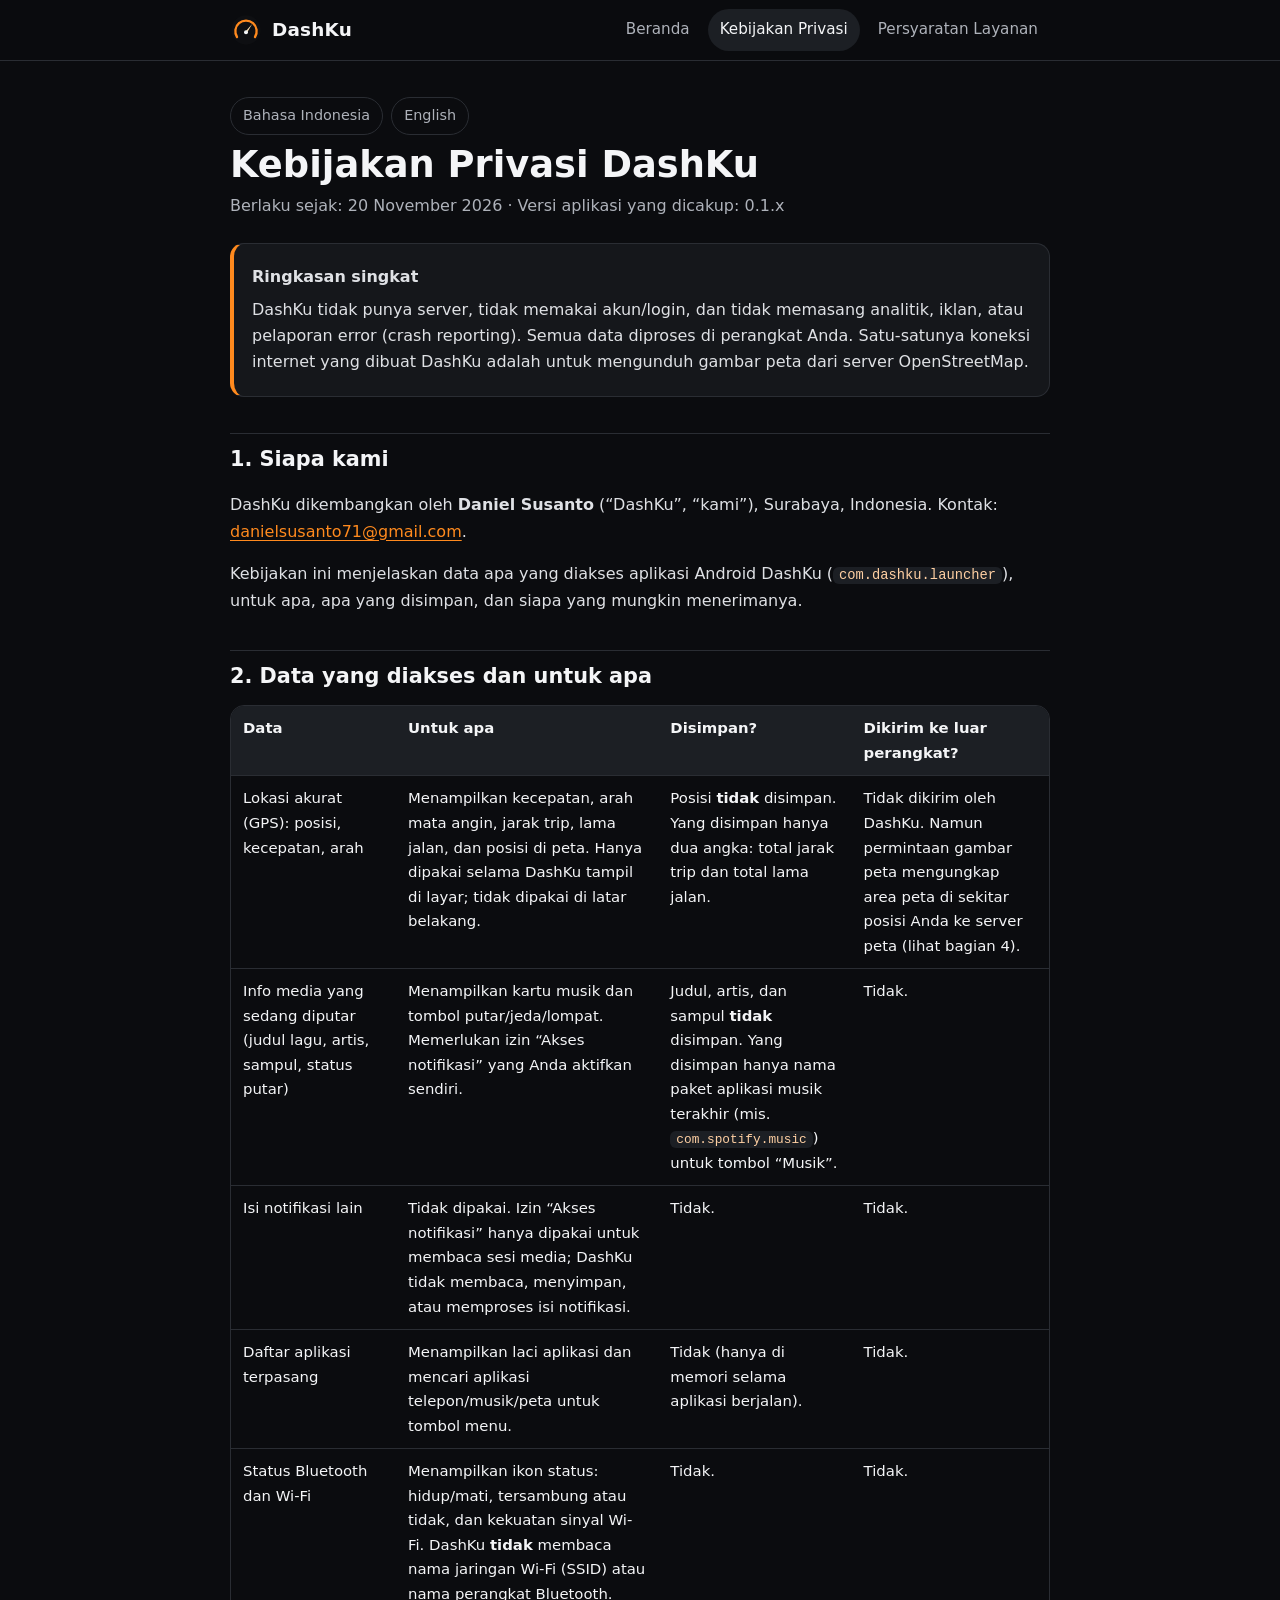
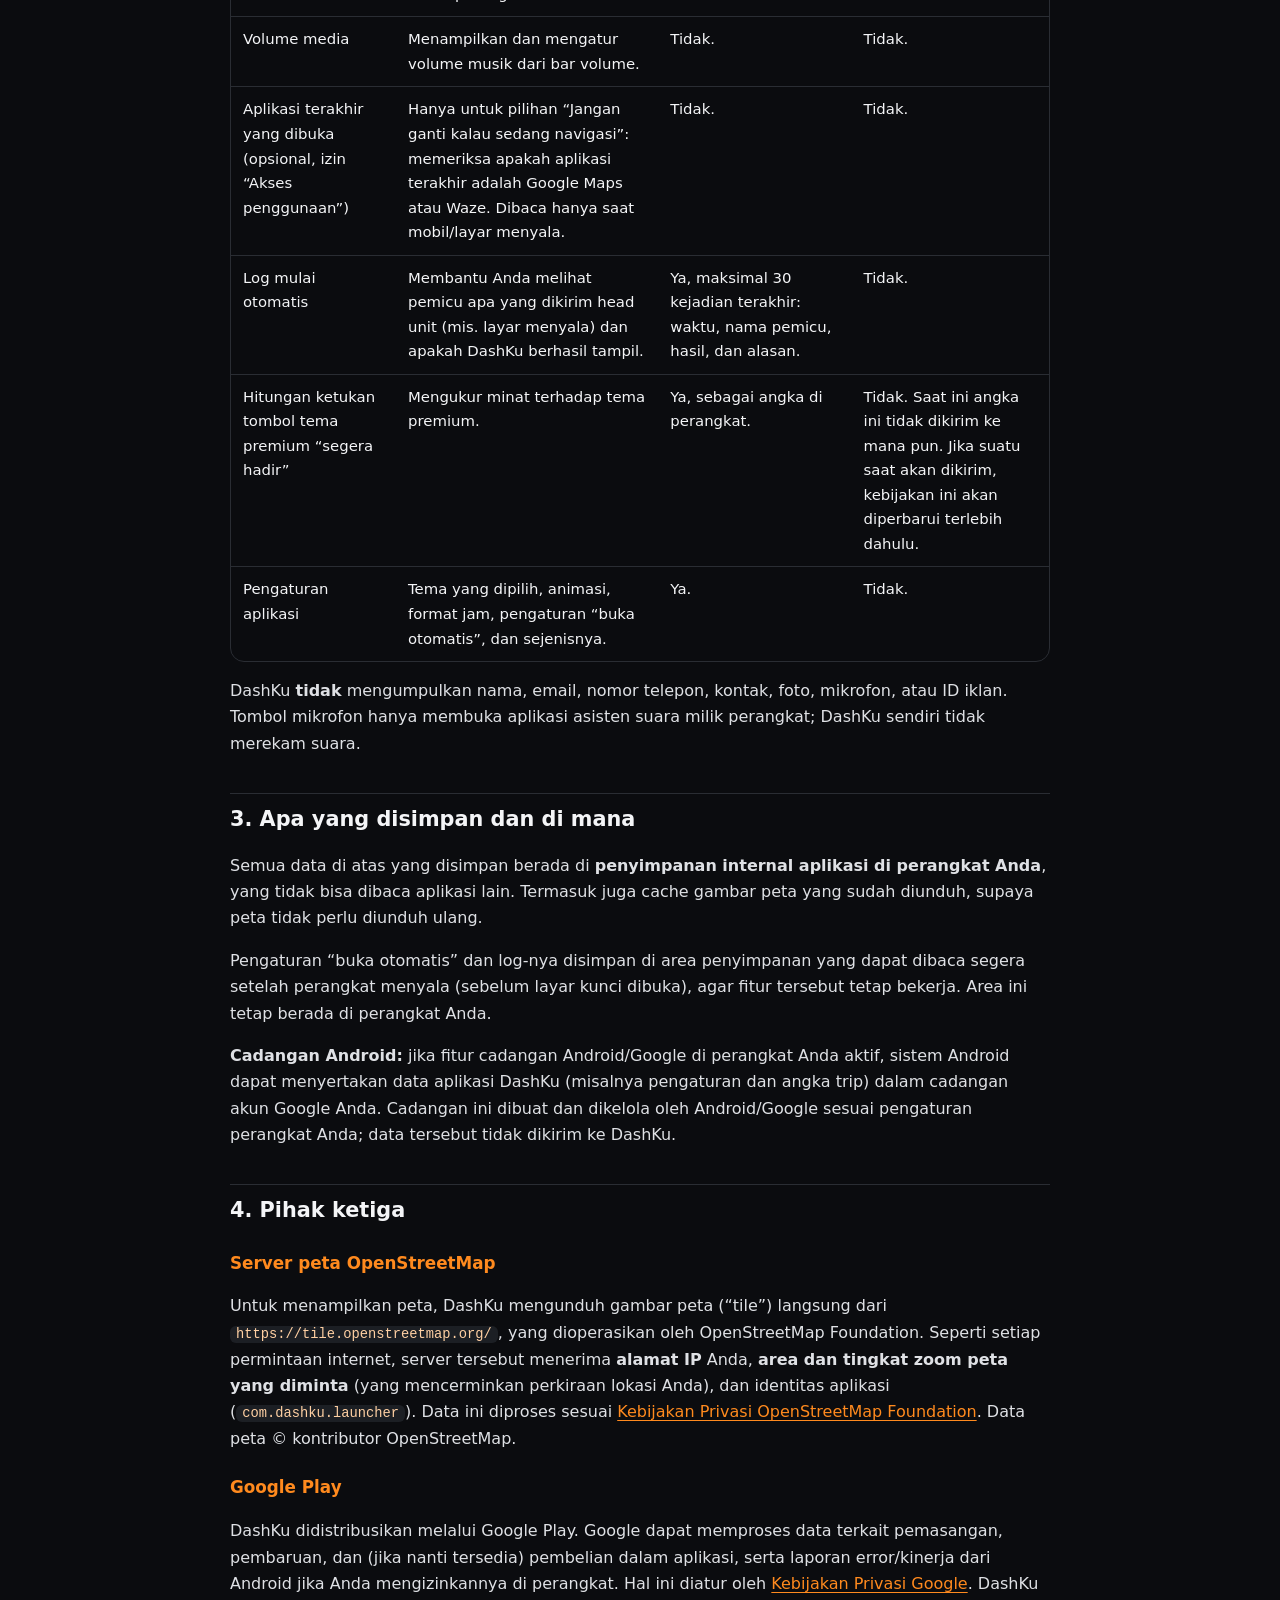
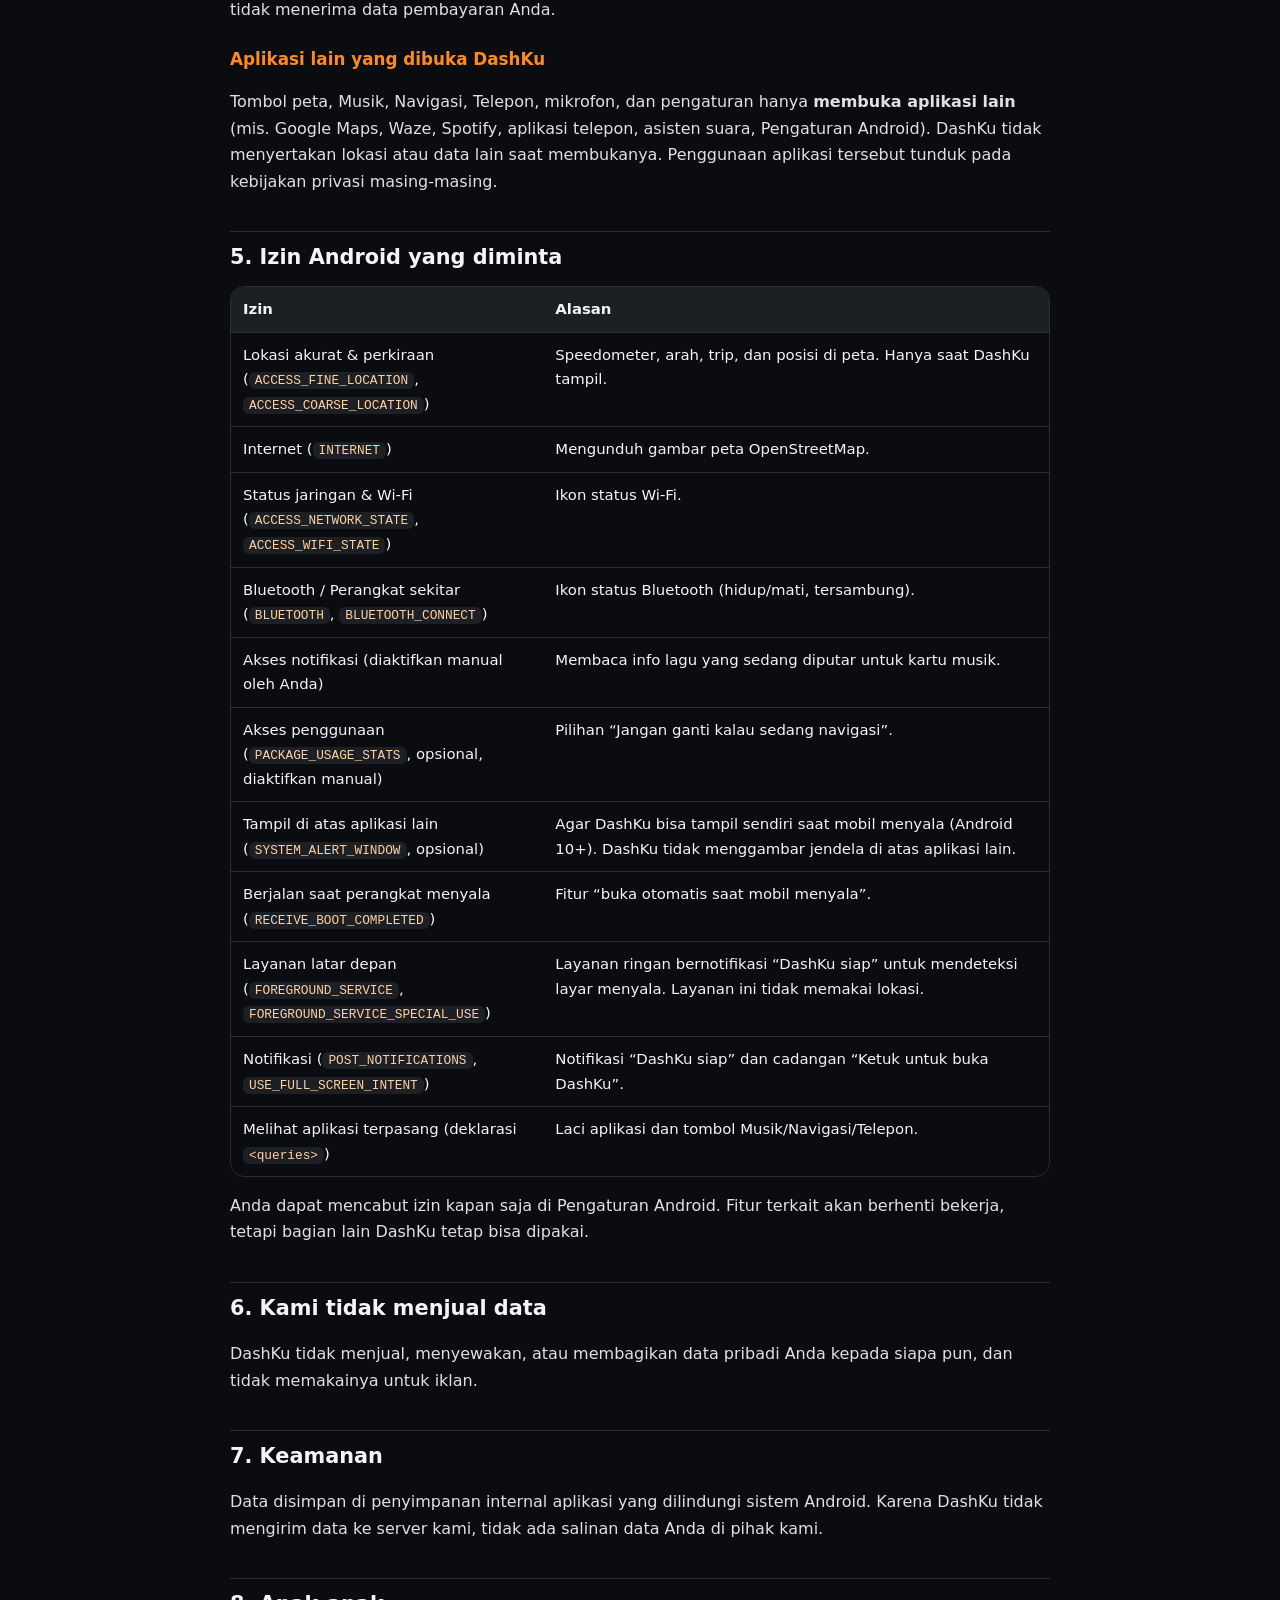
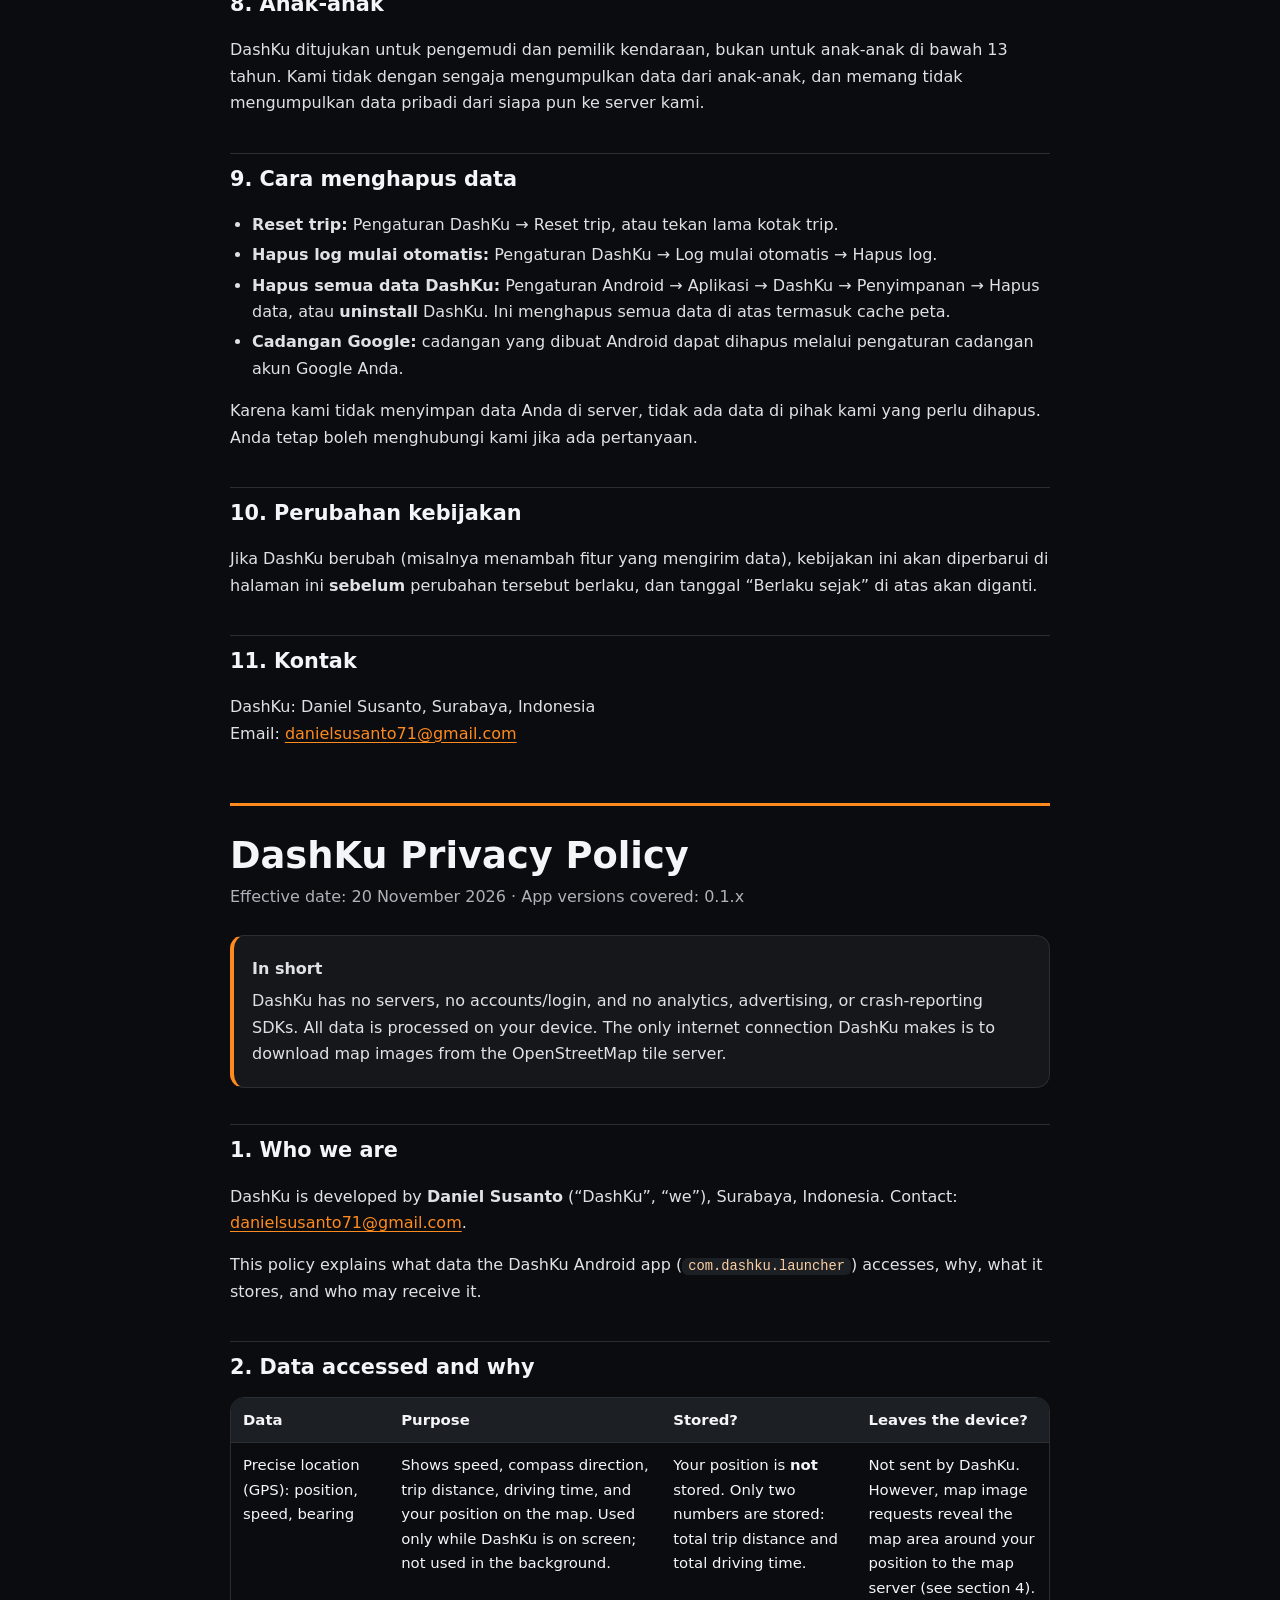
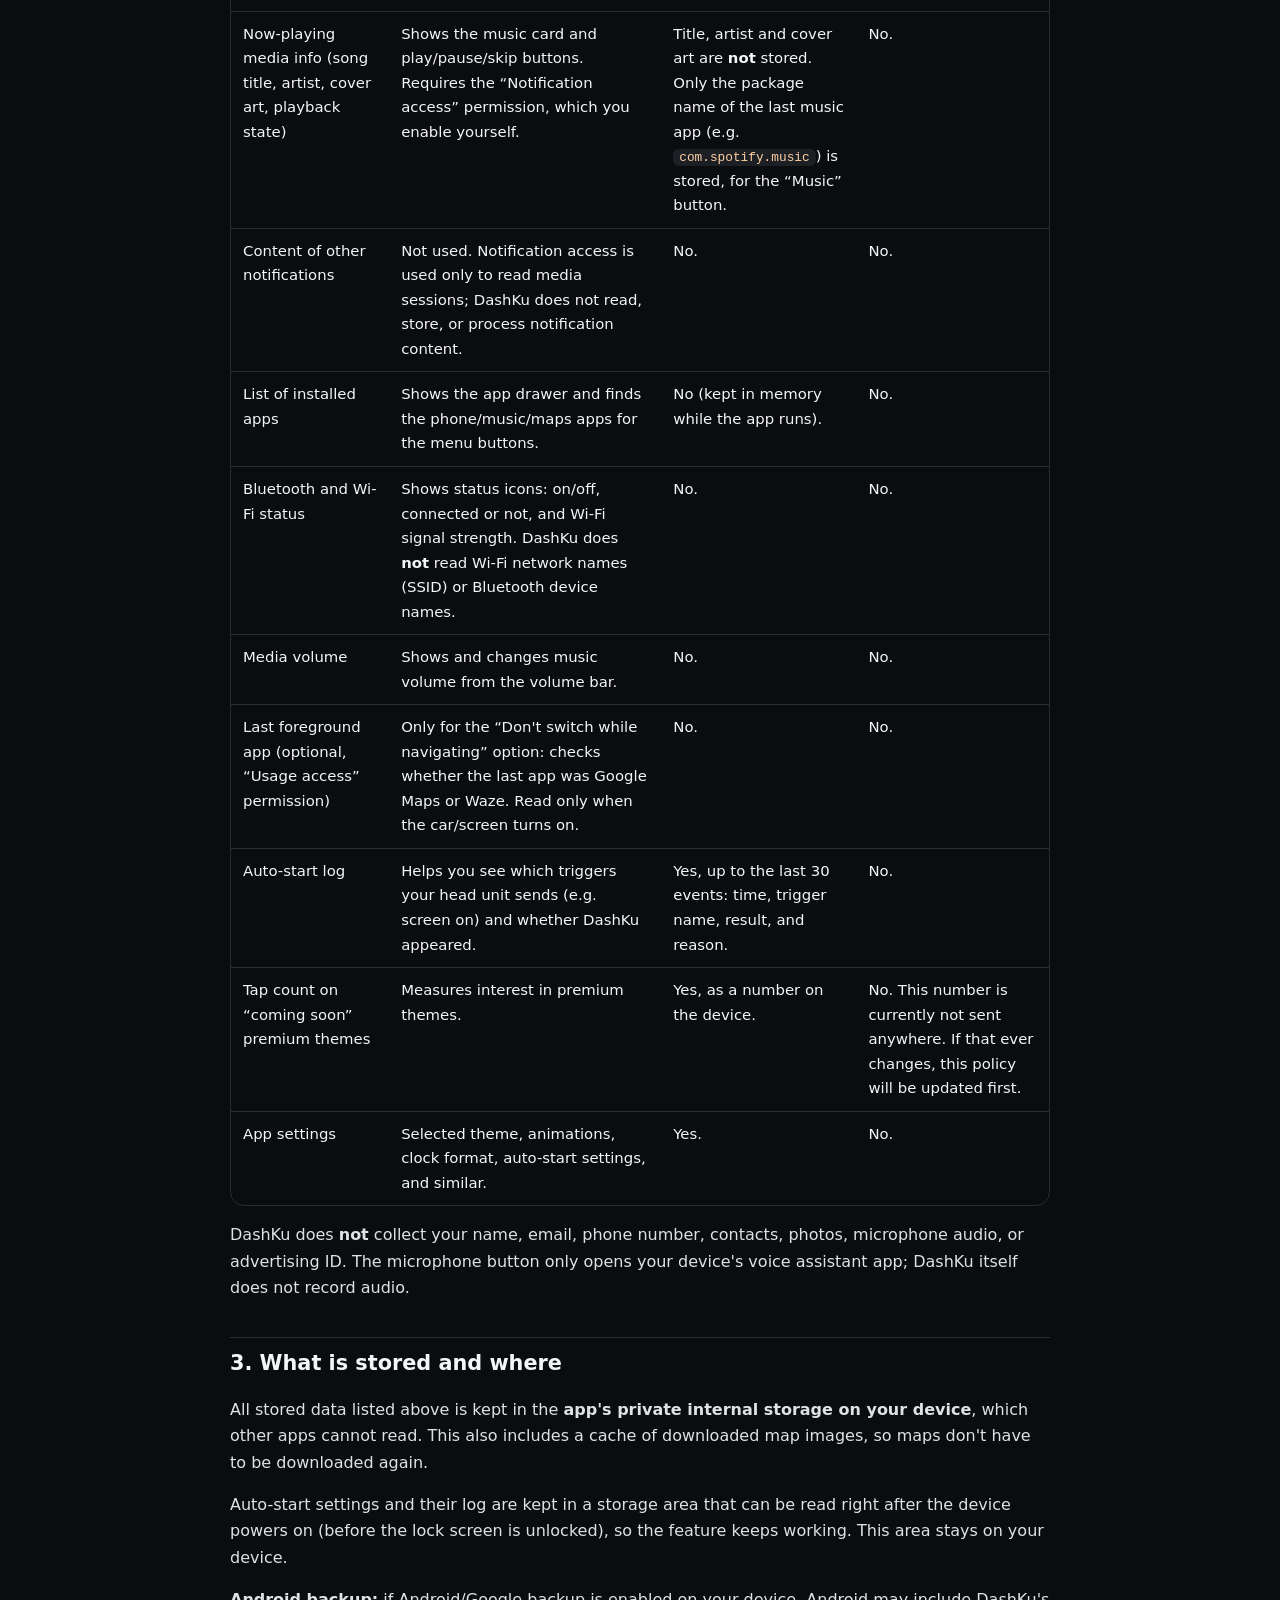
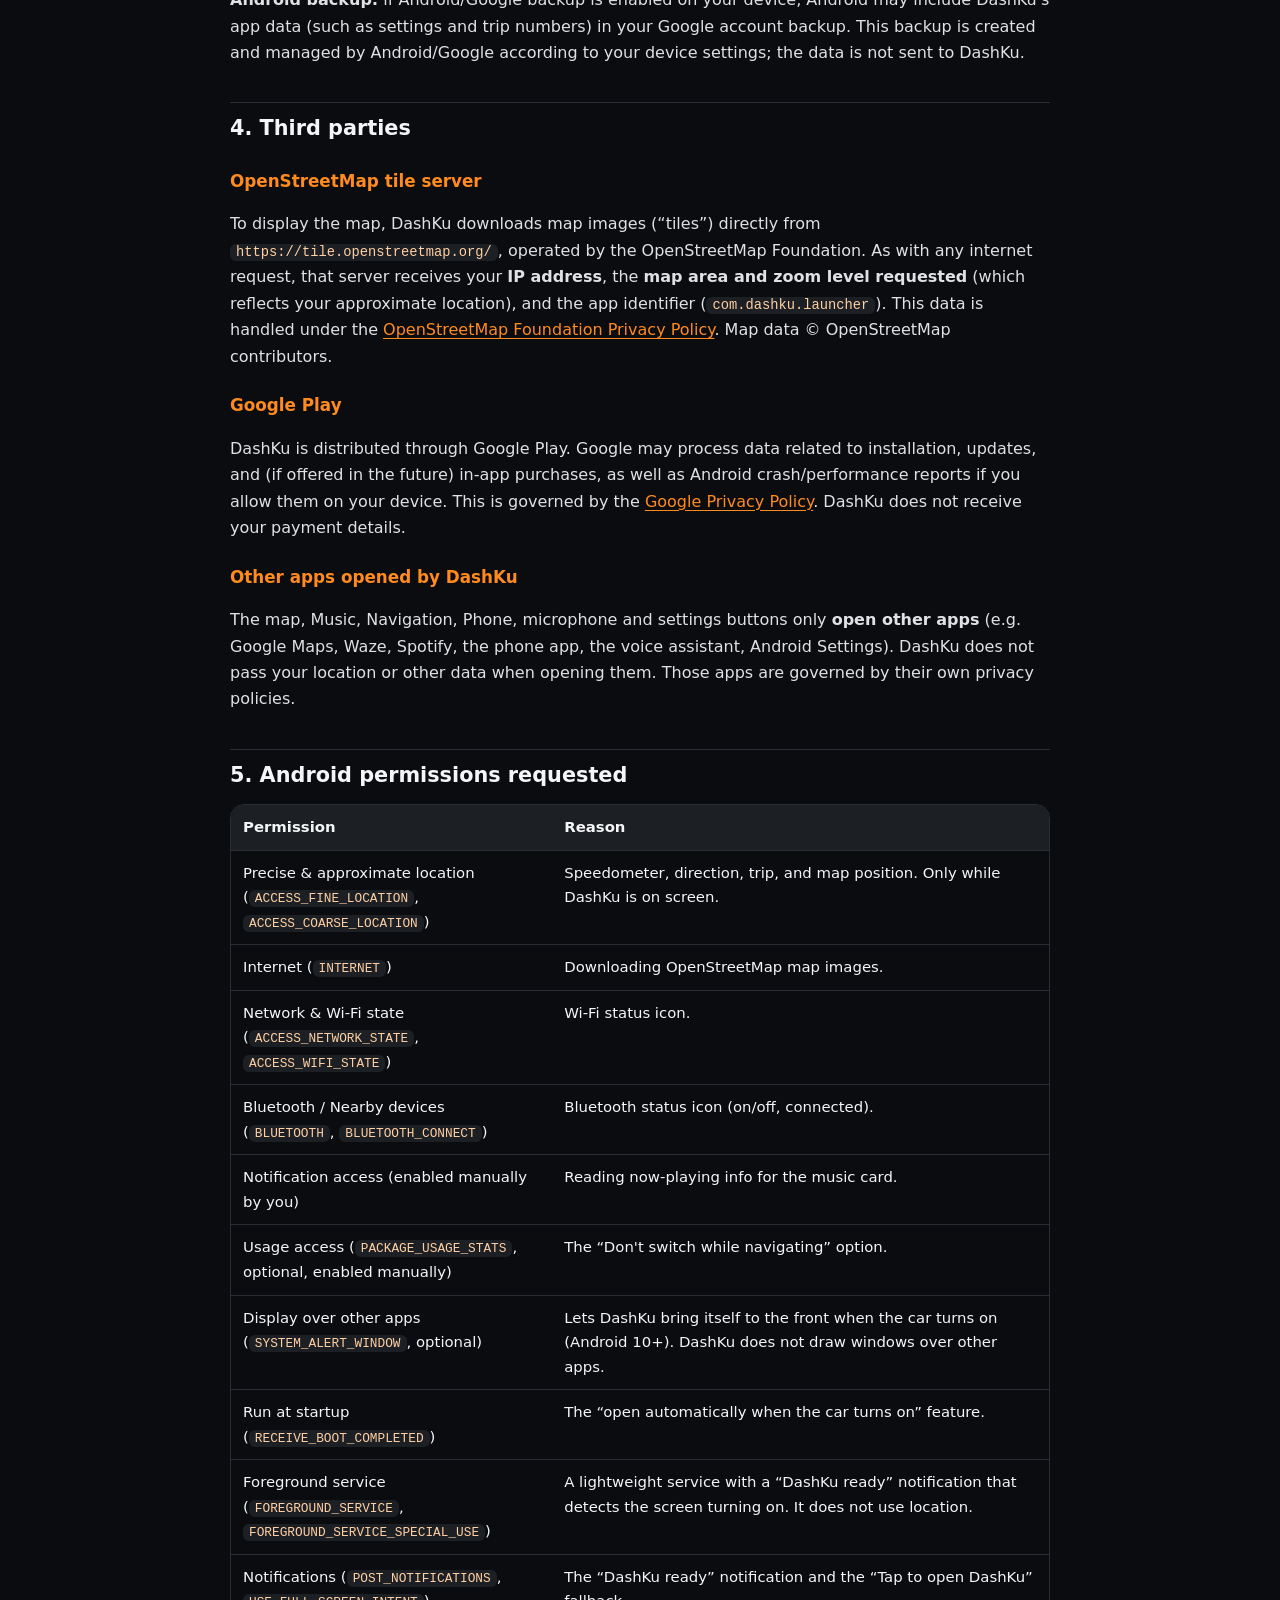
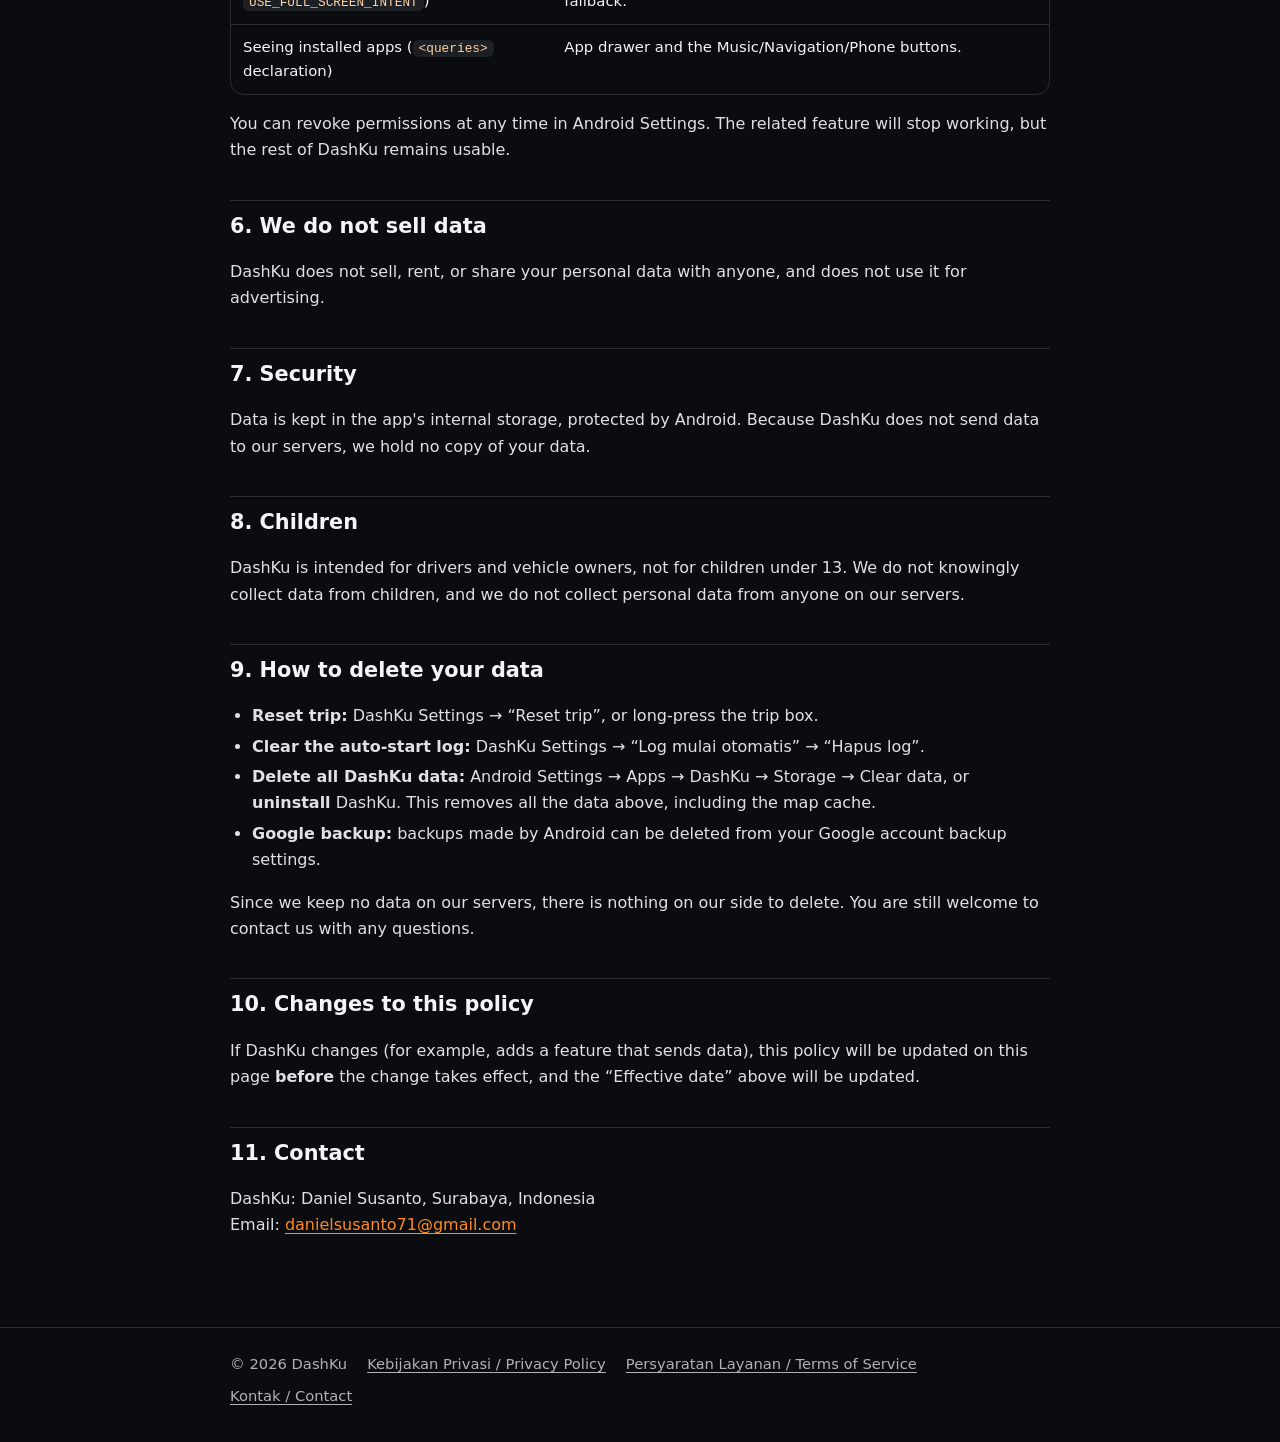
==== privacy.html @ 696eceaf "Situs DashKu: beranda, Kebijakan Privasi, Persyaratan Layanan - index.html: perkenalan, link Play St" ====
<!doctype html>
<html lang="id">
<head>
  <meta charset="utf-8">
  <meta name="viewport" content="width=device-width, initial-scale=1">
  <title>Kebijakan Privasi DashKu / DashKu Privacy Policy</title>
  <meta name="description" content="Kebijakan Privasi aplikasi DashKu: data apa yang diakses, disimpan, dan dikirim.">
  <meta name="theme-color" content="#0b0c0f">
  <link rel="stylesheet" href="style.css">
</head>
<body>
  <header class="site-header">
    <div class="wrap">
      <a class="brand" href="./"><svg viewBox="0 0 48 48" aria-hidden="true"><path fill="#0E0F12" d="M24,2a22,22 0,1 1,0 44a22,22 0,1 1,0 -44z"/><path fill="none" stroke="#FF8A1E" stroke-width="3.5" stroke-linecap="round" d="M10.5,34.5A16,16 0,1 1,37.5 34.5"/><path fill="#FFE2B0" d="M23,26.5L33.5,14.5L25.5,28.2Z"/><path fill="#F4F5F7" d="M24,24.5a3,3 0,1 1,0 6a3,3 0,1 1,0 -6z"/></svg> DashKu</a>
      <nav class="site-nav" aria-label="Navigasi">
        <a href="./">Beranda</a>
        <a href="privacy.html" aria-current="page">Kebijakan Privasi</a>
        <a href="terms.html">Persyaratan Layanan</a>
      </nav>
    </div>
  </header>

  <main class="wrap doc">

    <nav class="lang-switch" aria-label="Bahasa / Language">
      <a href="#id">Bahasa Indonesia</a>
      <a href="#en">English</a>
    </nav>

    <article id="id" lang="id">
      <h1>Kebijakan Privasi DashKu</h1>
      <p class="meta">Berlaku sejak: 20 November 2026 · Versi aplikasi yang dicakup: 0.1.x</p>

      <div class="summary">
        <p><strong>Ringkasan singkat</strong></p>
        <p>DashKu tidak punya server, tidak memakai akun/login, dan tidak memasang analitik, iklan, atau
          pelaporan error (crash reporting). Semua data diproses di perangkat Anda. Satu-satunya koneksi internet yang
          dibuat DashKu adalah untuk mengunduh gambar peta dari server OpenStreetMap.</p>
      </div>

      <h2>1. Siapa kami</h2>
      <p>DashKu dikembangkan oleh <strong>Daniel Susanto</strong> (“DashKu”, “kami”), Surabaya, Indonesia.
        Kontak: <a href="mailto:danielsusanto71@gmail.com">danielsusanto71@gmail.com</a>.</p>
      <p>Kebijakan ini menjelaskan data apa yang diakses aplikasi Android DashKu (<code>com.dashku.launcher</code>),
        untuk apa, apa yang disimpan, dan siapa yang mungkin menerimanya.</p>

      <h2>2. Data yang diakses dan untuk apa</h2>
      <div class="table-wrap">
        <table>
          <thead><tr><th>Data</th><th>Untuk apa</th><th>Disimpan?</th><th>Dikirim ke luar perangkat?</th></tr></thead>
          <tbody>
            <tr><td data-label="Data">Lokasi akurat (GPS): posisi, kecepatan, arah</td>
              <td data-label="Untuk apa">Menampilkan kecepatan, arah mata angin, jarak trip, lama jalan, dan posisi di peta. Hanya dipakai selama DashKu tampil di layar; tidak dipakai di latar belakang.</td>
              <td data-label="Disimpan?">Posisi <strong>tidak</strong> disimpan. Yang disimpan hanya dua angka: total jarak trip dan total lama jalan.</td>
              <td data-label="Dikirim ke luar perangkat?">Tidak dikirim oleh DashKu. Namun permintaan gambar peta mengungkap area peta di sekitar posisi Anda ke server peta (lihat bagian 4).</td></tr>
            <tr><td data-label="Data">Info media yang sedang diputar (judul lagu, artis, sampul, status putar)</td>
              <td data-label="Untuk apa">Menampilkan kartu musik dan tombol putar/jeda/lompat. Memerlukan izin “Akses notifikasi” yang Anda aktifkan sendiri.</td>
              <td data-label="Disimpan?">Judul, artis, dan sampul <strong>tidak</strong> disimpan. Yang disimpan hanya nama paket aplikasi musik terakhir (mis. <code>com.spotify.music</code>) untuk tombol “Musik”.</td>
              <td data-label="Dikirim ke luar perangkat?">Tidak.</td></tr>
            <tr><td data-label="Data">Isi notifikasi lain</td>
              <td data-label="Untuk apa">Tidak dipakai. Izin “Akses notifikasi” hanya dipakai untuk membaca sesi media; DashKu tidak membaca, menyimpan, atau memproses isi notifikasi.</td>
              <td data-label="Disimpan?">Tidak.</td><td data-label="Dikirim ke luar perangkat?">Tidak.</td></tr>
            <tr><td data-label="Data">Daftar aplikasi terpasang</td>
              <td data-label="Untuk apa">Menampilkan laci aplikasi dan mencari aplikasi telepon/musik/peta untuk tombol menu.</td>
              <td data-label="Disimpan?">Tidak (hanya di memori selama aplikasi berjalan).</td><td data-label="Dikirim ke luar perangkat?">Tidak.</td></tr>
            <tr><td data-label="Data">Status Bluetooth dan Wi-Fi</td>
              <td data-label="Untuk apa">Menampilkan ikon status: hidup/mati, tersambung atau tidak, dan kekuatan sinyal Wi-Fi. DashKu <strong>tidak</strong> membaca nama jaringan Wi-Fi (SSID) atau nama perangkat Bluetooth.</td>
              <td data-label="Disimpan?">Tidak.</td><td data-label="Dikirim ke luar perangkat?">Tidak.</td></tr>
            <tr><td data-label="Data">Volume media</td><td data-label="Untuk apa">Menampilkan dan mengatur volume musik dari bar volume.</td><td data-label="Disimpan?">Tidak.</td><td data-label="Dikirim ke luar perangkat?">Tidak.</td></tr>
            <tr><td data-label="Data">Aplikasi terakhir yang dibuka (opsional, izin “Akses penggunaan”)</td>
              <td data-label="Untuk apa">Hanya untuk pilihan “Jangan ganti kalau sedang navigasi”: memeriksa apakah aplikasi terakhir adalah Google Maps atau Waze. Dibaca hanya saat mobil/layar menyala.</td>
              <td data-label="Disimpan?">Tidak.</td><td data-label="Dikirim ke luar perangkat?">Tidak.</td></tr>
            <tr><td data-label="Data">Log mulai otomatis</td>
              <td data-label="Untuk apa">Membantu Anda melihat pemicu apa yang dikirim head unit (mis. layar menyala) dan apakah DashKu berhasil tampil.</td>
              <td data-label="Disimpan?">Ya, maksimal 30 kejadian terakhir: waktu, nama pemicu, hasil, dan alasan.</td><td data-label="Dikirim ke luar perangkat?">Tidak.</td></tr>
            <tr><td data-label="Data">Hitungan ketukan tombol tema premium “segera hadir”</td>
              <td data-label="Untuk apa">Mengukur minat terhadap tema premium.</td>
              <td data-label="Disimpan?">Ya, sebagai angka di perangkat.</td>
              <td data-label="Dikirim ke luar perangkat?">Tidak. Saat ini angka ini tidak dikirim ke mana pun. Jika suatu saat akan dikirim, kebijakan ini akan diperbarui terlebih dahulu.</td></tr>
            <tr><td data-label="Data">Pengaturan aplikasi</td>
              <td data-label="Untuk apa">Tema yang dipilih, animasi, format jam, pengaturan “buka otomatis”, dan sejenisnya.</td>
              <td data-label="Disimpan?">Ya.</td><td data-label="Dikirim ke luar perangkat?">Tidak.</td></tr>
          </tbody>
        </table>
      </div>
      <p>DashKu <strong>tidak</strong> mengumpulkan nama, email, nomor telepon, kontak, foto, mikrofon, atau ID iklan.
        Tombol mikrofon hanya membuka aplikasi asisten suara milik perangkat; DashKu sendiri tidak merekam suara.</p>

      <h2>3. Apa yang disimpan dan di mana</h2>
      <p>Semua data di atas yang disimpan berada di <strong>penyimpanan internal aplikasi di perangkat Anda</strong>, yang tidak bisa
        dibaca aplikasi lain. Termasuk juga cache gambar peta yang sudah diunduh, supaya peta tidak perlu diunduh ulang.</p>
      <p>Pengaturan “buka otomatis” dan log-nya disimpan di area penyimpanan yang dapat dibaca segera setelah perangkat
        menyala (sebelum layar kunci dibuka), agar fitur tersebut tetap bekerja. Area ini tetap berada di perangkat Anda.</p>
      <p><strong>Cadangan Android:</strong> jika fitur cadangan Android/Google di perangkat Anda aktif, sistem Android dapat
        menyertakan data aplikasi DashKu (misalnya pengaturan dan angka trip) dalam cadangan akun Google Anda. Cadangan ini
        dibuat dan dikelola oleh Android/Google sesuai pengaturan perangkat Anda; data tersebut tidak dikirim ke DashKu.</p>

      <h2>4. Pihak ketiga</h2>
      <h3>Server peta OpenStreetMap</h3>
      <p>Untuk menampilkan peta, DashKu mengunduh gambar peta (“tile”) langsung dari <code>https://tile.openstreetmap.org/</code>,
        yang dioperasikan oleh OpenStreetMap Foundation. Seperti setiap permintaan internet, server tersebut menerima
        <strong>alamat IP</strong> Anda, <strong>area dan tingkat zoom peta yang diminta</strong> (yang mencerminkan perkiraan
        lokasi Anda), dan identitas aplikasi (<code>com.dashku.launcher</code>). Data ini diproses sesuai
        <a href="https://osmfoundation.org/wiki/Privacy_Policy" rel="noopener">Kebijakan Privasi OpenStreetMap Foundation</a>.
        Data peta © kontributor OpenStreetMap.</p>
      <h3>Google Play</h3>
      <p>DashKu didistribusikan melalui Google Play. Google dapat memproses data terkait pemasangan, pembaruan, dan
        (jika nanti tersedia) pembelian dalam aplikasi, serta laporan error/kinerja dari Android jika Anda mengizinkannya
        di perangkat. Hal ini diatur oleh <a href="https://policies.google.com/privacy" rel="noopener">Kebijakan Privasi Google</a>.
        DashKu tidak menerima data pembayaran Anda.</p>
      <h3>Aplikasi lain yang dibuka DashKu</h3>
      <p>Tombol peta, Musik, Navigasi, Telepon, mikrofon, dan pengaturan hanya <strong>membuka aplikasi lain</strong>
        (mis. Google Maps, Waze, Spotify, aplikasi telepon, asisten suara, Pengaturan Android). DashKu tidak menyertakan
        lokasi atau data lain saat membukanya. Penggunaan aplikasi tersebut tunduk pada kebijakan privasi masing-masing.</p>

      <h2>5. Izin Android yang diminta</h2>
      <div class="table-wrap">
        <table>
          <thead><tr><th>Izin</th><th>Alasan</th></tr></thead>
          <tbody>
            <tr><td data-label="Izin">Lokasi akurat &amp; perkiraan (<code>ACCESS_FINE_LOCATION</code>, <code>ACCESS_COARSE_LOCATION</code>)</td><td data-label="Alasan">Speedometer, arah, trip, dan posisi di peta. Hanya saat DashKu tampil.</td></tr>
            <tr><td data-label="Izin">Internet (<code>INTERNET</code>)</td><td data-label="Alasan">Mengunduh gambar peta OpenStreetMap.</td></tr>
            <tr><td data-label="Izin">Status jaringan &amp; Wi-Fi (<code>ACCESS_NETWORK_STATE</code>, <code>ACCESS_WIFI_STATE</code>)</td><td data-label="Alasan">Ikon status Wi-Fi.</td></tr>
            <tr><td data-label="Izin">Bluetooth / Perangkat sekitar (<code>BLUETOOTH</code>, <code>BLUETOOTH_CONNECT</code>)</td><td data-label="Alasan">Ikon status Bluetooth (hidup/mati, tersambung).</td></tr>
            <tr><td data-label="Izin">Akses notifikasi (diaktifkan manual oleh Anda)</td><td data-label="Alasan">Membaca info lagu yang sedang diputar untuk kartu musik.</td></tr>
            <tr><td data-label="Izin">Akses penggunaan (<code>PACKAGE_USAGE_STATS</code>, opsional, diaktifkan manual)</td><td data-label="Alasan">Pilihan “Jangan ganti kalau sedang navigasi”.</td></tr>
            <tr><td data-label="Izin">Tampil di atas aplikasi lain (<code>SYSTEM_ALERT_WINDOW</code>, opsional)</td><td data-label="Alasan">Agar DashKu bisa tampil sendiri saat mobil menyala (Android 10+). DashKu tidak menggambar jendela di atas aplikasi lain.</td></tr>
            <tr><td data-label="Izin">Berjalan saat perangkat menyala (<code>RECEIVE_BOOT_COMPLETED</code>)</td><td data-label="Alasan">Fitur “buka otomatis saat mobil menyala”.</td></tr>
            <tr><td data-label="Izin">Layanan latar depan (<code>FOREGROUND_SERVICE</code>, <code>FOREGROUND_SERVICE_SPECIAL_USE</code>)</td><td data-label="Alasan">Layanan ringan bernotifikasi “DashKu siap” untuk mendeteksi layar menyala. Layanan ini tidak memakai lokasi.</td></tr>
            <tr><td data-label="Izin">Notifikasi (<code>POST_NOTIFICATIONS</code>, <code>USE_FULL_SCREEN_INTENT</code>)</td><td data-label="Alasan">Notifikasi “DashKu siap” dan cadangan “Ketuk untuk buka DashKu”.</td></tr>
            <tr><td data-label="Izin">Melihat aplikasi terpasang (deklarasi <code>&lt;queries&gt;</code>)</td><td data-label="Alasan">Laci aplikasi dan tombol Musik/Navigasi/Telepon.</td></tr>
          </tbody>
        </table>
      </div>
      <p>Anda dapat mencabut izin kapan saja di Pengaturan Android. Fitur terkait akan berhenti bekerja, tetapi bagian lain DashKu tetap bisa dipakai.</p>

      <h2>6. Kami tidak menjual data</h2>
      <p>DashKu tidak menjual, menyewakan, atau membagikan data pribadi Anda kepada siapa pun, dan tidak memakainya untuk iklan.</p>

      <h2>7. Keamanan</h2>
      <p>Data disimpan di penyimpanan internal aplikasi yang dilindungi sistem Android. Karena DashKu tidak mengirim data
        ke server kami, tidak ada salinan data Anda di pihak kami.</p>

      <h2>8. Anak-anak</h2>
      <p>DashKu ditujukan untuk pengemudi dan pemilik kendaraan, bukan untuk anak-anak di bawah 13 tahun. Kami tidak dengan sengaja
        mengumpulkan data dari anak-anak, dan memang tidak mengumpulkan data pribadi dari siapa pun ke server kami.</p>

      <h2>9. Cara menghapus data</h2>
      <ul>
        <li><strong>Reset trip:</strong> Pengaturan DashKu → Reset trip, atau tekan lama kotak trip.</li>
        <li><strong>Hapus log mulai otomatis:</strong> Pengaturan DashKu → Log mulai otomatis → Hapus log.</li>
        <li><strong>Hapus semua data DashKu:</strong> Pengaturan Android → Aplikasi → DashKu → Penyimpanan → Hapus data,
          atau <strong>uninstall</strong> DashKu. Ini menghapus semua data di atas termasuk cache peta.</li>
        <li><strong>Cadangan Google:</strong> cadangan yang dibuat Android dapat dihapus melalui pengaturan cadangan akun Google Anda.</li>
      </ul>
      <p>Karena kami tidak menyimpan data Anda di server, tidak ada data di pihak kami yang perlu dihapus. Anda tetap boleh menghubungi kami jika ada pertanyaan.</p>

      <h2>10. Perubahan kebijakan</h2>
      <p>Jika DashKu berubah (misalnya menambah fitur yang mengirim data), kebijakan ini akan diperbarui di halaman ini
        <strong>sebelum</strong> perubahan tersebut berlaku, dan tanggal “Berlaku sejak” di atas akan diganti.</p>

      <h2>11. Kontak</h2>
      <p>DashKu: Daniel Susanto, Surabaya, Indonesia<br>
        Email: <a href="mailto:danielsusanto71@gmail.com">danielsusanto71@gmail.com</a></p>
    </article>

    <article id="en" lang="en" class="lang-divider">
      <h1>DashKu Privacy Policy</h1>
      <p class="meta">Effective date: 20 November 2026 · App versions covered: 0.1.x</p>

      <div class="summary">
        <p><strong>In short</strong></p>
        <p>DashKu has no servers, no accounts/login, and no analytics, advertising, or crash-reporting SDKs. All data is
          processed on your device. The only internet connection DashKu makes is to download map images from the
          OpenStreetMap tile server.</p>
      </div>

      <h2>1. Who we are</h2>
      <p>DashKu is developed by <strong>Daniel Susanto</strong> (“DashKu”, “we”), Surabaya, Indonesia.
        Contact: <a href="mailto:danielsusanto71@gmail.com">danielsusanto71@gmail.com</a>.</p>
      <p>This policy explains what data the DashKu Android app (<code>com.dashku.launcher</code>) accesses, why, what it
        stores, and who may receive it.</p>

      <h2>2. Data accessed and why</h2>
      <div class="table-wrap">
        <table>
          <thead><tr><th>Data</th><th>Purpose</th><th>Stored?</th><th>Leaves the device?</th></tr></thead>
          <tbody>
            <tr><td data-label="Data">Precise location (GPS): position, speed, bearing</td>
              <td data-label="Purpose">Shows speed, compass direction, trip distance, driving time, and your position on the map. Used only while DashKu is on screen; not used in the background.</td>
              <td data-label="Stored?">Your position is <strong>not</strong> stored. Only two numbers are stored: total trip distance and total driving time.</td>
              <td data-label="Leaves the device?">Not sent by DashKu. However, map image requests reveal the map area around your position to the map server (see section 4).</td></tr>
            <tr><td data-label="Data">Now-playing media info (song title, artist, cover art, playback state)</td>
              <td data-label="Purpose">Shows the music card and play/pause/skip buttons. Requires the “Notification access” permission, which you enable yourself.</td>
              <td data-label="Stored?">Title, artist and cover art are <strong>not</strong> stored. Only the package name of the last music app (e.g. <code>com.spotify.music</code>) is stored, for the “Music” button.</td>
              <td data-label="Leaves the device?">No.</td></tr>
            <tr><td data-label="Data">Content of other notifications</td>
              <td data-label="Purpose">Not used. Notification access is used only to read media sessions; DashKu does not read, store, or process notification content.</td>
              <td data-label="Stored?">No.</td><td data-label="Leaves the device?">No.</td></tr>
            <tr><td data-label="Data">List of installed apps</td>
              <td data-label="Purpose">Shows the app drawer and finds the phone/music/maps apps for the menu buttons.</td>
              <td data-label="Stored?">No (kept in memory while the app runs).</td><td data-label="Leaves the device?">No.</td></tr>
            <tr><td data-label="Data">Bluetooth and Wi-Fi status</td>
              <td data-label="Purpose">Shows status icons: on/off, connected or not, and Wi-Fi signal strength. DashKu does <strong>not</strong> read Wi-Fi network names (SSID) or Bluetooth device names.</td>
              <td data-label="Stored?">No.</td><td data-label="Leaves the device?">No.</td></tr>
            <tr><td data-label="Data">Media volume</td><td data-label="Purpose">Shows and changes music volume from the volume bar.</td><td data-label="Stored?">No.</td><td data-label="Leaves the device?">No.</td></tr>
            <tr><td data-label="Data">Last foreground app (optional, “Usage access” permission)</td>
              <td data-label="Purpose">Only for the “Don't switch while navigating” option: checks whether the last app was Google Maps or Waze. Read only when the car/screen turns on.</td>
              <td data-label="Stored?">No.</td><td data-label="Leaves the device?">No.</td></tr>
            <tr><td data-label="Data">Auto-start log</td>
              <td data-label="Purpose">Helps you see which triggers your head unit sends (e.g. screen on) and whether DashKu appeared.</td>
              <td data-label="Stored?">Yes, up to the last 30 events: time, trigger name, result, and reason.</td><td data-label="Leaves the device?">No.</td></tr>
            <tr><td data-label="Data">Tap count on “coming soon” premium themes</td>
              <td data-label="Purpose">Measures interest in premium themes.</td>
              <td data-label="Stored?">Yes, as a number on the device.</td>
              <td data-label="Leaves the device?">No. This number is currently not sent anywhere. If that ever changes, this policy will be updated first.</td></tr>
            <tr><td data-label="Data">App settings</td>
              <td data-label="Purpose">Selected theme, animations, clock format, auto-start settings, and similar.</td>
              <td data-label="Stored?">Yes.</td><td data-label="Leaves the device?">No.</td></tr>
          </tbody>
        </table>
      </div>
      <p>DashKu does <strong>not</strong> collect your name, email, phone number, contacts, photos, microphone audio, or advertising ID.
        The microphone button only opens your device's voice assistant app; DashKu itself does not record audio.</p>

      <h2>3. What is stored and where</h2>
      <p>All stored data listed above is kept in the <strong>app's private internal storage on your device</strong>, which other apps
        cannot read. This also includes a cache of downloaded map images, so maps don't have to be downloaded again.</p>
      <p>Auto-start settings and their log are kept in a storage area that can be read right after the device powers on
        (before the lock screen is unlocked), so the feature keeps working. This area stays on your device.</p>
      <p><strong>Android backup:</strong> if Android/Google backup is enabled on your device, Android may include DashKu's app
        data (such as settings and trip numbers) in your Google account backup. This backup is created and managed by
        Android/Google according to your device settings; the data is not sent to DashKu.</p>

      <h2>4. Third parties</h2>
      <h3>OpenStreetMap tile server</h3>
      <p>To display the map, DashKu downloads map images (“tiles”) directly from <code>https://tile.openstreetmap.org/</code>,
        operated by the OpenStreetMap Foundation. As with any internet request, that server receives your <strong>IP address</strong>,
        the <strong>map area and zoom level requested</strong> (which reflects your approximate location), and the app identifier
        (<code>com.dashku.launcher</code>). This data is handled under the
        <a href="https://osmfoundation.org/wiki/Privacy_Policy" rel="noopener">OpenStreetMap Foundation Privacy Policy</a>.
        Map data © OpenStreetMap contributors.</p>
      <h3>Google Play</h3>
      <p>DashKu is distributed through Google Play. Google may process data related to installation, updates, and (if offered
        in the future) in-app purchases, as well as Android crash/performance reports if you allow them on your device. This is
        governed by the <a href="https://policies.google.com/privacy" rel="noopener">Google Privacy Policy</a>.
        DashKu does not receive your payment details.</p>
      <h3>Other apps opened by DashKu</h3>
      <p>The map, Music, Navigation, Phone, microphone and settings buttons only <strong>open other apps</strong> (e.g. Google Maps,
        Waze, Spotify, the phone app, the voice assistant, Android Settings). DashKu does not pass your location or other data
        when opening them. Those apps are governed by their own privacy policies.</p>

      <h2>5. Android permissions requested</h2>
      <div class="table-wrap">
        <table>
          <thead><tr><th>Permission</th><th>Reason</th></tr></thead>
          <tbody>
            <tr><td data-label="Permission">Precise &amp; approximate location (<code>ACCESS_FINE_LOCATION</code>, <code>ACCESS_COARSE_LOCATION</code>)</td><td data-label="Reason">Speedometer, direction, trip, and map position. Only while DashKu is on screen.</td></tr>
            <tr><td data-label="Permission">Internet (<code>INTERNET</code>)</td><td data-label="Reason">Downloading OpenStreetMap map images.</td></tr>
            <tr><td data-label="Permission">Network &amp; Wi-Fi state (<code>ACCESS_NETWORK_STATE</code>, <code>ACCESS_WIFI_STATE</code>)</td><td data-label="Reason">Wi-Fi status icon.</td></tr>
            <tr><td data-label="Permission">Bluetooth / Nearby devices (<code>BLUETOOTH</code>, <code>BLUETOOTH_CONNECT</code>)</td><td data-label="Reason">Bluetooth status icon (on/off, connected).</td></tr>
            <tr><td data-label="Permission">Notification access (enabled manually by you)</td><td data-label="Reason">Reading now-playing info for the music card.</td></tr>
            <tr><td data-label="Permission">Usage access (<code>PACKAGE_USAGE_STATS</code>, optional, enabled manually)</td><td data-label="Reason">The “Don't switch while navigating” option.</td></tr>
            <tr><td data-label="Permission">Display over other apps (<code>SYSTEM_ALERT_WINDOW</code>, optional)</td><td data-label="Reason">Lets DashKu bring itself to the front when the car turns on (Android 10+). DashKu does not draw windows over other apps.</td></tr>
            <tr><td data-label="Permission">Run at startup (<code>RECEIVE_BOOT_COMPLETED</code>)</td><td data-label="Reason">The “open automatically when the car turns on” feature.</td></tr>
            <tr><td data-label="Permission">Foreground service (<code>FOREGROUND_SERVICE</code>, <code>FOREGROUND_SERVICE_SPECIAL_USE</code>)</td><td data-label="Reason">A lightweight service with a “DashKu ready” notification that detects the screen turning on. It does not use location.</td></tr>
            <tr><td data-label="Permission">Notifications (<code>POST_NOTIFICATIONS</code>, <code>USE_FULL_SCREEN_INTENT</code>)</td><td data-label="Reason">The “DashKu ready” notification and the “Tap to open DashKu” fallback.</td></tr>
            <tr><td data-label="Permission">Seeing installed apps (<code>&lt;queries&gt;</code> declaration)</td><td data-label="Reason">App drawer and the Music/Navigation/Phone buttons.</td></tr>
          </tbody>
        </table>
      </div>
      <p>You can revoke permissions at any time in Android Settings. The related feature will stop working, but the rest of DashKu remains usable.</p>

      <h2>6. We do not sell data</h2>
      <p>DashKu does not sell, rent, or share your personal data with anyone, and does not use it for advertising.</p>

      <h2>7. Security</h2>
      <p>Data is kept in the app's internal storage, protected by Android. Because DashKu does not send data to our servers,
        we hold no copy of your data.</p>

      <h2>8. Children</h2>
      <p>DashKu is intended for drivers and vehicle owners, not for children under 13. We do not knowingly collect data from
        children, and we do not collect personal data from anyone on our servers.</p>

      <h2>9. How to delete your data</h2>
      <ul>
        <li><strong>Reset trip:</strong> DashKu Settings → “Reset trip”, or long-press the trip box.</li>
        <li><strong>Clear the auto-start log:</strong> DashKu Settings → “Log mulai otomatis” → “Hapus log”.</li>
        <li><strong>Delete all DashKu data:</strong> Android Settings → Apps → DashKu → Storage → Clear data,
          or <strong>uninstall</strong> DashKu. This removes all the data above, including the map cache.</li>
        <li><strong>Google backup:</strong> backups made by Android can be deleted from your Google account backup settings.</li>
      </ul>
      <p>Since we keep no data on our servers, there is nothing on our side to delete. You are still welcome to contact us with any questions.</p>

      <h2>10. Changes to this policy</h2>
      <p>If DashKu changes (for example, adds a feature that sends data), this policy will be updated on this page
        <strong>before</strong> the change takes effect, and the “Effective date” above will be updated.</p>

      <h2>11. Contact</h2>
      <p>DashKu: Daniel Susanto, Surabaya, Indonesia<br>
        Email: <a href="mailto:danielsusanto71@gmail.com">danielsusanto71@gmail.com</a></p>
    </article>

  </main>

  <footer class="site-footer">
    <div class="wrap">
      <span>© 2026 DashKu</span>
      <a href="privacy.html">Kebijakan Privasi / Privacy Policy</a>
      <a href="terms.html">Persyaratan Layanan / Terms of Service</a>
      <a href="mailto:danielsusanto71@gmail.com">Kontak / Contact</a>
    </div>
  </footer>
</body>
</html>
---- style.css ----
/* DashKu — tema gelap dengan aksen oranye (Senja Oranye) */
:root {
  --bg: #0b0c0f;
  --surface: #15171b;
  --surface-2: #1c1f24;
  --line: #2a2d33;
  --text: #f4f5f7;
  --muted: #aeb2ba;
  --accent: #ff8a1e;
  --accent-soft: rgba(255, 138, 30, 0.14);
  --warn-bg: #2a1a0b;
  --radius: 14px;
  --max: 860px;
}

* { box-sizing: border-box; }

html { -webkit-text-size-adjust: 100%; }

body {
  margin: 0;
  background: var(--bg);
  color: var(--text);
  font: 16px/1.65 system-ui, -apple-system, "Segoe UI", Roboto, "Helvetica Neue", Arial, sans-serif;
}

a { color: var(--accent); text-underline-offset: 3px; }
a:hover { color: #ffb066; }
a:focus-visible, .btn:focus-visible { outline: 2px solid var(--accent); outline-offset: 3px; border-radius: 6px; }

.wrap { max-width: var(--max); margin: 0 auto; padding: 0 20px; }

/* Header */
.site-header {
  border-bottom: 1px solid var(--line);
  background: rgba(11, 12, 15, 0.92);
  position: sticky; top: 0; z-index: 10;
  backdrop-filter: blur(6px);
}
.site-header .wrap { display: flex; align-items: center; gap: 16px; min-height: 60px; flex-wrap: wrap; }
.brand { display: flex; align-items: center; gap: 10px; color: var(--text); text-decoration: none; font-weight: 800; font-size: 1.15rem; letter-spacing: .2px; }
.brand svg { width: 32px; height: 32px; flex: none; }
.site-nav { margin-left: auto; display: flex; gap: 6px; flex-wrap: wrap; }
.site-nav a { color: var(--muted); text-decoration: none; padding: 8px 12px; border-radius: 999px; font-size: .95rem; }
.site-nav a:hover, .site-nav a[aria-current="page"] { color: var(--text); background: var(--surface-2); }

/* Hero */
.hero { padding: 56px 0 28px; }
.hero h1 { font-size: clamp(2rem, 6vw, 3rem); line-height: 1.15; margin: 0 0 12px; font-style: italic; font-weight: 800; }
.hero h1 span { color: var(--accent); }
.lead { color: var(--muted); font-size: 1.12rem; max-width: 640px; margin: 0 0 24px; }

.btn {
  display: inline-flex; align-items: center; justify-content: center; gap: 8px;
  min-height: 48px; padding: 0 22px; border-radius: 999px;
  font-weight: 700; text-decoration: none; border: 2px solid transparent;
}
.btn-primary { background: var(--accent); color: #111215; }
.btn-ghost { border-color: var(--line); color: var(--text); }
.btn-ghost:hover { border-color: var(--muted); color: var(--text); }
.btn[aria-disabled="true"] { cursor: default; opacity: .9; }
.actions { display: flex; flex-wrap: wrap; gap: 12px; align-items: center; }
.badge { display: inline-block; font-size: .78rem; font-weight: 700; padding: 3px 10px; border-radius: 999px; background: var(--accent-soft); color: var(--accent); }

/* Cards */
.grid { display: grid; grid-template-columns: repeat(auto-fit, minmax(220px, 1fr)); gap: 14px; margin: 28px 0; }
.card { background: var(--surface); border: 1px solid var(--line); border-radius: var(--radius); padding: 18px; }
.card h3 { margin: 0 0 6px; font-size: 1.05rem; }
.card p { margin: 0; color: var(--muted); font-size: .95rem; }

/* Document pages */
.doc { padding-top: 36px; padding-bottom: 24px; }
.doc h1 { font-size: clamp(1.7rem, 5vw, 2.3rem); margin: 0 0 6px; line-height: 1.2; }
.doc .meta { color: var(--muted); margin: 0 0 24px; }
.doc h2 { font-size: 1.3rem; margin: 36px 0 10px; padding-top: 8px; border-top: 1px solid var(--line); }
.doc h3 { font-size: 1.05rem; margin: 22px 0 6px; color: var(--accent); }
.doc p, .doc li { color: #dfe1e5; }
.doc ul { padding-left: 22px; }
.doc li { margin: 4px 0; }
.lang-switch { display: flex; gap: 8px; flex-wrap: wrap; margin: 0 0 8px; }
.lang-switch a { font-size: .9rem; padding: 6px 12px; border: 1px solid var(--line); border-radius: 999px; text-decoration: none; color: var(--muted); }
.lang-switch a:hover { color: var(--text); border-color: var(--muted); }
.lang-divider { margin: 56px 0 0; padding-top: 28px; border-top: 3px solid var(--accent); }

.summary { background: var(--surface); border: 1px solid var(--line); border-left: 4px solid var(--accent); border-radius: var(--radius); padding: 14px 18px; margin: 18px 0; }
.summary p { margin: 6px 0; }
.warning { background: var(--warn-bg); border: 1px solid #5a3612; border-left: 4px solid var(--accent); border-radius: var(--radius); padding: 14px 18px; margin: 18px 0; }
.warning strong { color: var(--accent); }

/* Tables: scroll horizontal di HP, tidak melebar ke luar layar */
.table-wrap { overflow-x: auto; -webkit-overflow-scrolling: touch; margin: 12px 0; border: 1px solid var(--line); border-radius: var(--radius); }
table { width: 100%; border-collapse: collapse; font-size: .93rem; min-width: 560px; }
th, td { text-align: left; vertical-align: top; padding: 10px 12px; border-bottom: 1px solid var(--line); }
th { background: var(--surface-2); color: var(--text); font-weight: 700; }
tr:last-child td { border-bottom: 0; }
td code, p code, li code { font-size: .86em; background: var(--surface-2); padding: 1px 6px; border-radius: 6px; color: #ffd0a3; word-break: break-word; }

/* Footer */
.site-footer { border-top: 1px solid var(--line); margin-top: 48px; padding: 24px 0 36px; color: var(--muted); font-size: .92rem; }
.site-footer .wrap { display: flex; flex-wrap: wrap; gap: 8px 20px; }
.site-footer a { color: var(--muted); }
.site-footer a:hover { color: var(--text); }

@media (max-width: 520px) {
  body { font-size: 15.5px; }
  .site-nav { margin-left: 0; width: 100%; }
  .hero { padding-top: 36px; }
}

/* Di HP: setiap baris tabel jadi kartu bertumpuk (tanpa geser ke samping) */
@media (max-width: 640px) {
  .table-wrap { border: 0; overflow: visible; }
  table { min-width: 0; }
  table, tbody, tr, td { display: block; width: 100%; }
  thead { display: none; }
  tr { background: var(--surface); border: 1px solid var(--line); border-radius: var(--radius); padding: 6px 14px; margin-bottom: 10px; }
  td { border: 0; padding: 6px 0; }
  td + td { border-top: 1px dashed var(--line); }
  td[data-label]::before { content: attr(data-label); display: block; font-size: .78rem; font-weight: 700; letter-spacing: .3px; text-transform: uppercase; color: var(--accent); margin-bottom: 2px; }
}
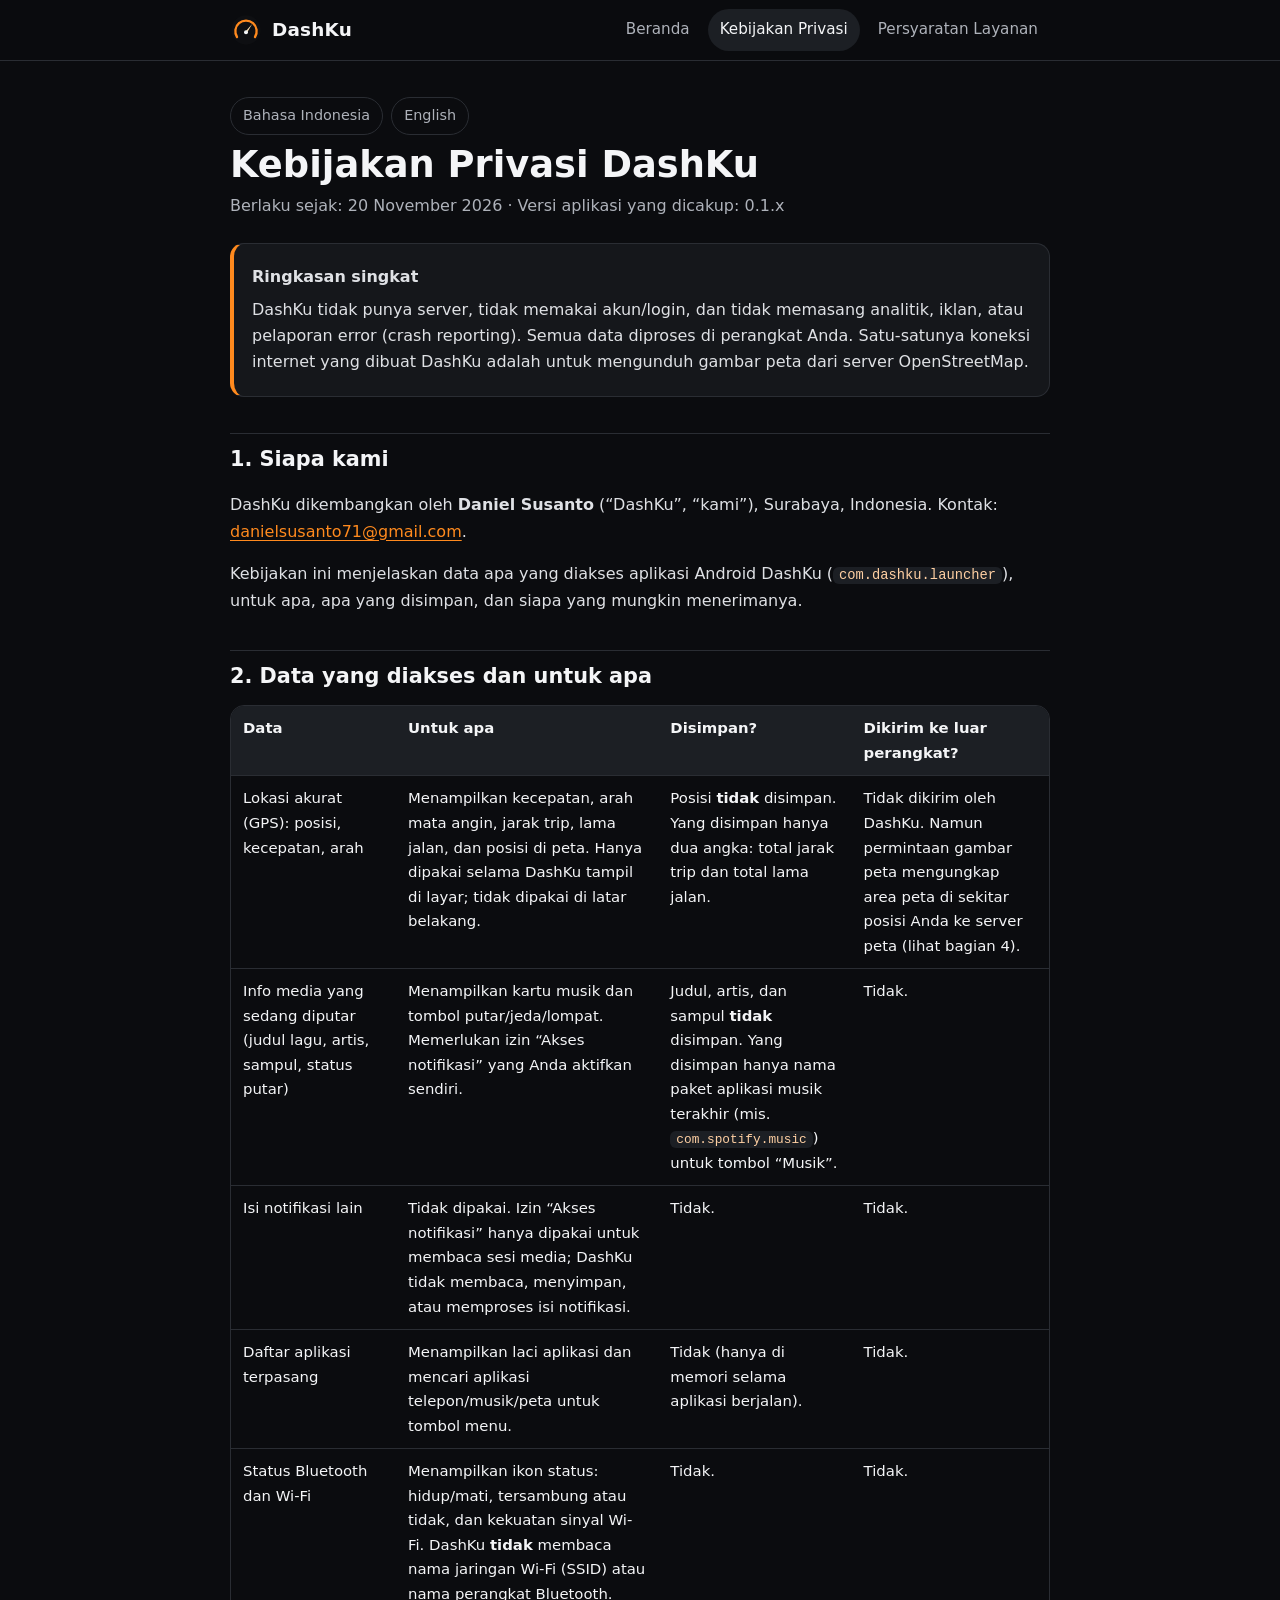
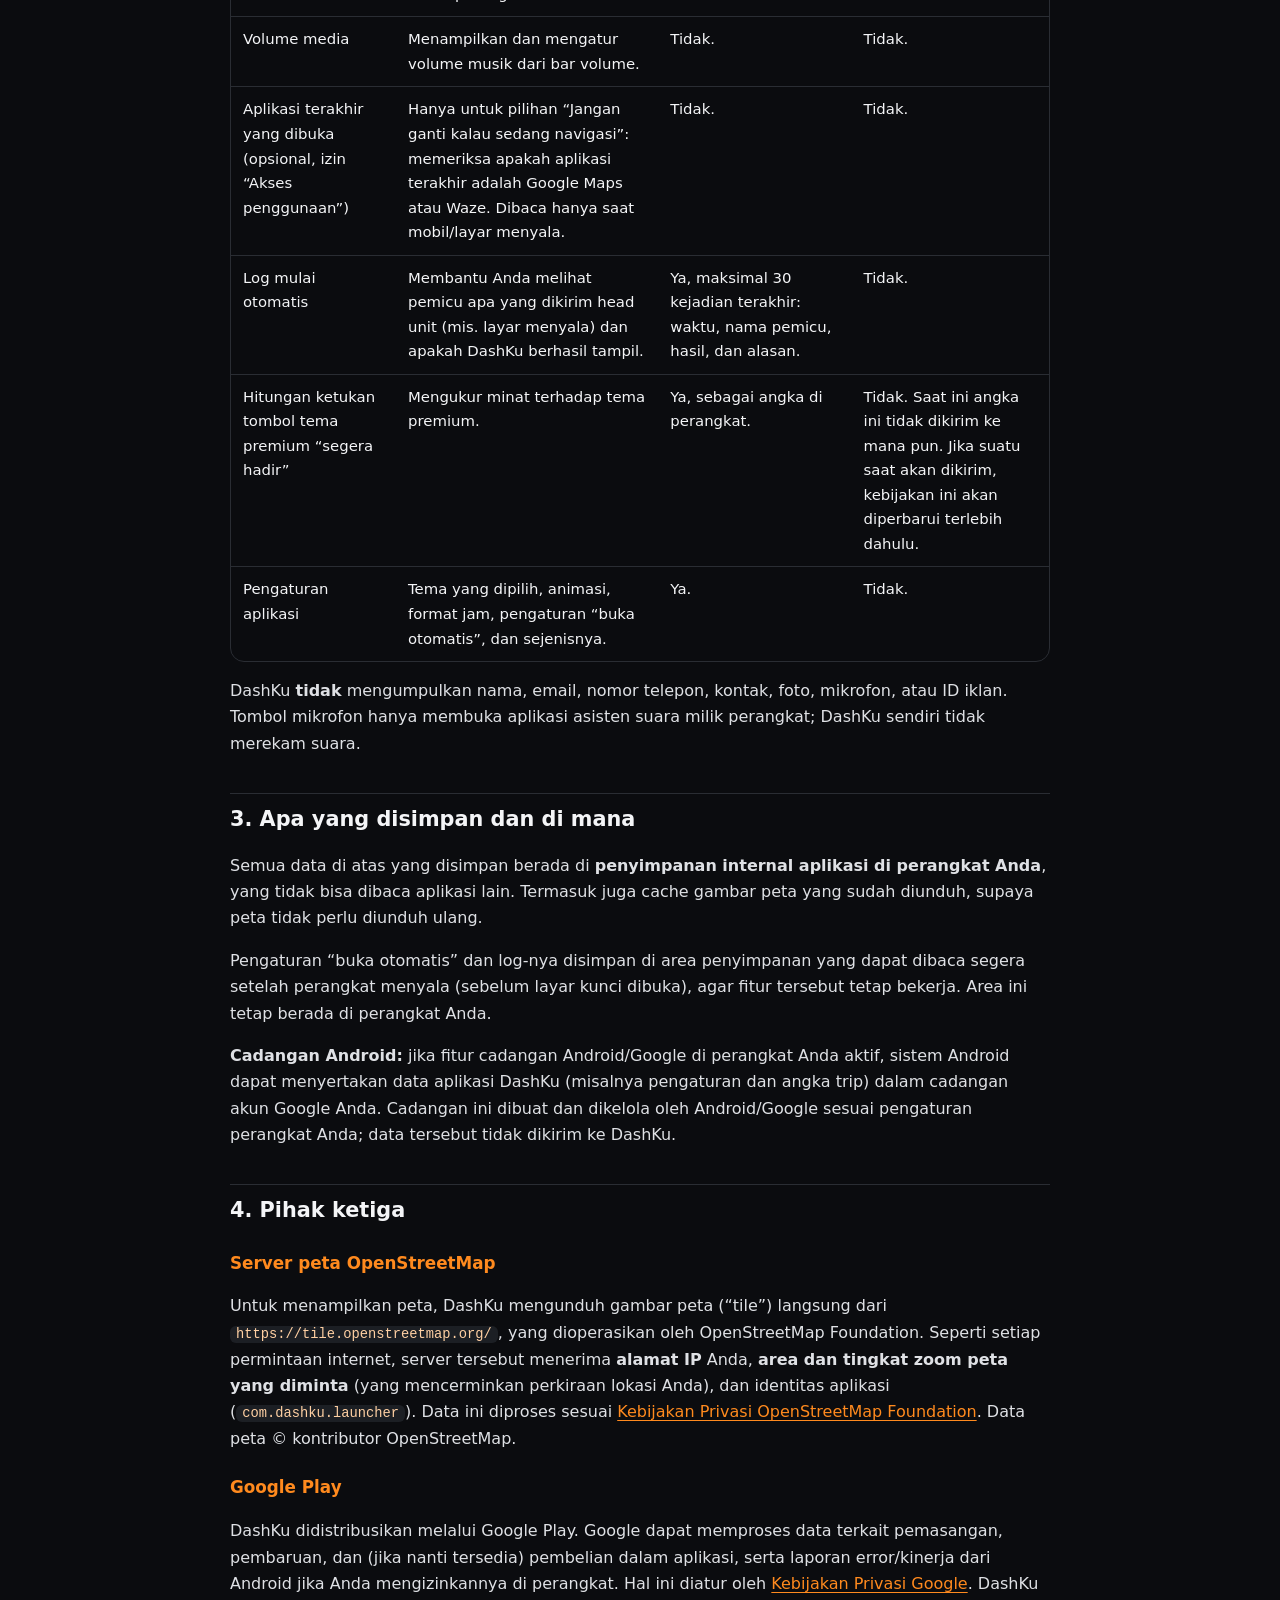
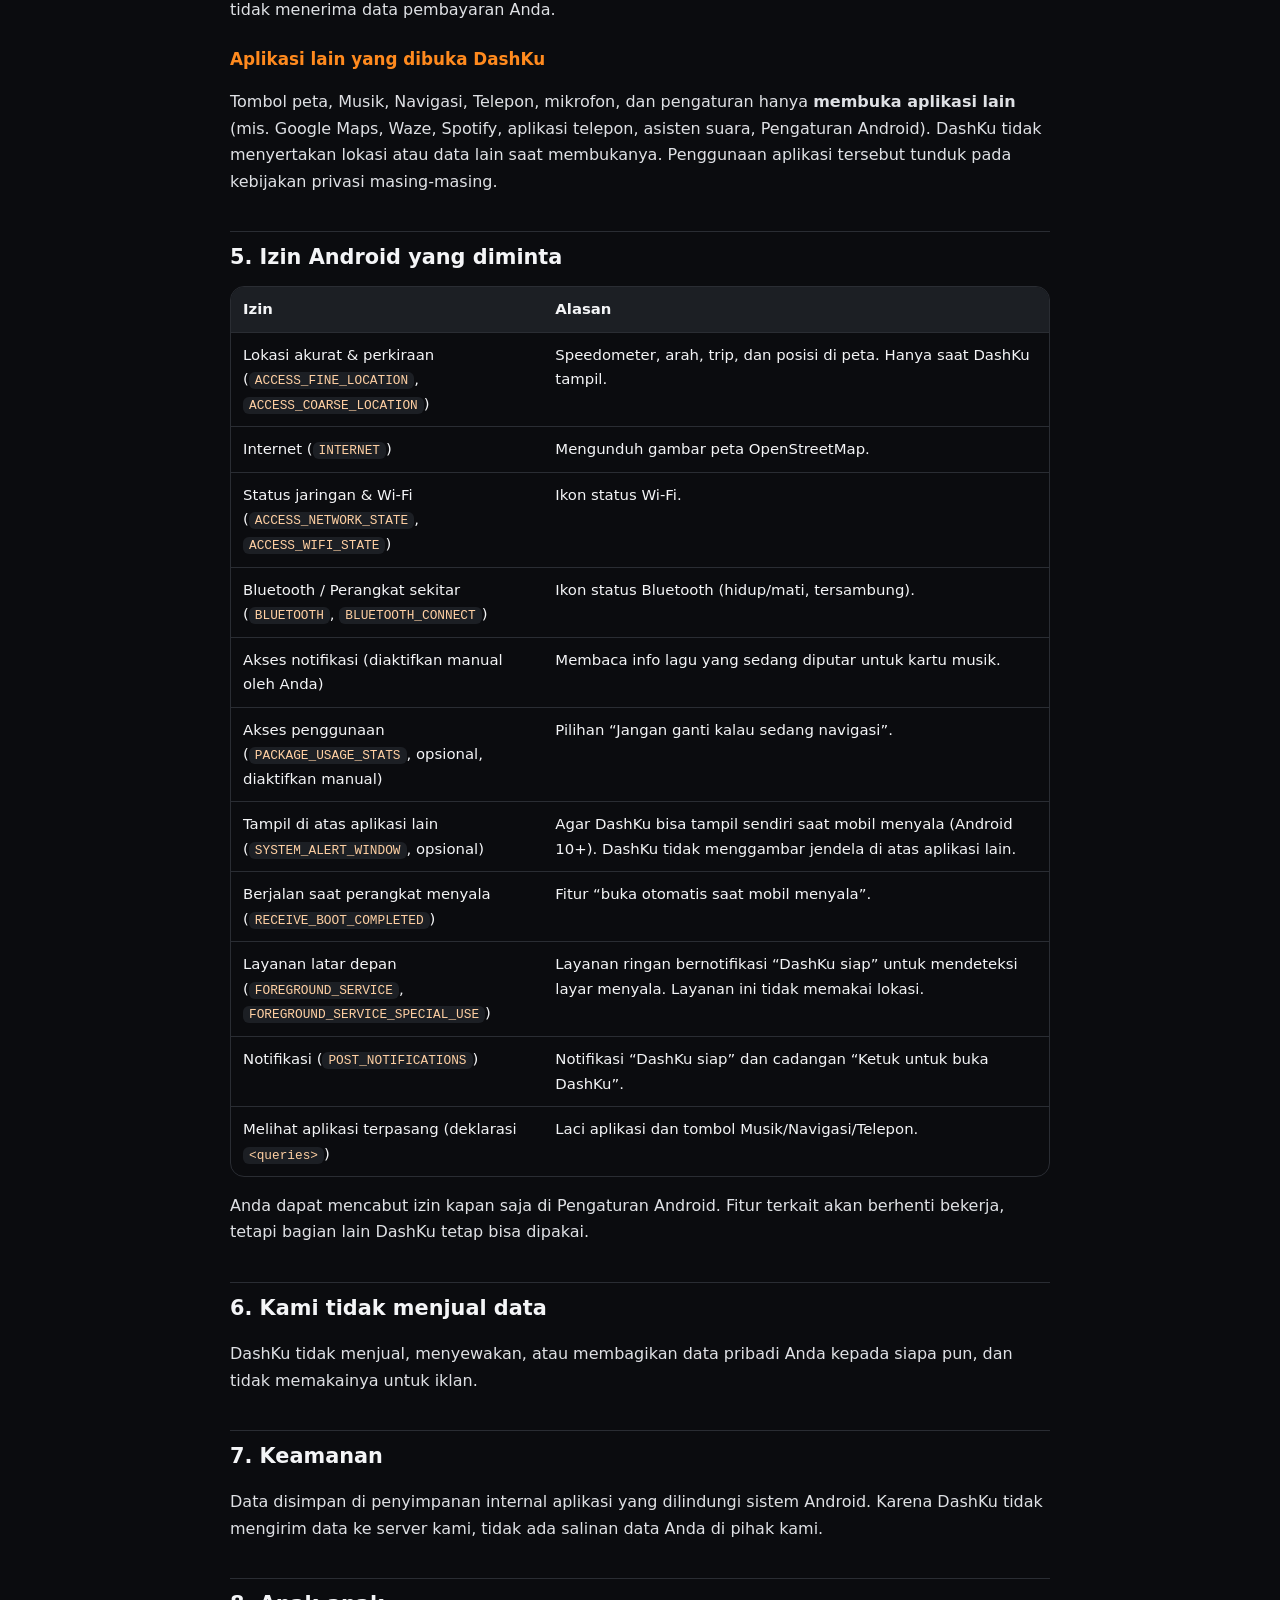
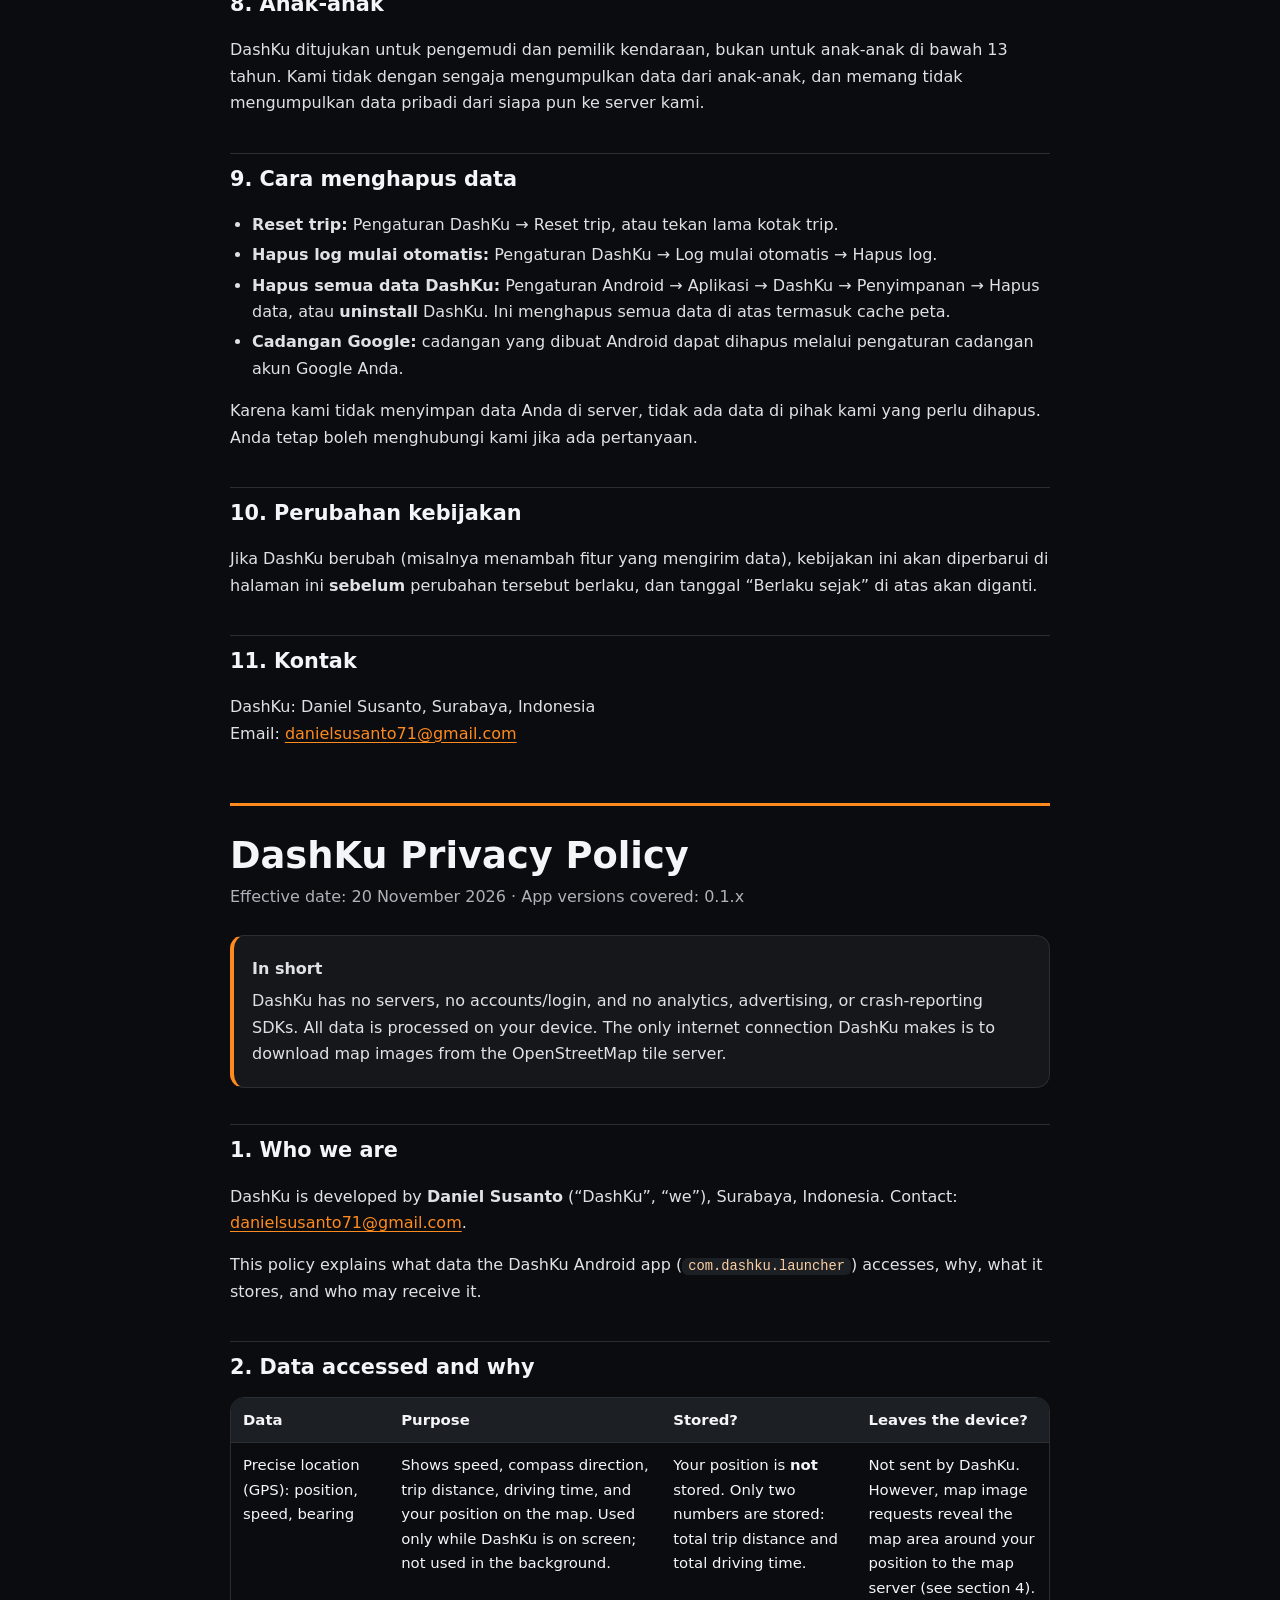
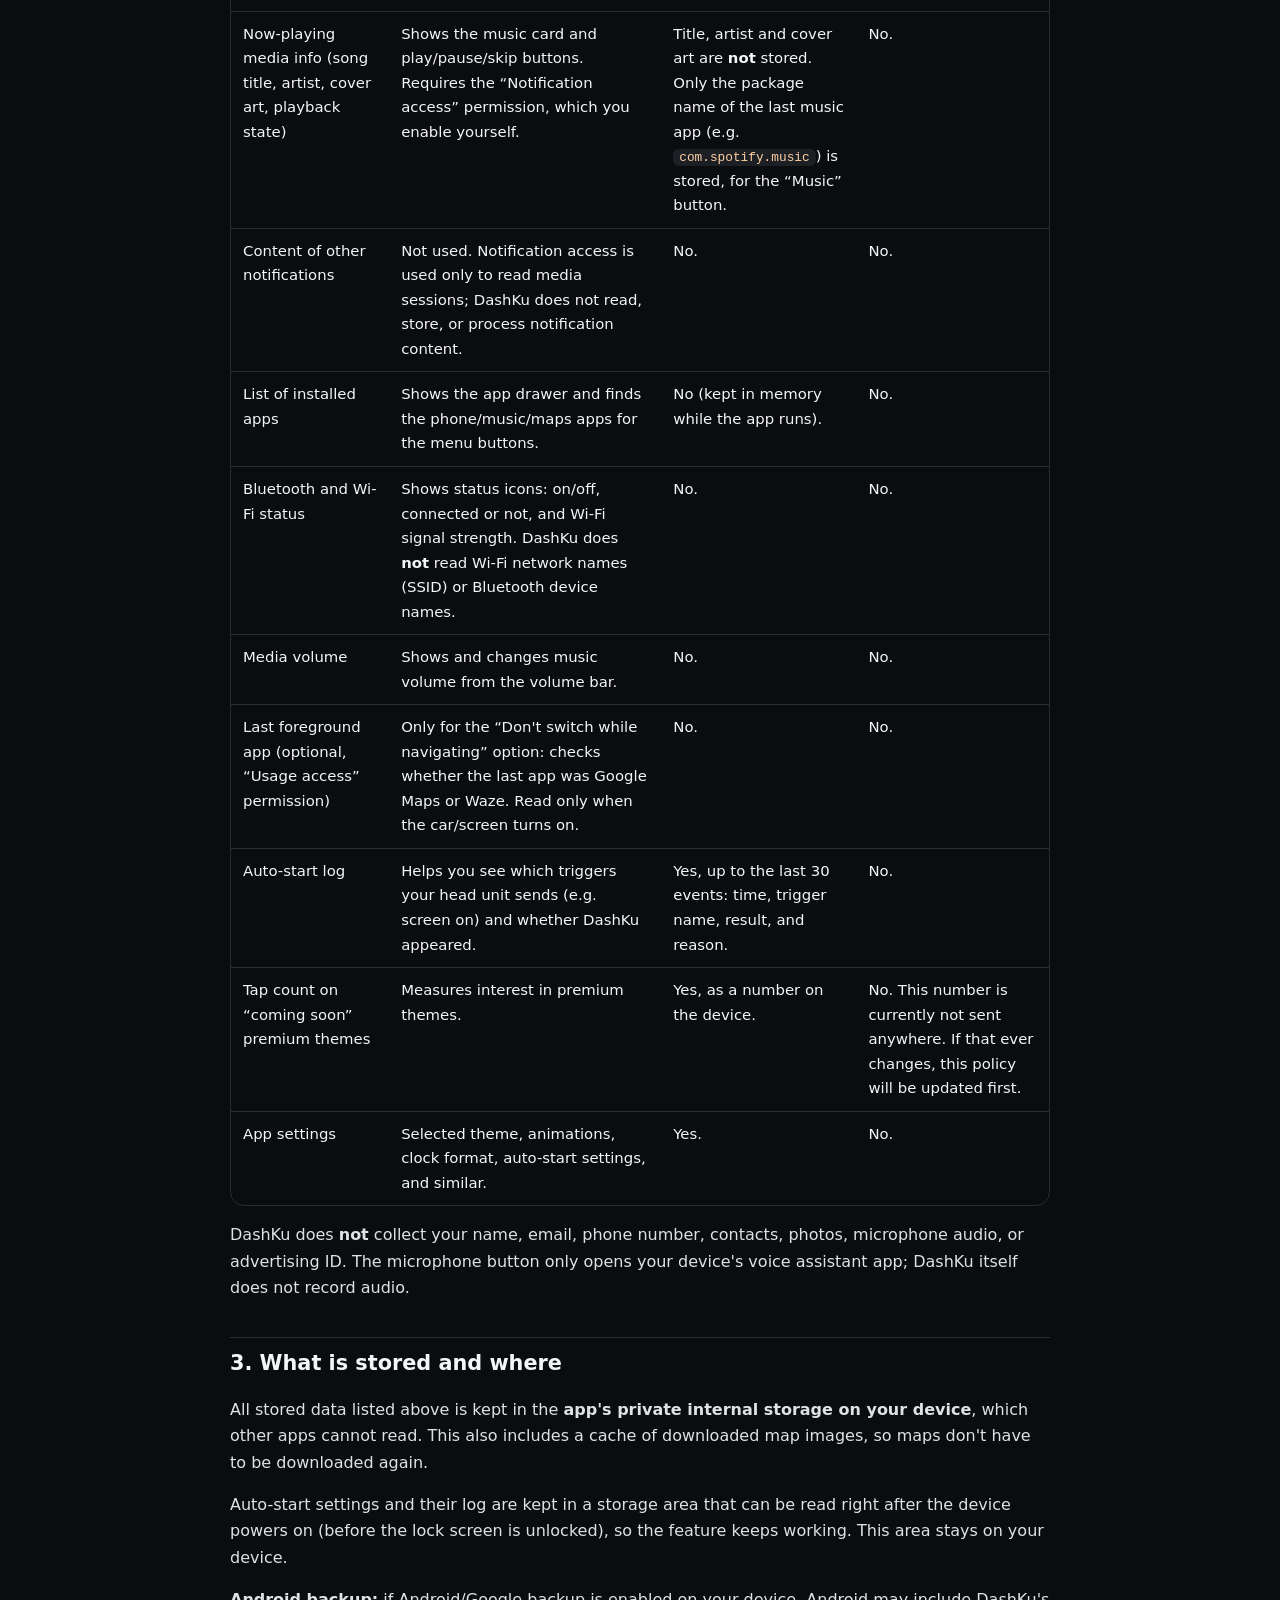
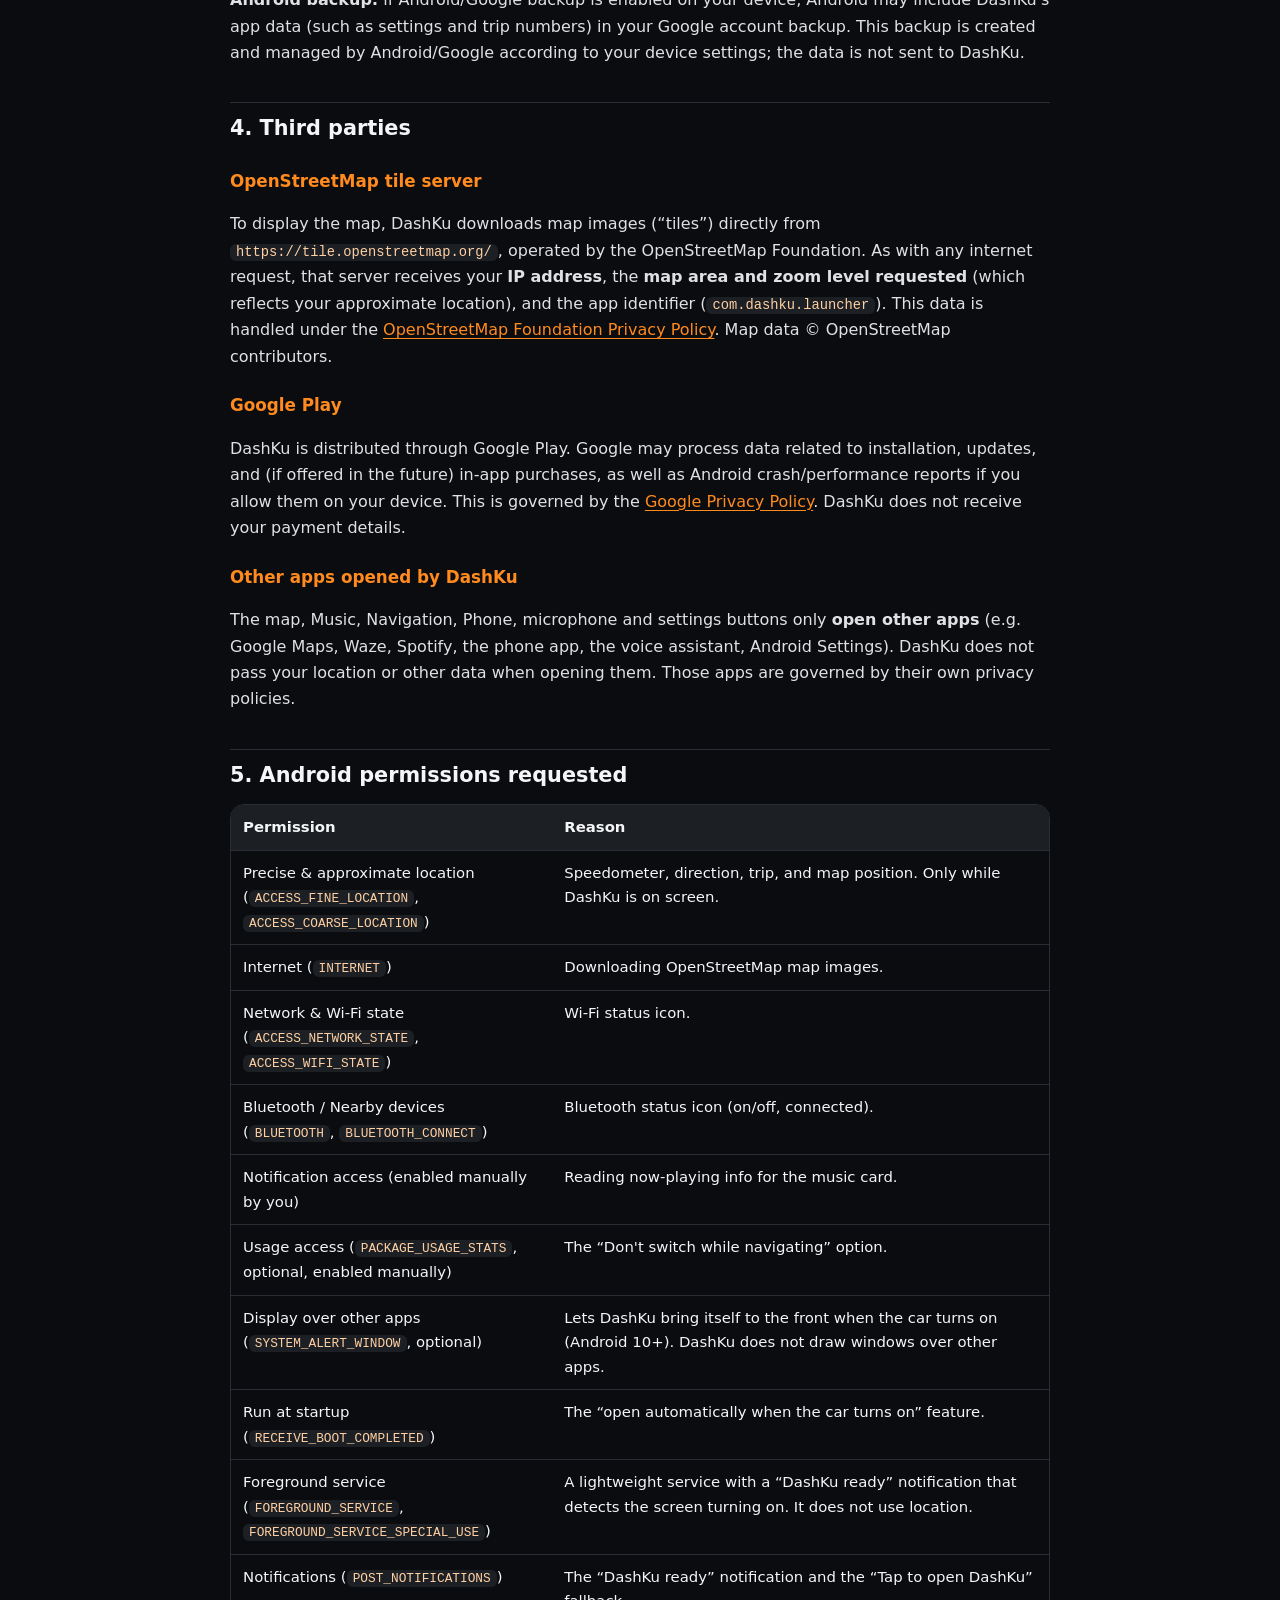
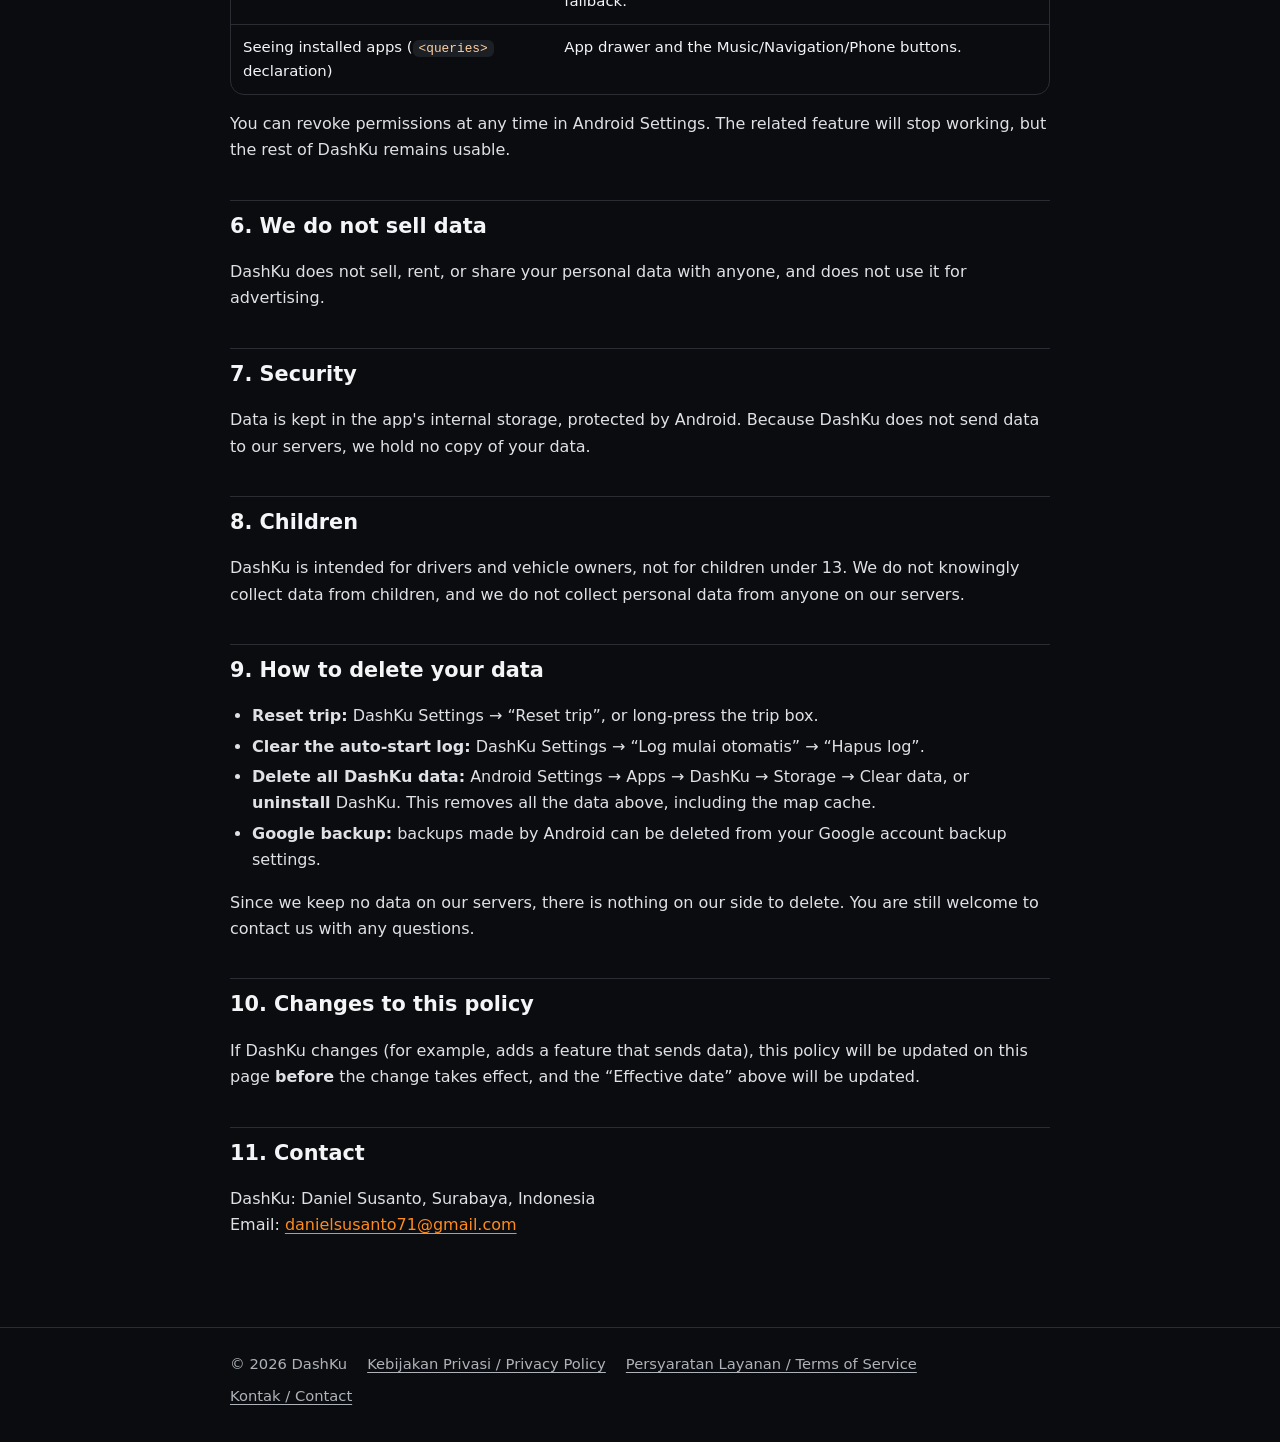
==== commit 1c57a523: "Kebijakan Privasi: USE_FULL_SCREEN_INTENT tidak lagi diminta Co-Authored-By: Claude Opus 5.5 <norepl" ====
--- a/privacy.html
+++ b/privacy.html
@@ -127,7 +127,7 @@
             <tr><td data-label="Izin">Tampil di atas aplikasi lain (<code>SYSTEM_ALERT_WINDOW</code>, opsional)</td><td data-label="Alasan">Agar DashKu bisa tampil sendiri saat mobil menyala (Android 10+). DashKu tidak menggambar jendela di atas aplikasi lain.</td></tr>
             <tr><td data-label="Izin">Berjalan saat perangkat menyala (<code>RECEIVE_BOOT_COMPLETED</code>)</td><td data-label="Alasan">Fitur “buka otomatis saat mobil menyala”.</td></tr>
             <tr><td data-label="Izin">Layanan latar depan (<code>FOREGROUND_SERVICE</code>, <code>FOREGROUND_SERVICE_SPECIAL_USE</code>)</td><td data-label="Alasan">Layanan ringan bernotifikasi “DashKu siap” untuk mendeteksi layar menyala. Layanan ini tidak memakai lokasi.</td></tr>
-            <tr><td data-label="Izin">Notifikasi (<code>POST_NOTIFICATIONS</code>, <code>USE_FULL_SCREEN_INTENT</code>)</td><td data-label="Alasan">Notifikasi “DashKu siap” dan cadangan “Ketuk untuk buka DashKu”.</td></tr>
+            <tr><td data-label="Izin">Notifikasi (<code>POST_NOTIFICATIONS</code>)</td><td data-label="Alasan">Notifikasi “DashKu siap” dan cadangan “Ketuk untuk buka DashKu”.</td></tr>
             <tr><td data-label="Izin">Melihat aplikasi terpasang (deklarasi <code>&lt;queries&gt;</code>)</td><td data-label="Alasan">Laci aplikasi dan tombol Musik/Navigasi/Telepon.</td></tr>
           </tbody>
         </table>
@@ -264,7 +264,7 @@
             <tr><td data-label="Permission">Display over other apps (<code>SYSTEM_ALERT_WINDOW</code>, optional)</td><td data-label="Reason">Lets DashKu bring itself to the front when the car turns on (Android 10+). DashKu does not draw windows over other apps.</td></tr>
             <tr><td data-label="Permission">Run at startup (<code>RECEIVE_BOOT_COMPLETED</code>)</td><td data-label="Reason">The “open automatically when the car turns on” feature.</td></tr>
             <tr><td data-label="Permission">Foreground service (<code>FOREGROUND_SERVICE</code>, <code>FOREGROUND_SERVICE_SPECIAL_USE</code>)</td><td data-label="Reason">A lightweight service with a “DashKu ready” notification that detects the screen turning on. It does not use location.</td></tr>
-            <tr><td data-label="Permission">Notifications (<code>POST_NOTIFICATIONS</code>, <code>USE_FULL_SCREEN_INTENT</code>)</td><td data-label="Reason">The “DashKu ready” notification and the “Tap to open DashKu” fallback.</td></tr>
+            <tr><td data-label="Permission">Notifications (<code>POST_NOTIFICATIONS</code>)</td><td data-label="Reason">The “DashKu ready” notification and the “Tap to open DashKu” fallback.</td></tr>
             <tr><td data-label="Permission">Seeing installed apps (<code>&lt;queries&gt;</code> declaration)</td><td data-label="Reason">App drawer and the Music/Navigation/Phone buttons.</td></tr>
           </tbody>
         </table>
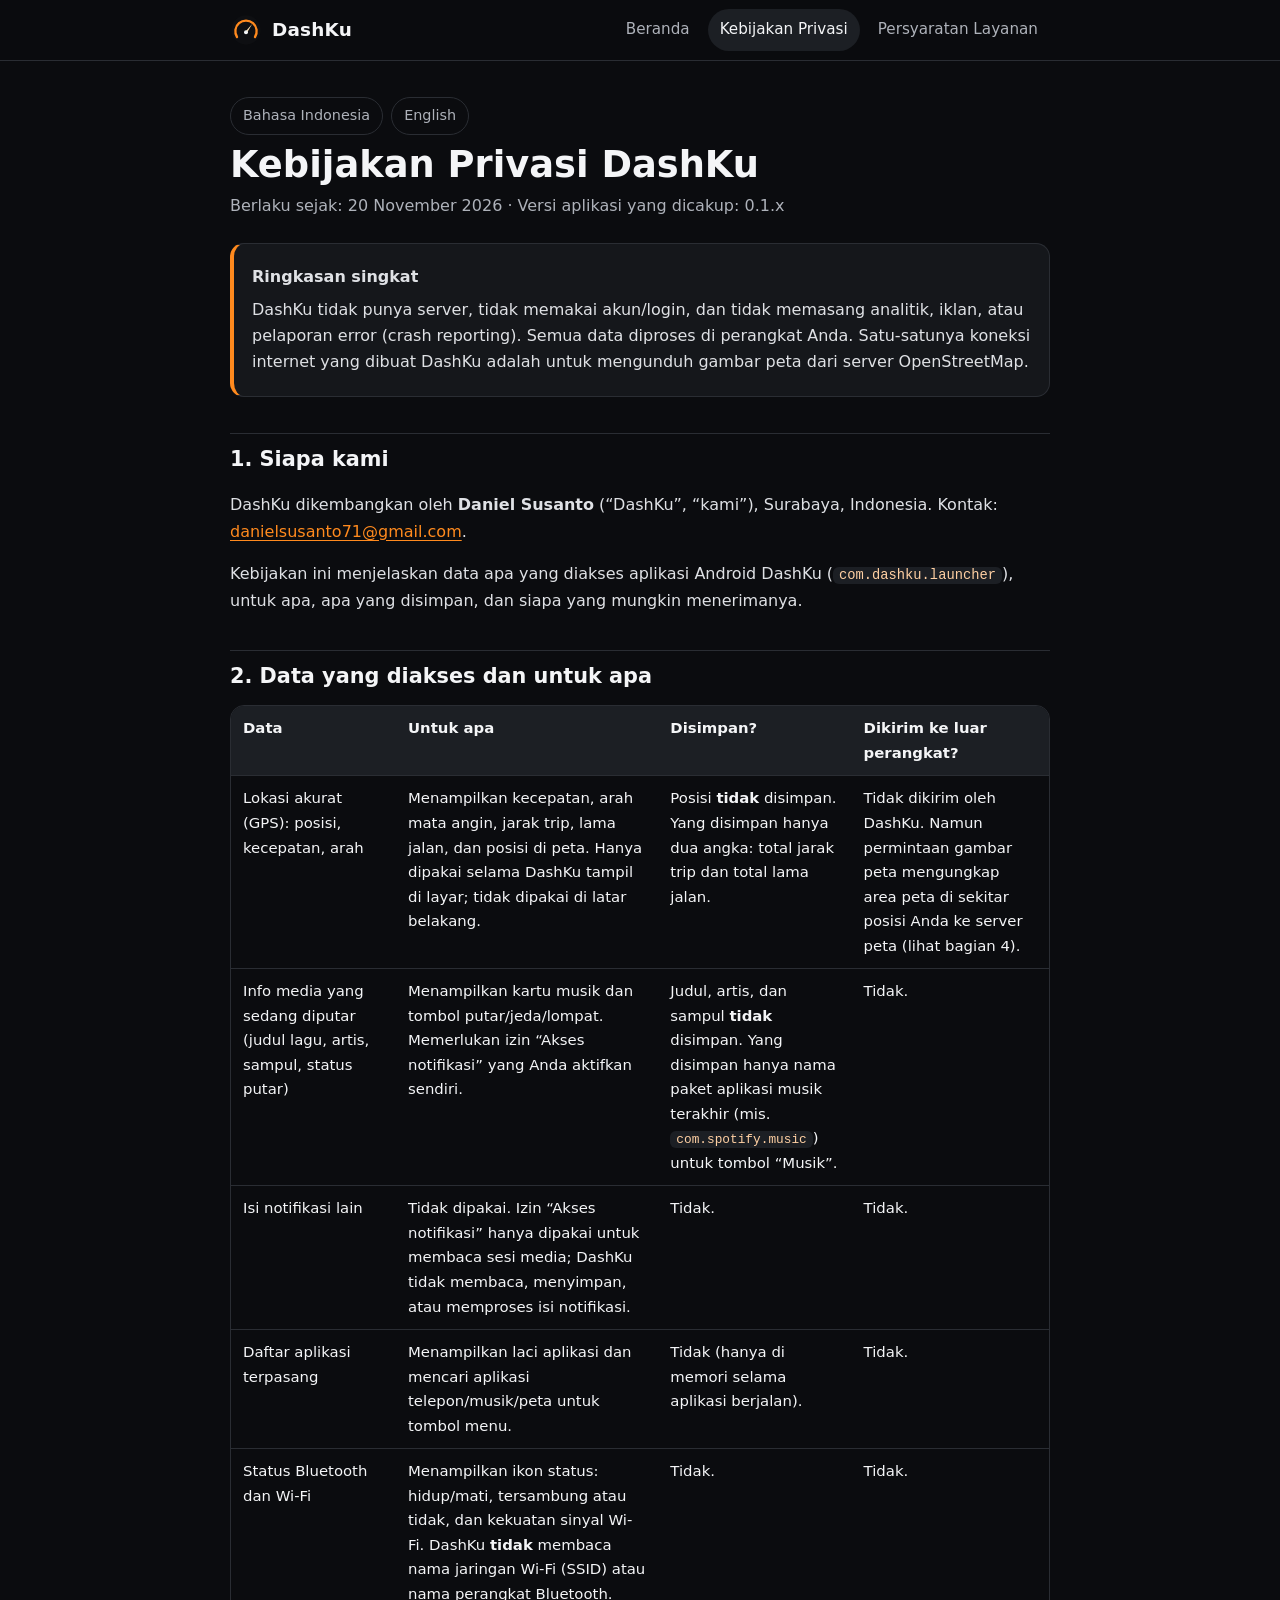
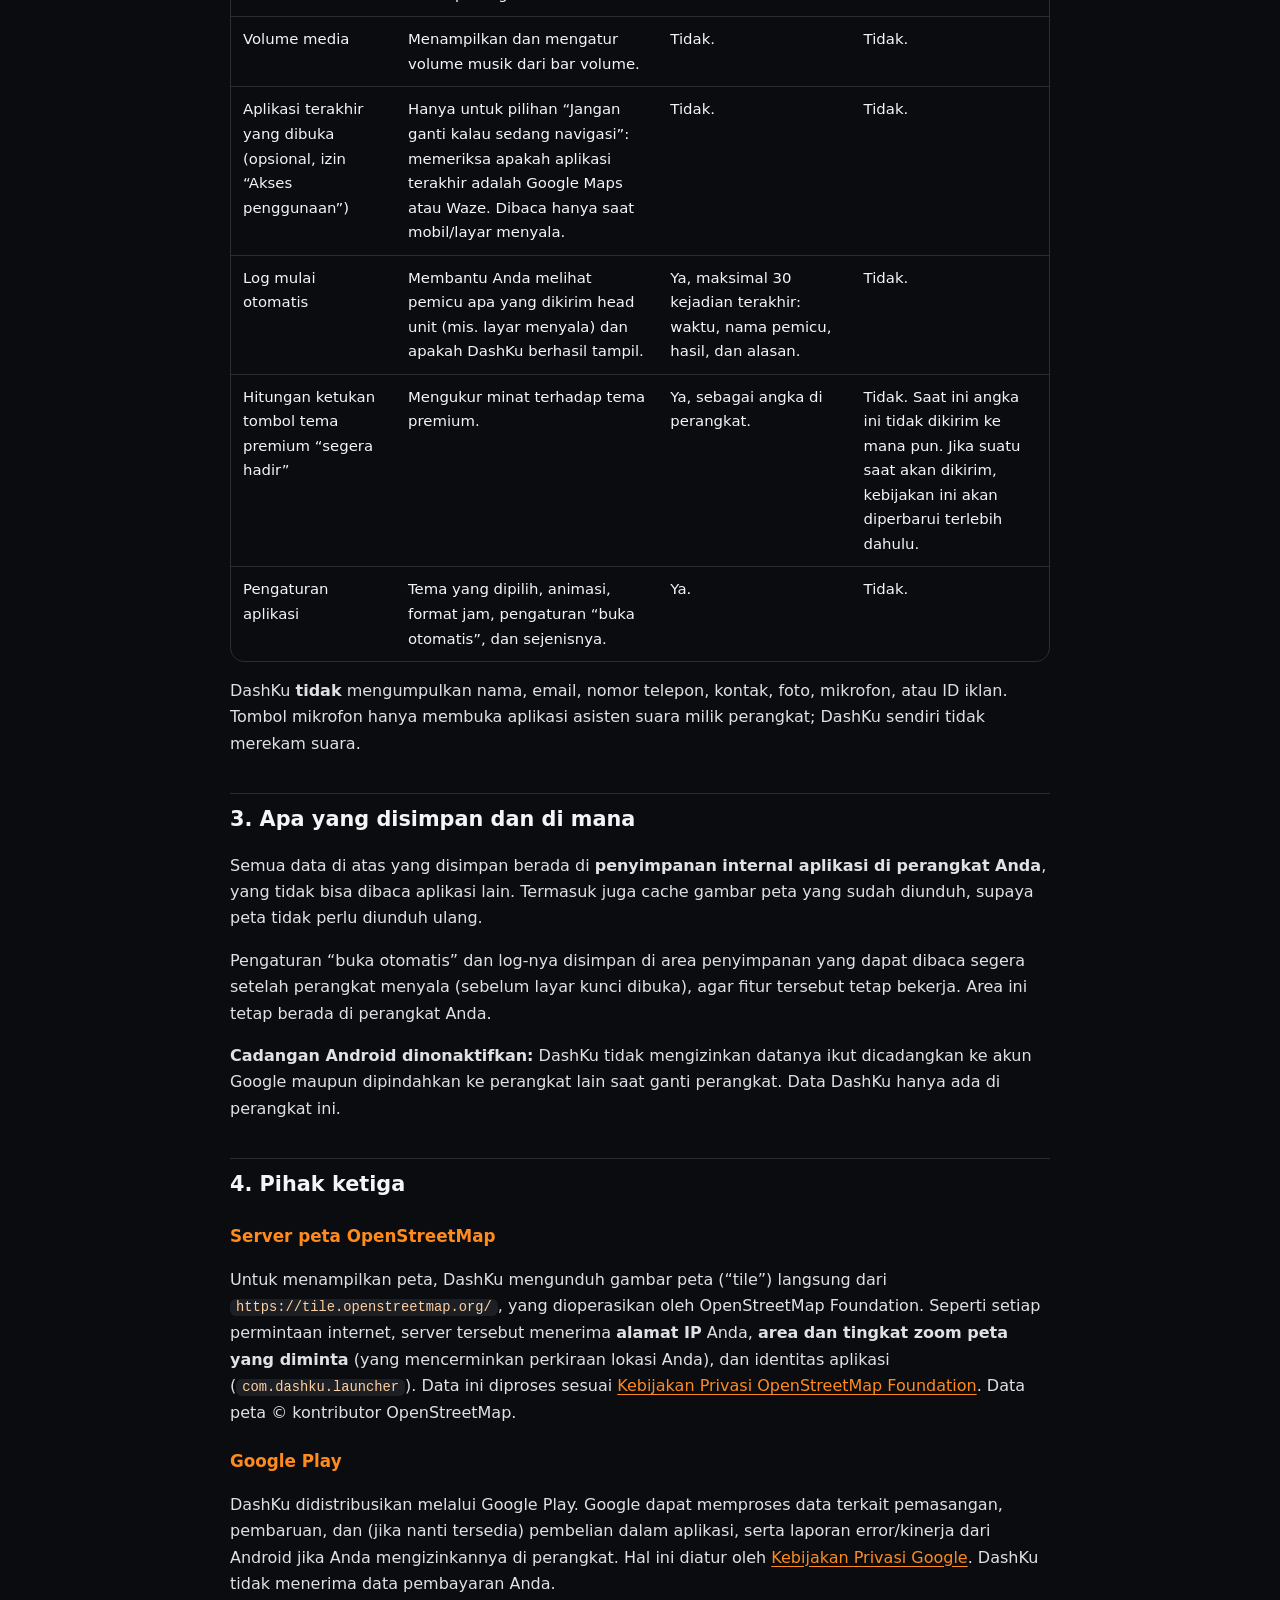
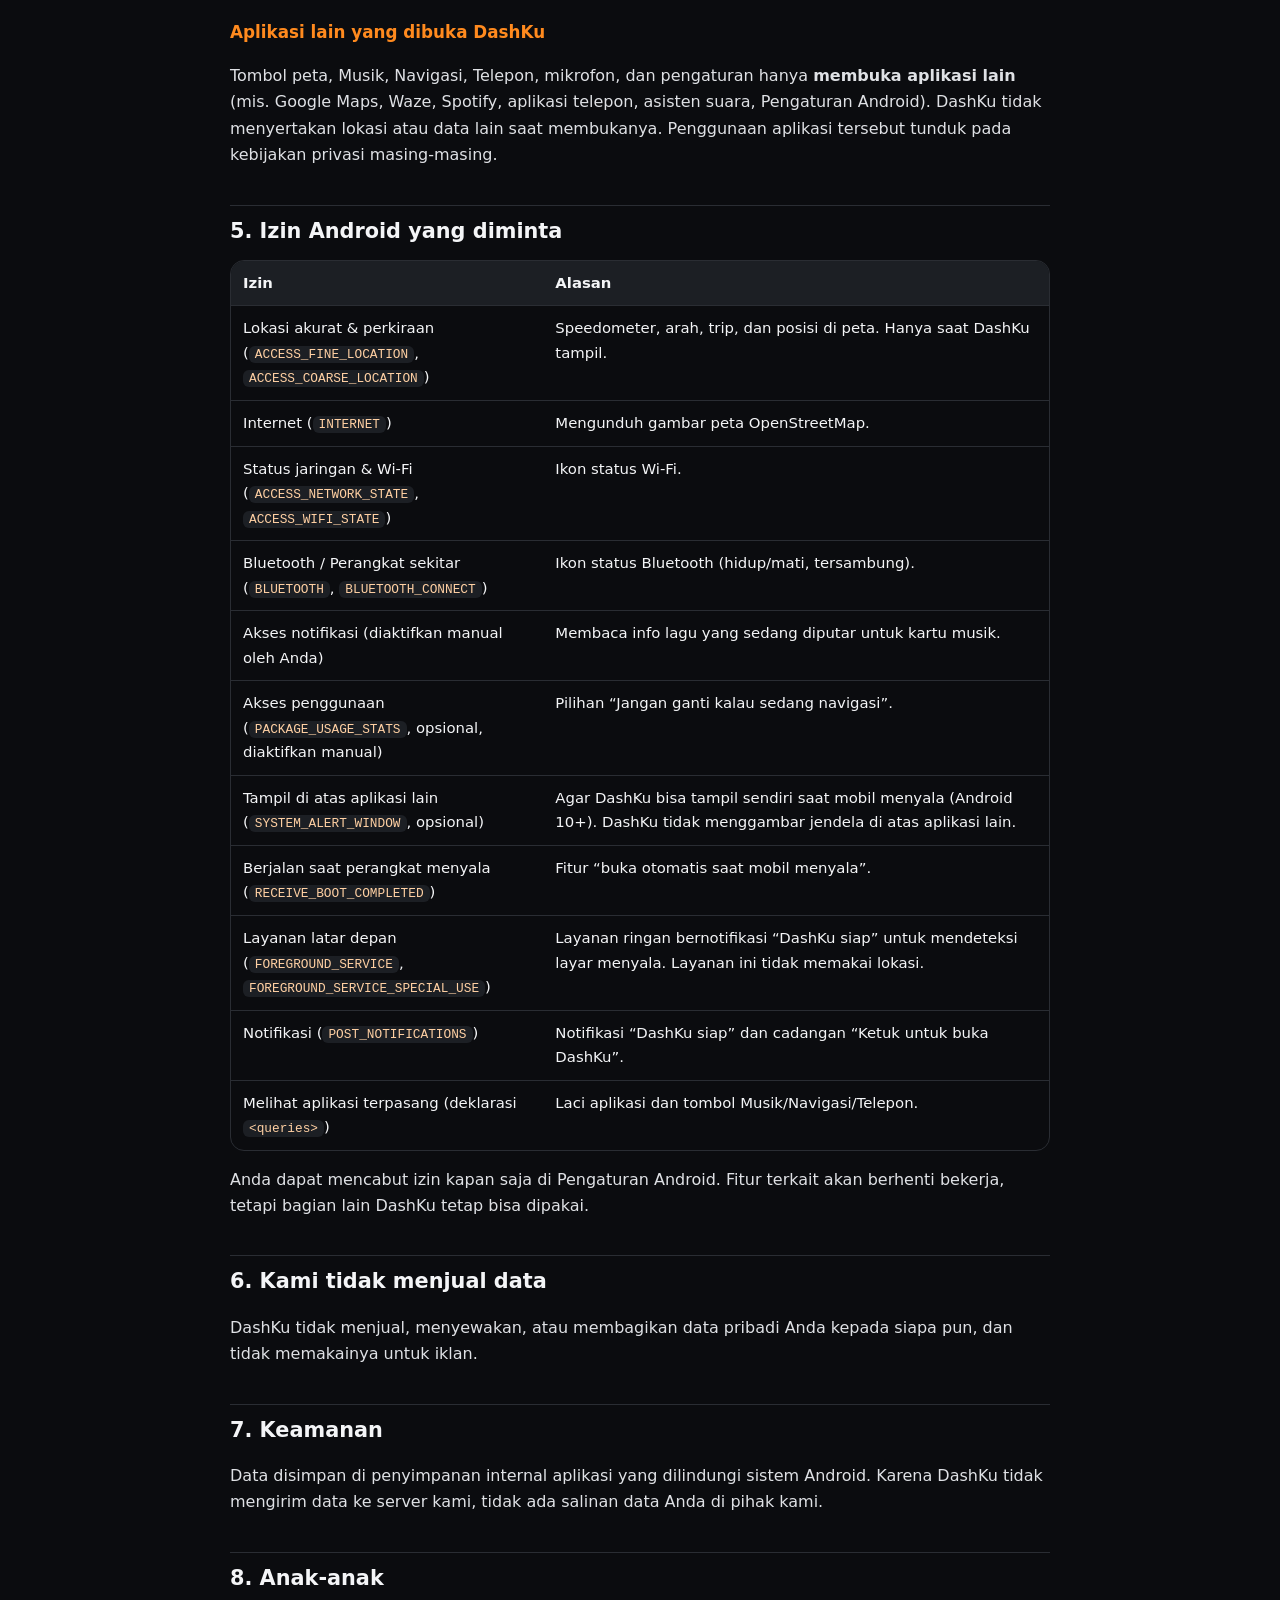
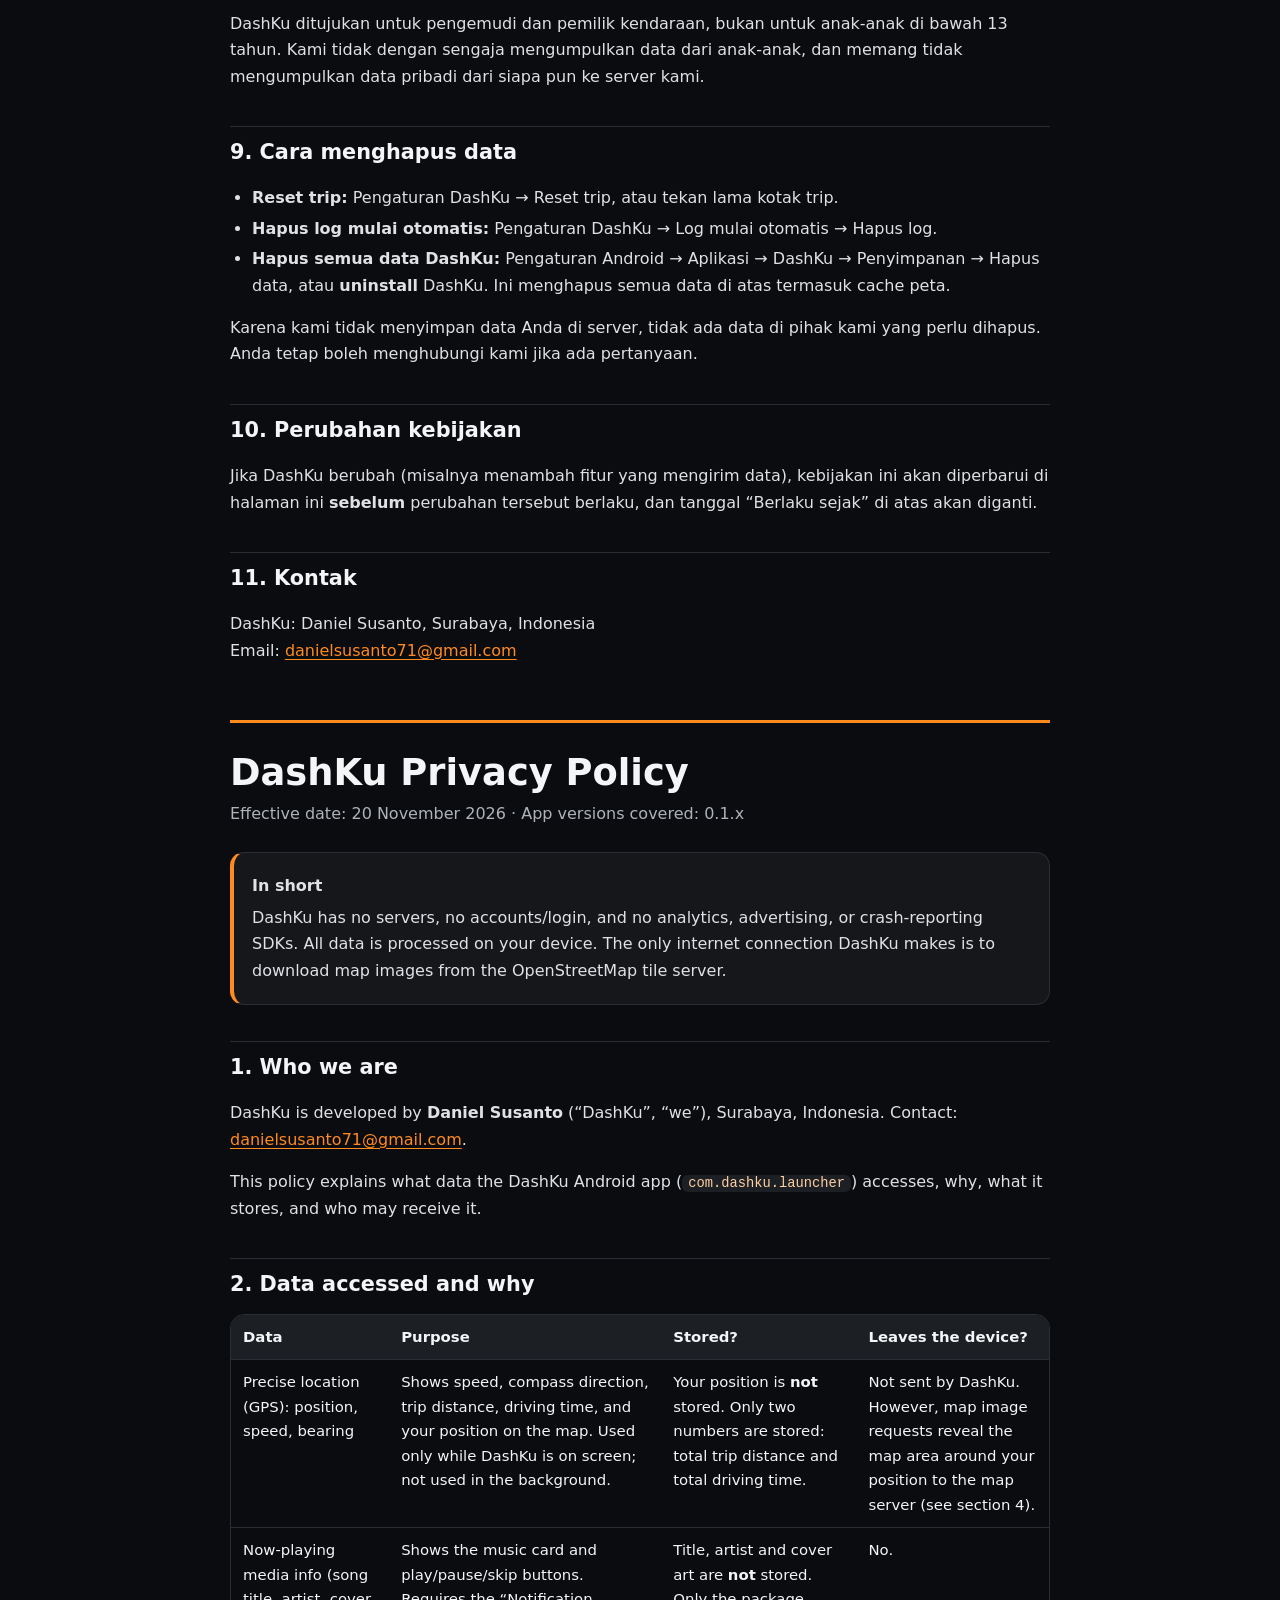
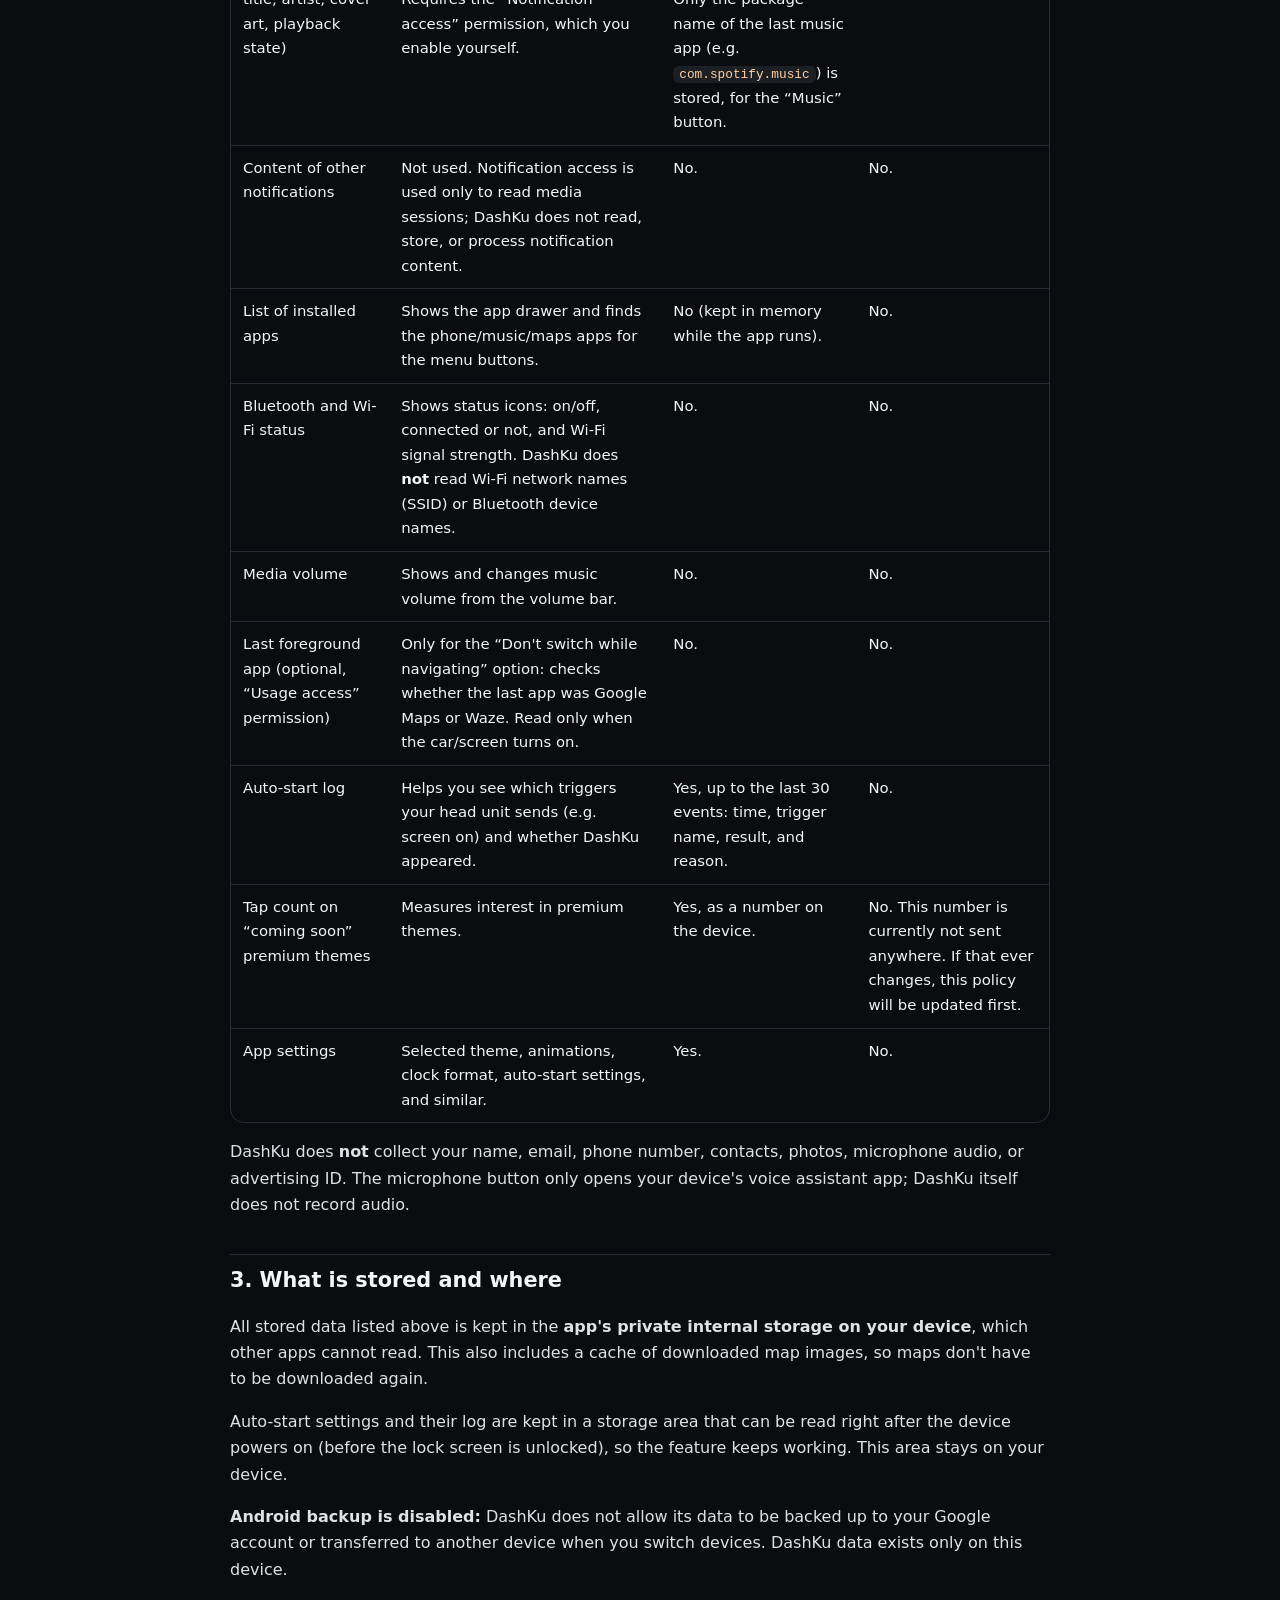
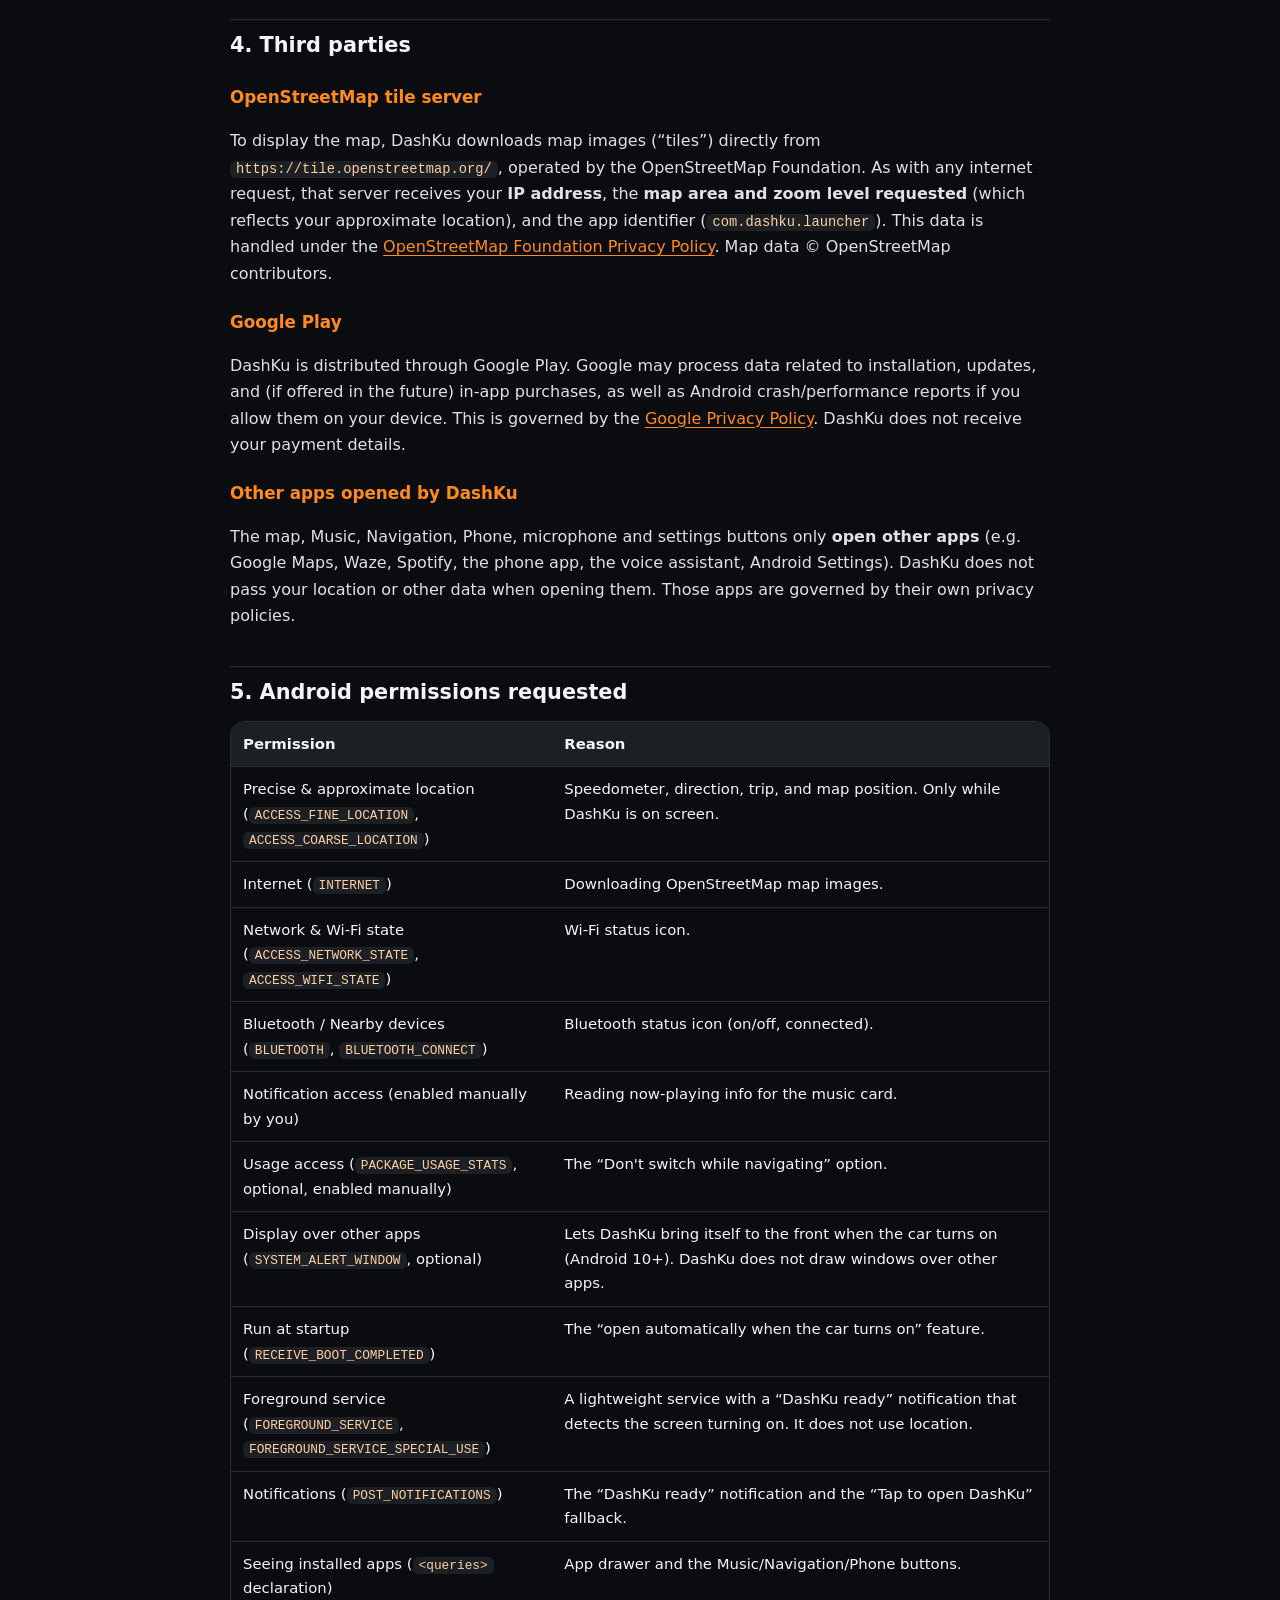
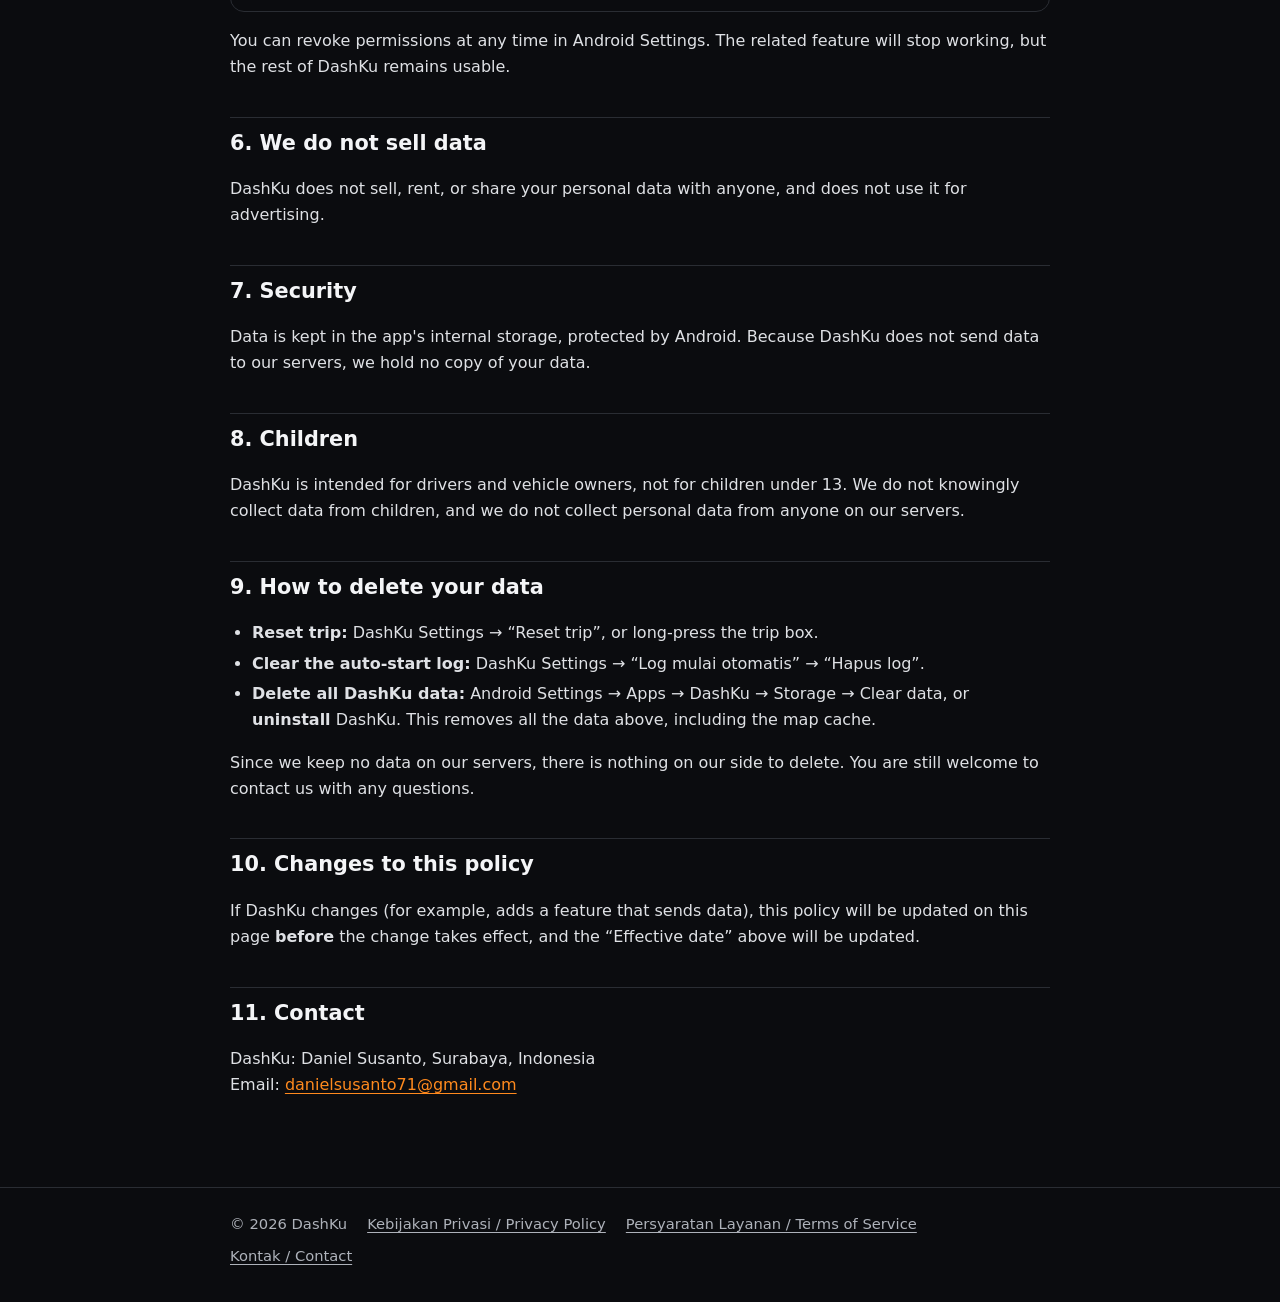
==== commit c6c4cd95: "Kebijakan Privasi: cadangan Android dinonaktifkan Co-Authored-By: Claude Opus 5.5 <noreply@anthropic" ====
--- a/privacy.html
+++ b/privacy.html
@@ -91,9 +91,8 @@
         dibaca aplikasi lain. Termasuk juga cache gambar peta yang sudah diunduh, supaya peta tidak perlu diunduh ulang.</p>
       <p>Pengaturan “buka otomatis” dan log-nya disimpan di area penyimpanan yang dapat dibaca segera setelah perangkat
         menyala (sebelum layar kunci dibuka), agar fitur tersebut tetap bekerja. Area ini tetap berada di perangkat Anda.</p>
-      <p><strong>Cadangan Android:</strong> jika fitur cadangan Android/Google di perangkat Anda aktif, sistem Android dapat
-        menyertakan data aplikasi DashKu (misalnya pengaturan dan angka trip) dalam cadangan akun Google Anda. Cadangan ini
-        dibuat dan dikelola oleh Android/Google sesuai pengaturan perangkat Anda; data tersebut tidak dikirim ke DashKu.</p>
+      <p><strong>Cadangan Android dinonaktifkan:</strong> DashKu tidak mengizinkan datanya ikut dicadangkan ke akun Google
+        maupun dipindahkan ke perangkat lain saat ganti perangkat. Data DashKu hanya ada di perangkat ini.</p>
 
       <h2>4. Pihak ketiga</h2>
       <h3>Server peta OpenStreetMap</h3>
@@ -151,7 +150,6 @@
         <li><strong>Hapus log mulai otomatis:</strong> Pengaturan DashKu → Log mulai otomatis → Hapus log.</li>
         <li><strong>Hapus semua data DashKu:</strong> Pengaturan Android → Aplikasi → DashKu → Penyimpanan → Hapus data,
           atau <strong>uninstall</strong> DashKu. Ini menghapus semua data di atas termasuk cache peta.</li>
-        <li><strong>Cadangan Google:</strong> cadangan yang dibuat Android dapat dihapus melalui pengaturan cadangan akun Google Anda.</li>
       </ul>
       <p>Karena kami tidak menyimpan data Anda di server, tidak ada data di pihak kami yang perlu dihapus. Anda tetap boleh menghubungi kami jika ada pertanyaan.</p>
 
@@ -228,9 +226,8 @@
         cannot read. This also includes a cache of downloaded map images, so maps don't have to be downloaded again.</p>
       <p>Auto-start settings and their log are kept in a storage area that can be read right after the device powers on
         (before the lock screen is unlocked), so the feature keeps working. This area stays on your device.</p>
-      <p><strong>Android backup:</strong> if Android/Google backup is enabled on your device, Android may include DashKu's app
-        data (such as settings and trip numbers) in your Google account backup. This backup is created and managed by
-        Android/Google according to your device settings; the data is not sent to DashKu.</p>
+      <p><strong>Android backup is disabled:</strong> DashKu does not allow its data to be backed up to your Google account
+        or transferred to another device when you switch devices. DashKu data exists only on this device.</p>
 
       <h2>4. Third parties</h2>
       <h3>OpenStreetMap tile server</h3>
@@ -288,7 +285,6 @@
         <li><strong>Clear the auto-start log:</strong> DashKu Settings → “Log mulai otomatis” → “Hapus log”.</li>
         <li><strong>Delete all DashKu data:</strong> Android Settings → Apps → DashKu → Storage → Clear data,
           or <strong>uninstall</strong> DashKu. This removes all the data above, including the map cache.</li>
-        <li><strong>Google backup:</strong> backups made by Android can be deleted from your Google account backup settings.</li>
       </ul>
       <p>Since we keep no data on our servers, there is nothing on our side to delete. You are still welcome to contact us with any questions.</p>
 
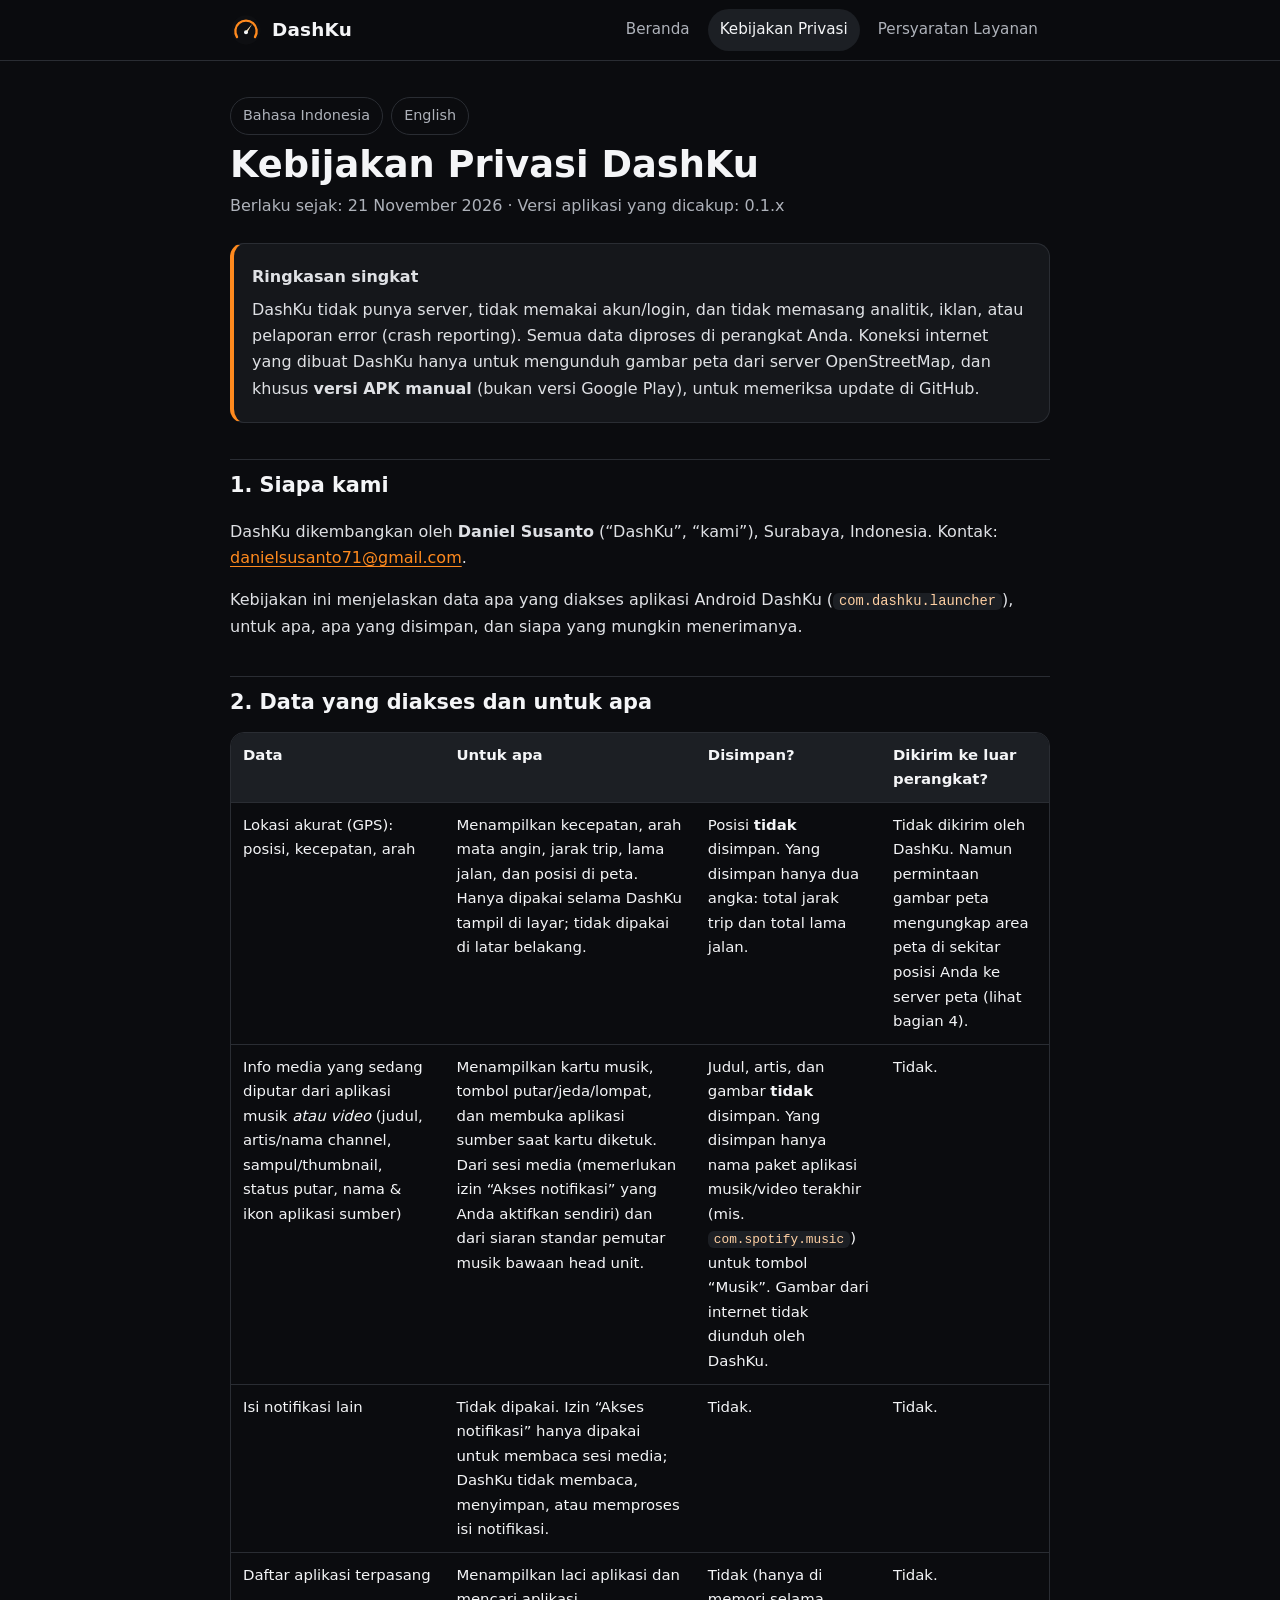
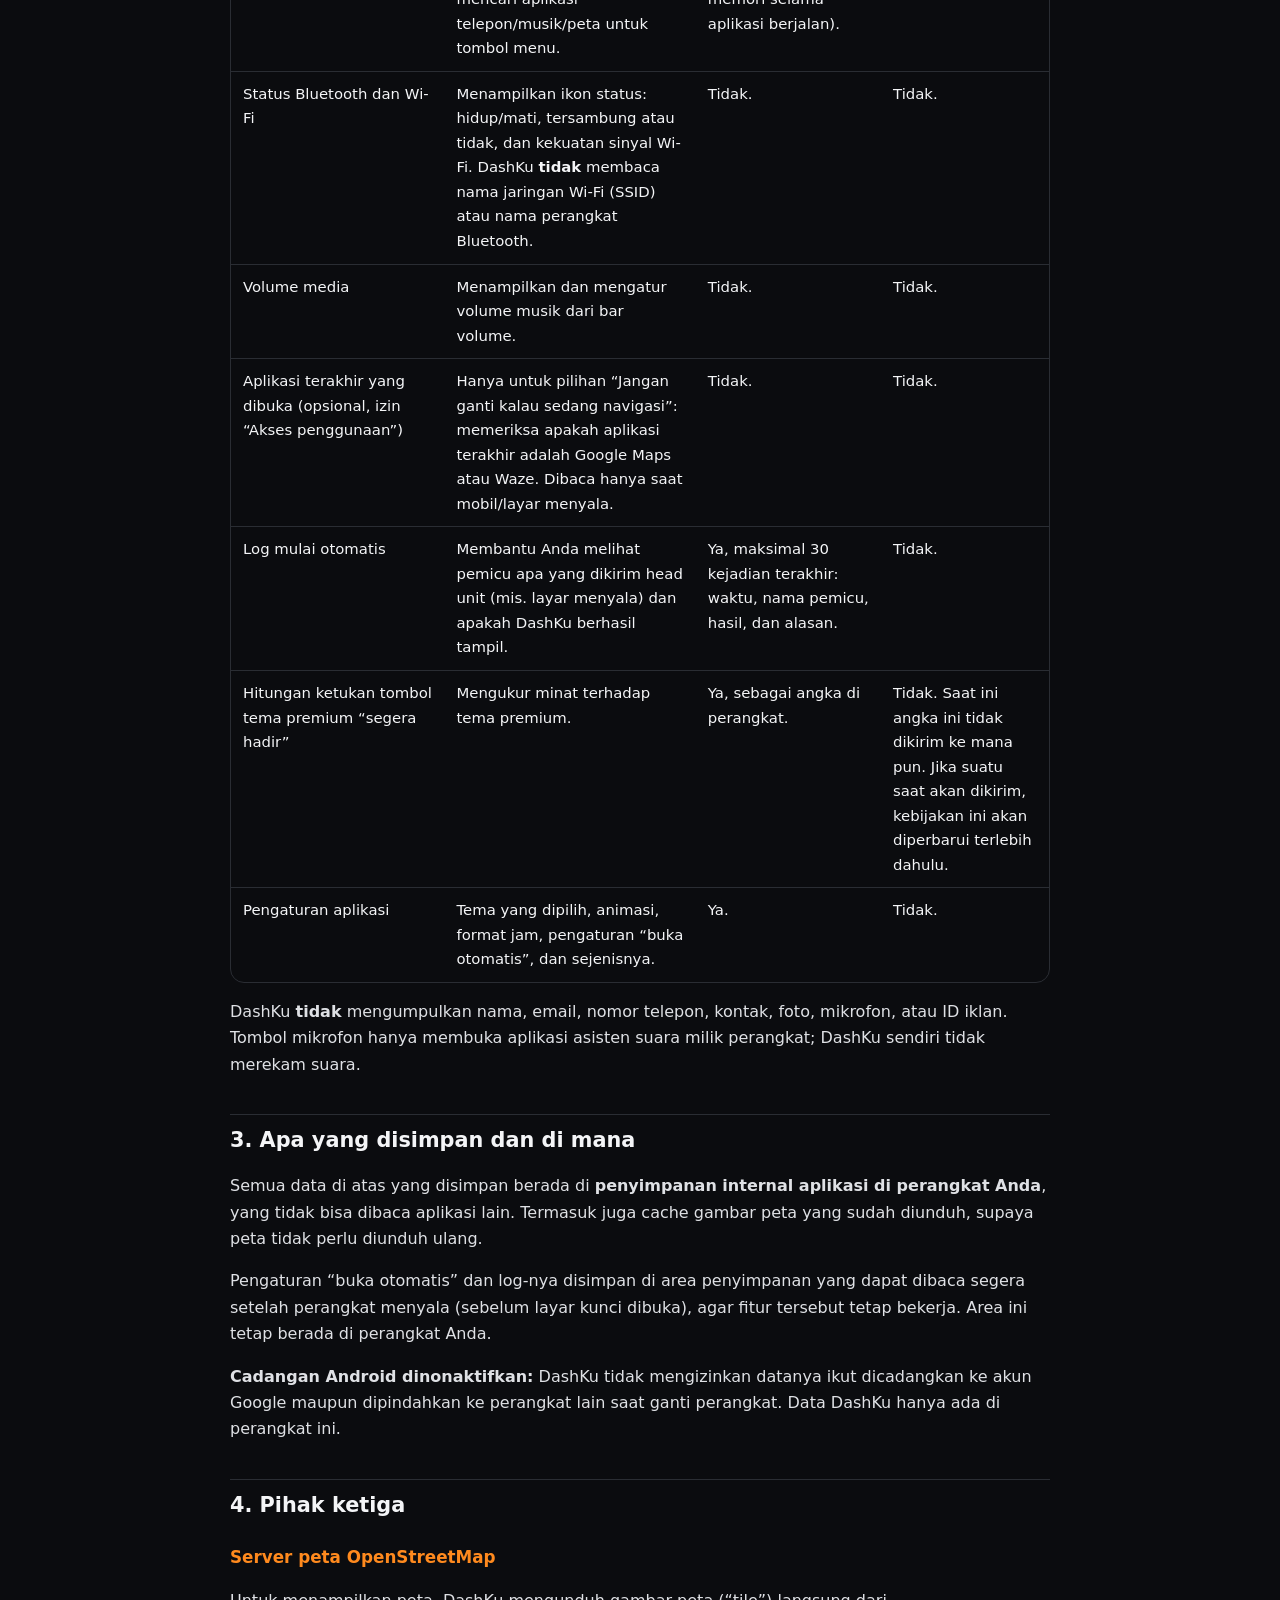
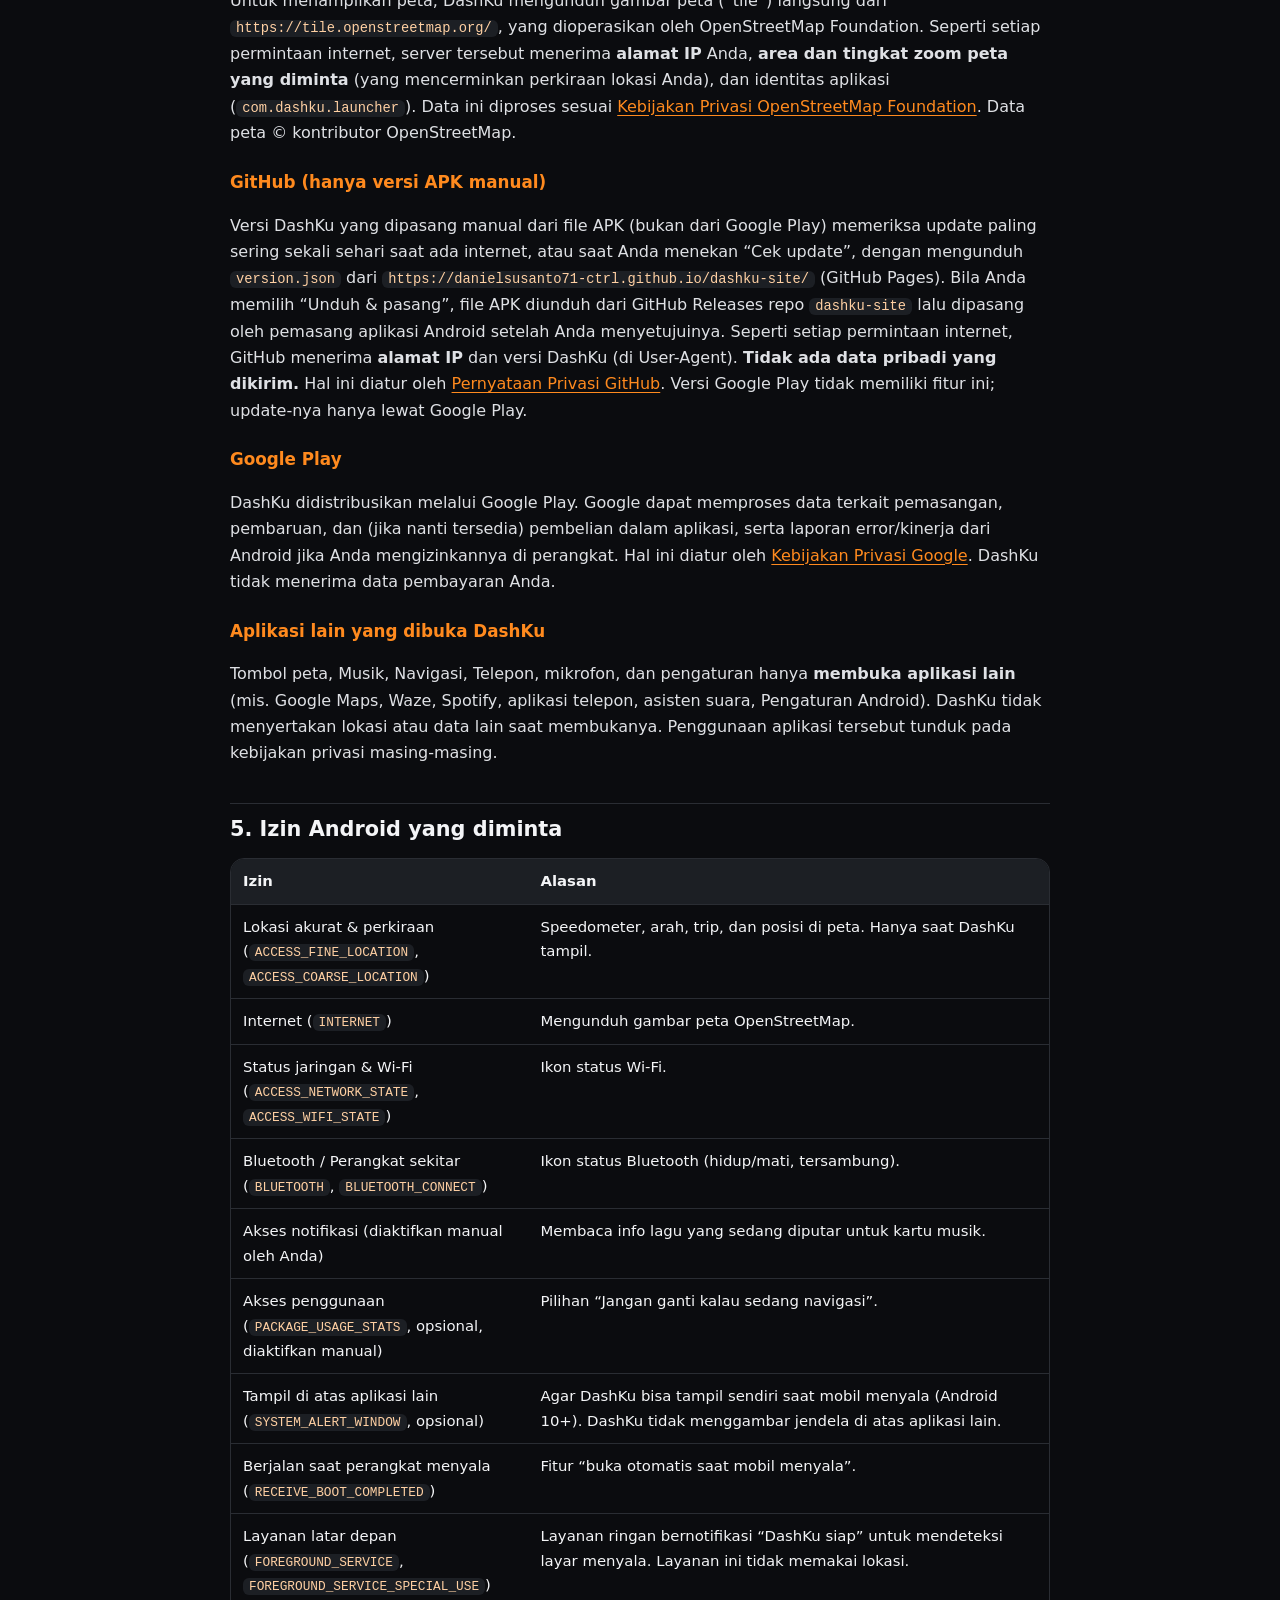
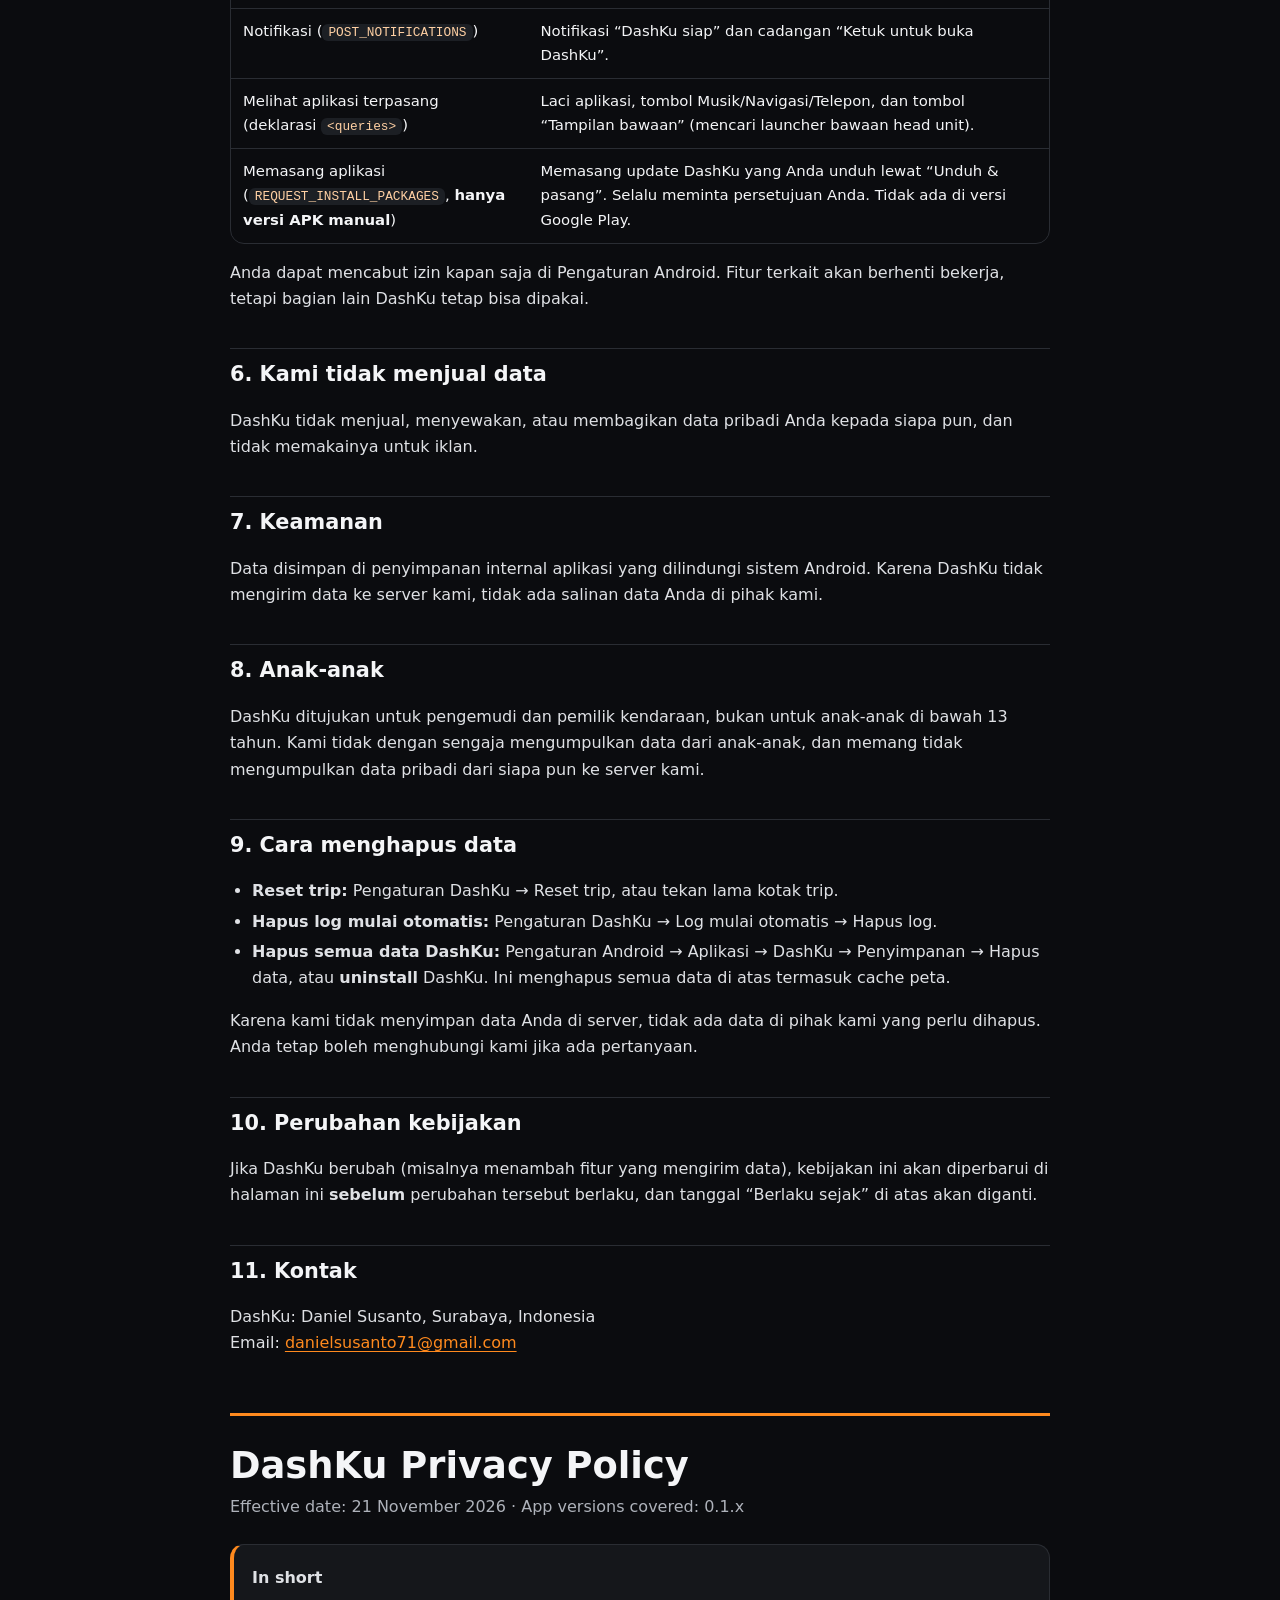
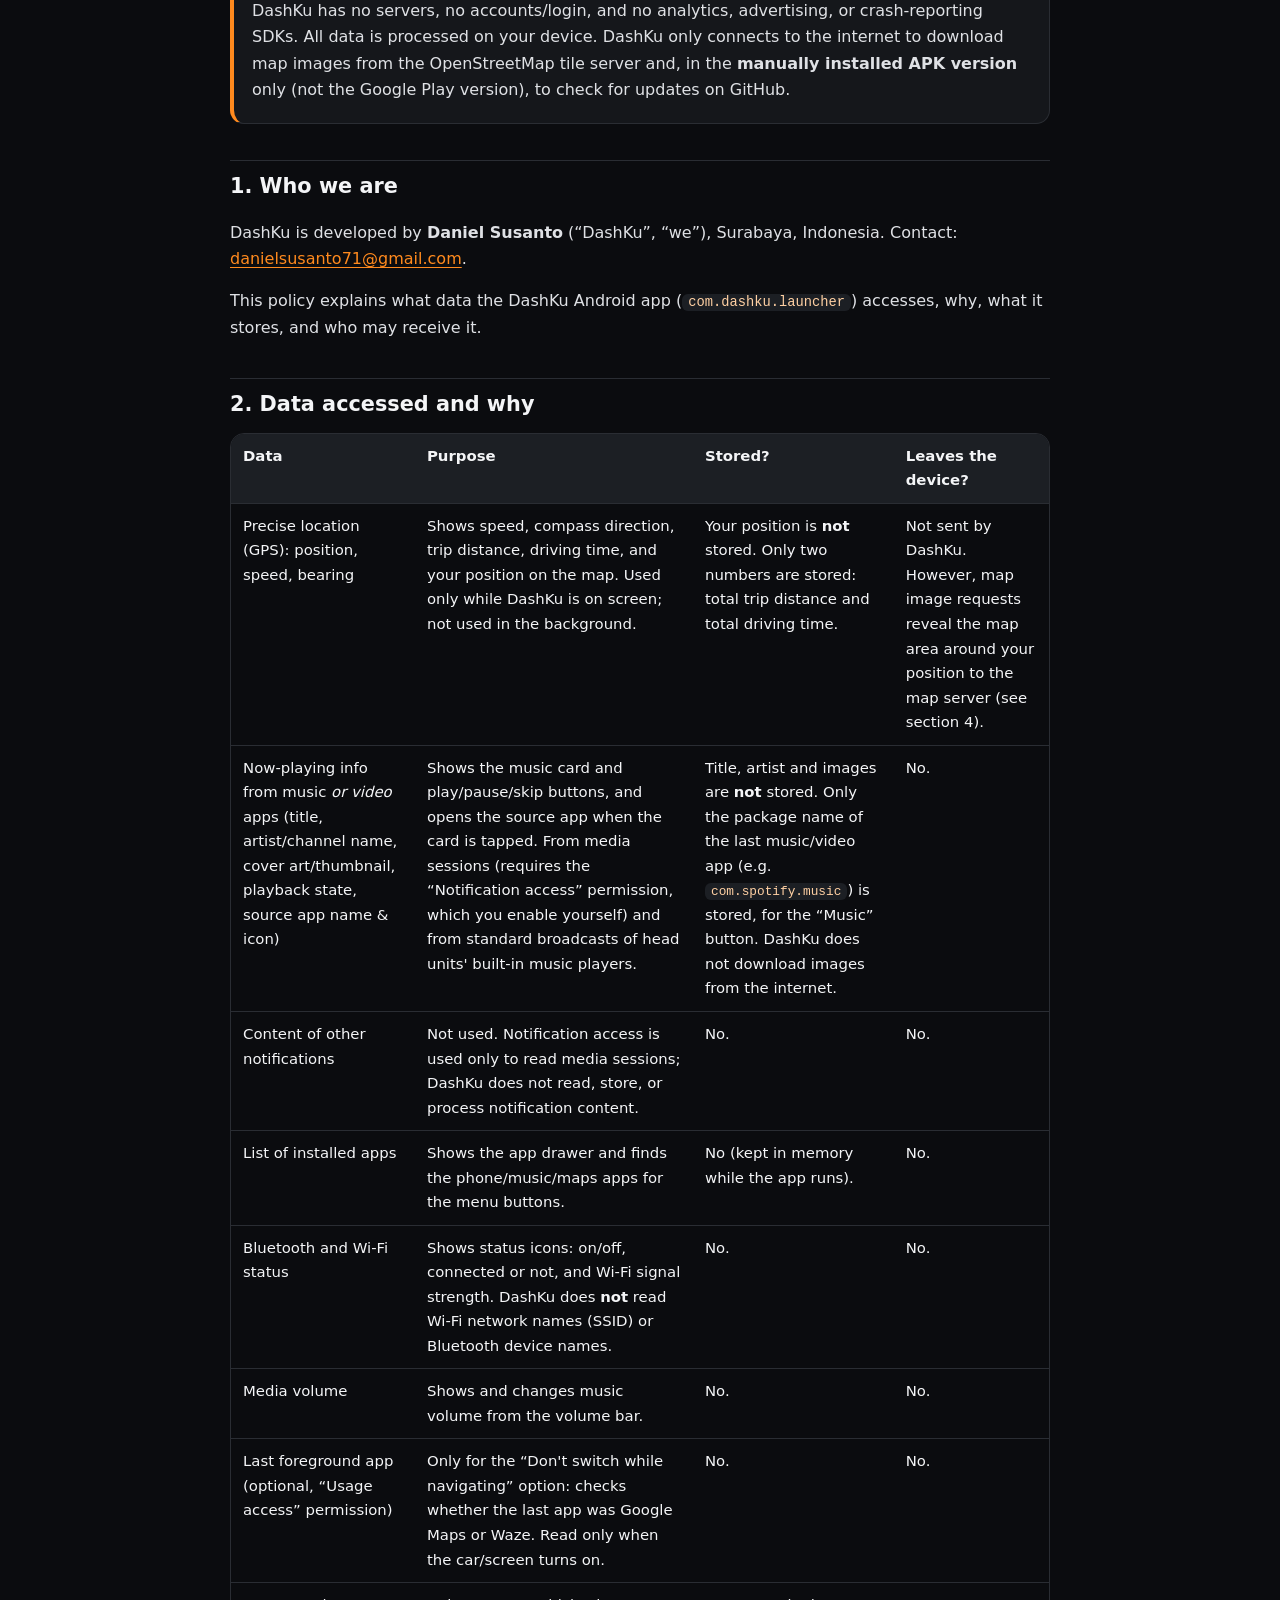
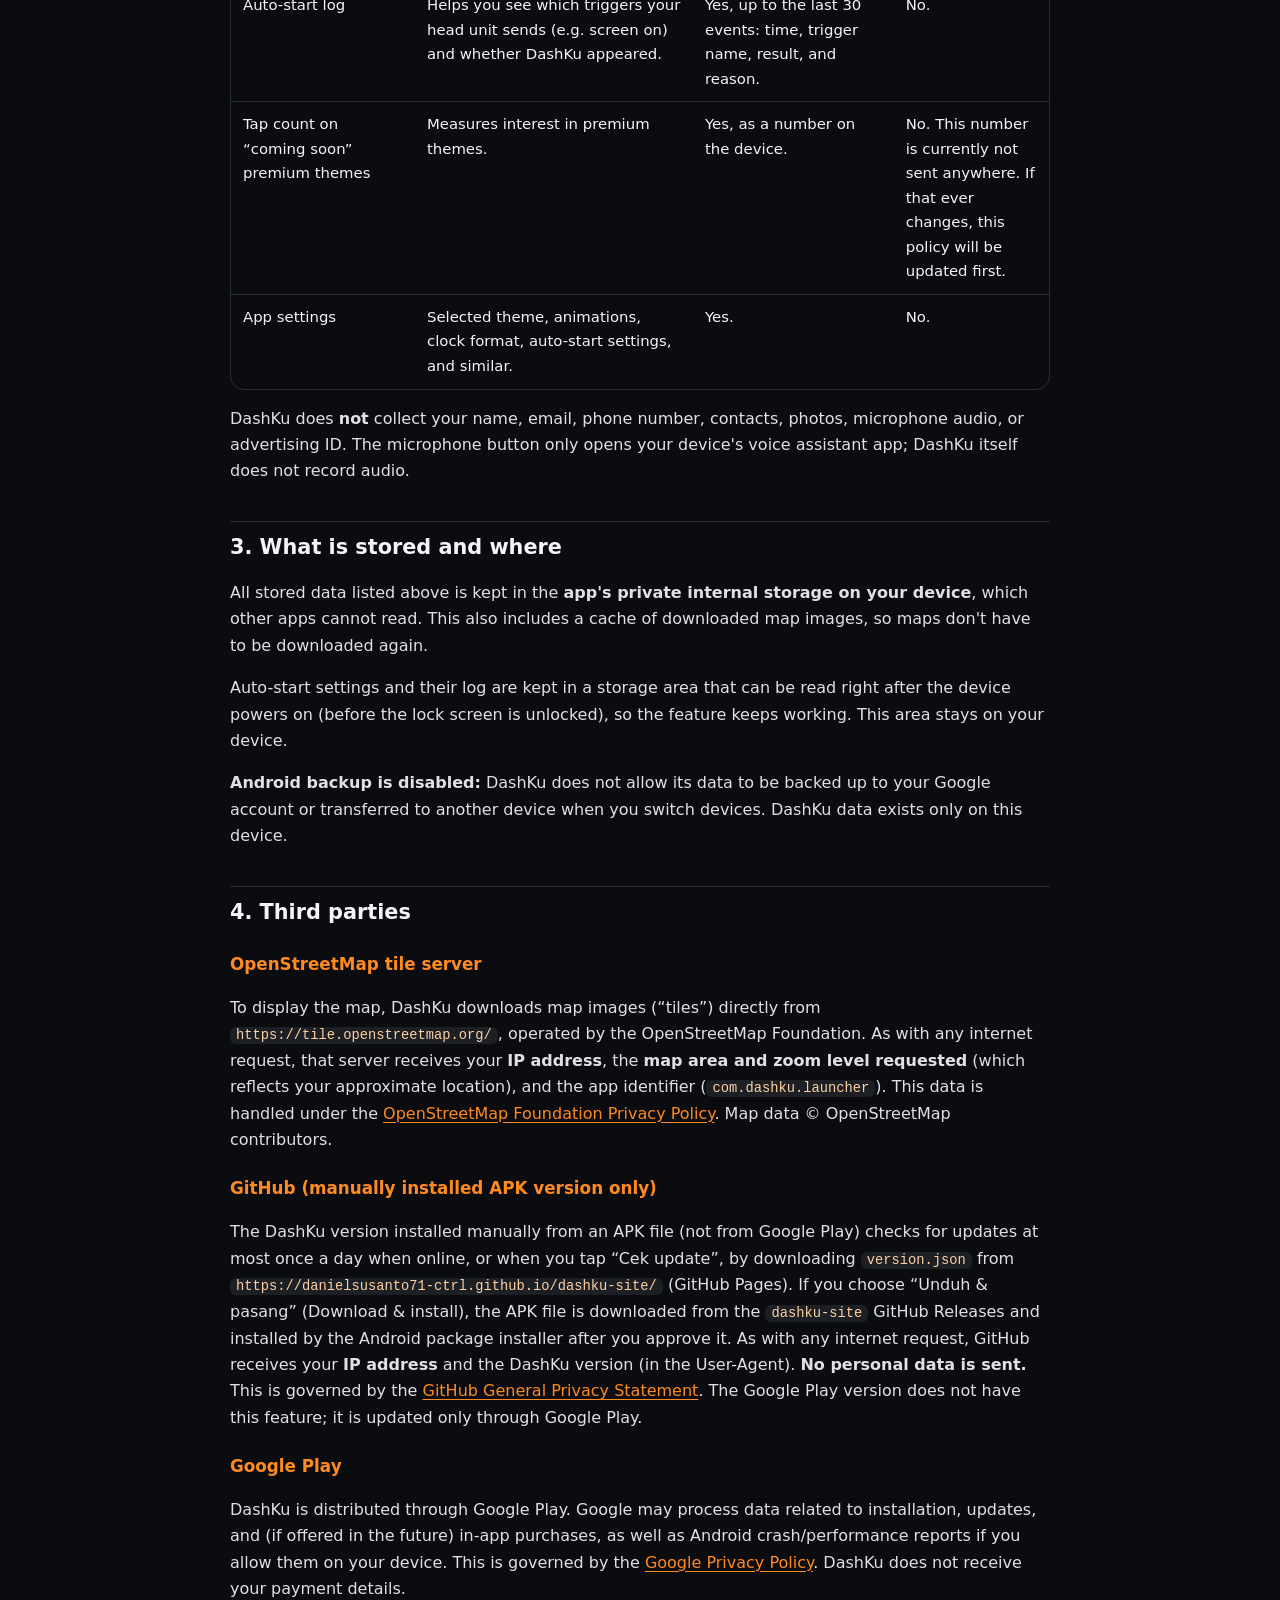
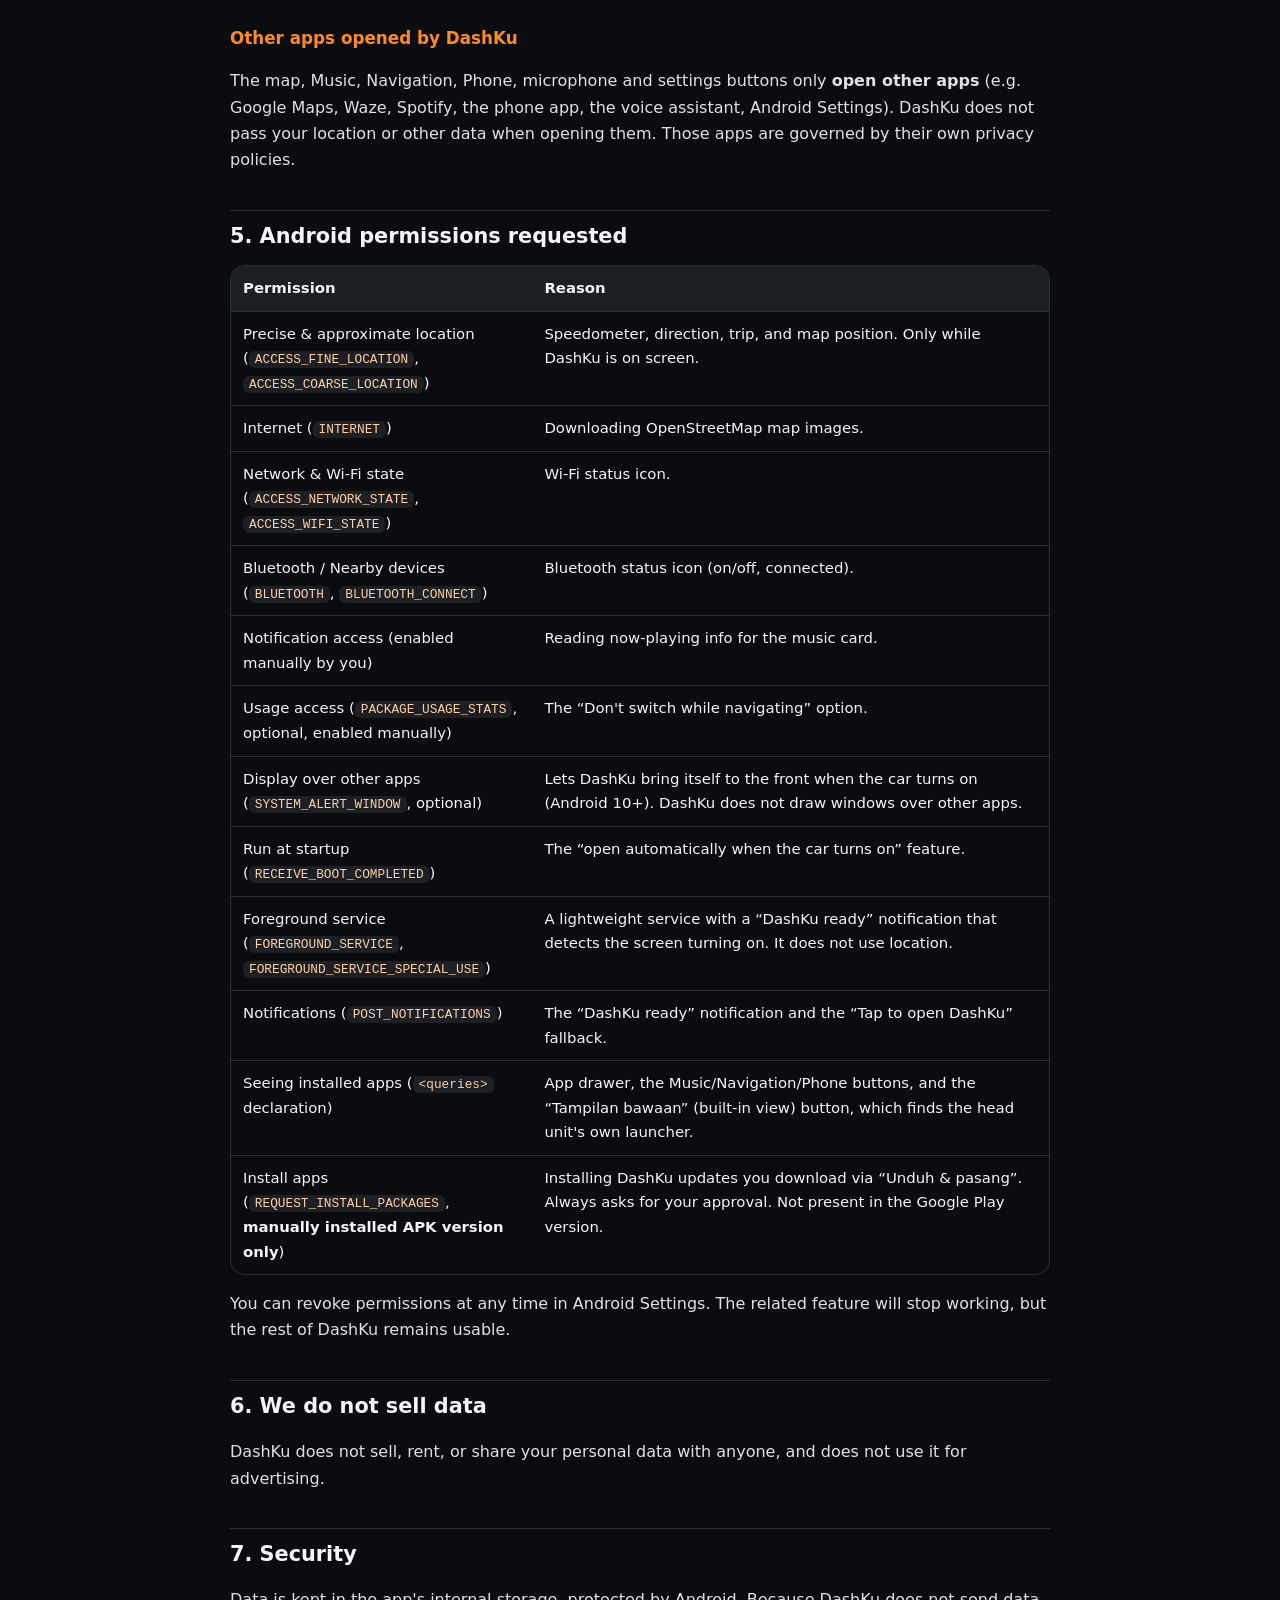
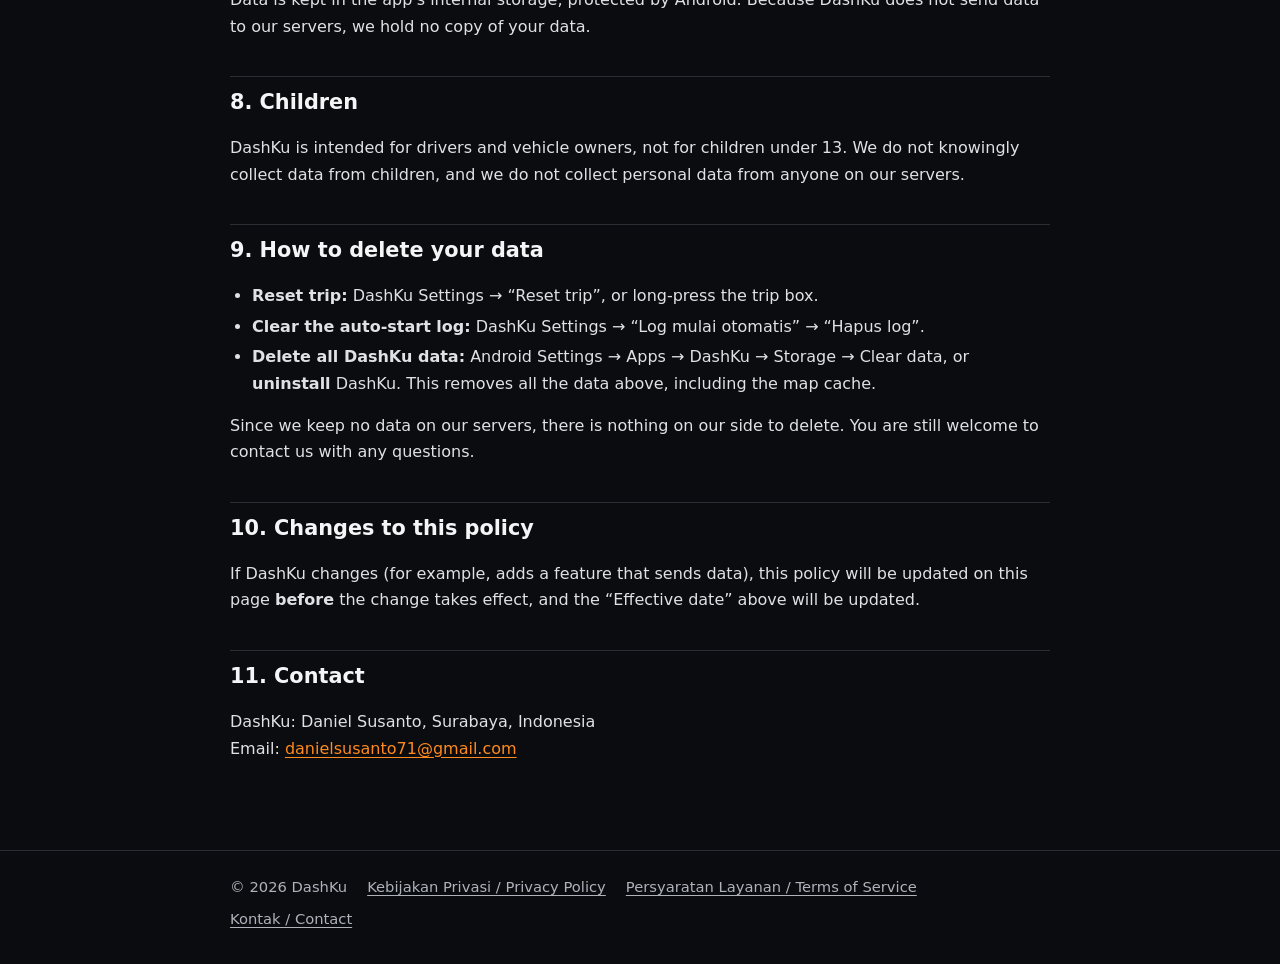
==== commit 4778dcc3: "version.json awal + Kebijakan Privasi: pemeriksa update APK manual, panel media video Co-Authored-By" ====
--- a/privacy.html
+++ b/privacy.html
@@ -29,13 +29,14 @@
 
     <article id="id" lang="id">
       <h1>Kebijakan Privasi DashKu</h1>
-      <p class="meta">Berlaku sejak: 20 November 2026 · Versi aplikasi yang dicakup: 0.1.x</p>
+      <p class="meta">Berlaku sejak: 21 November 2026 · Versi aplikasi yang dicakup: 0.1.x</p>
 
       <div class="summary">
         <p><strong>Ringkasan singkat</strong></p>
         <p>DashKu tidak punya server, tidak memakai akun/login, dan tidak memasang analitik, iklan, atau
-          pelaporan error (crash reporting). Semua data diproses di perangkat Anda. Satu-satunya koneksi internet yang
-          dibuat DashKu adalah untuk mengunduh gambar peta dari server OpenStreetMap.</p>
+          pelaporan error (crash reporting). Semua data diproses di perangkat Anda. Koneksi internet yang dibuat DashKu hanya
+          untuk mengunduh gambar peta dari server OpenStreetMap, dan khusus <strong>versi APK manual</strong> (bukan versi
+          Google Play), untuk memeriksa update di GitHub.</p>
       </div>
 
       <h2>1. Siapa kami</h2>
@@ -53,9 +54,9 @@
               <td data-label="Untuk apa">Menampilkan kecepatan, arah mata angin, jarak trip, lama jalan, dan posisi di peta. Hanya dipakai selama DashKu tampil di layar; tidak dipakai di latar belakang.</td>
               <td data-label="Disimpan?">Posisi <strong>tidak</strong> disimpan. Yang disimpan hanya dua angka: total jarak trip dan total lama jalan.</td>
               <td data-label="Dikirim ke luar perangkat?">Tidak dikirim oleh DashKu. Namun permintaan gambar peta mengungkap area peta di sekitar posisi Anda ke server peta (lihat bagian 4).</td></tr>
-            <tr><td data-label="Data">Info media yang sedang diputar (judul lagu, artis, sampul, status putar)</td>
-              <td data-label="Untuk apa">Menampilkan kartu musik dan tombol putar/jeda/lompat. Memerlukan izin “Akses notifikasi” yang Anda aktifkan sendiri.</td>
-              <td data-label="Disimpan?">Judul, artis, dan sampul <strong>tidak</strong> disimpan. Yang disimpan hanya nama paket aplikasi musik terakhir (mis. <code>com.spotify.music</code>) untuk tombol “Musik”.</td>
+            <tr><td data-label="Data">Info media yang sedang diputar dari aplikasi musik <em>atau video</em> (judul, artis/nama channel, sampul/thumbnail, status putar, nama &amp; ikon aplikasi sumber)</td>
+              <td data-label="Untuk apa">Menampilkan kartu musik, tombol putar/jeda/lompat, dan membuka aplikasi sumber saat kartu diketuk. Dari sesi media (memerlukan izin “Akses notifikasi” yang Anda aktifkan sendiri) dan dari siaran standar pemutar musik bawaan head unit.</td>
+              <td data-label="Disimpan?">Judul, artis, dan gambar <strong>tidak</strong> disimpan. Yang disimpan hanya nama paket aplikasi musik/video terakhir (mis. <code>com.spotify.music</code>) untuk tombol “Musik”. Gambar dari internet tidak diunduh oleh DashKu.</td>
               <td data-label="Dikirim ke luar perangkat?">Tidak.</td></tr>
             <tr><td data-label="Data">Isi notifikasi lain</td>
               <td data-label="Untuk apa">Tidak dipakai. Izin “Akses notifikasi” hanya dipakai untuk membaca sesi media; DashKu tidak membaca, menyimpan, atau memproses isi notifikasi.</td>
@@ -102,6 +103,15 @@
         lokasi Anda), dan identitas aplikasi (<code>com.dashku.launcher</code>). Data ini diproses sesuai
         <a href="https://osmfoundation.org/wiki/Privacy_Policy" rel="noopener">Kebijakan Privasi OpenStreetMap Foundation</a>.
         Data peta © kontributor OpenStreetMap.</p>
+      <h3>GitHub (hanya versi APK manual)</h3>
+      <p>Versi DashKu yang dipasang manual dari file APK (bukan dari Google Play) memeriksa update paling sering sekali sehari
+        saat ada internet, atau saat Anda menekan “Cek update”, dengan mengunduh <code>version.json</code> dari
+        <code>https://danielsusanto71-ctrl.github.io/dashku-site/</code> (GitHub Pages). Bila Anda memilih “Unduh &amp; pasang”,
+        file APK diunduh dari GitHub Releases repo <code>dashku-site</code> lalu dipasang oleh pemasang aplikasi Android setelah
+        Anda menyetujuinya. Seperti setiap permintaan internet, GitHub menerima <strong>alamat IP</strong> dan versi DashKu
+        (di User-Agent). <strong>Tidak ada data pribadi yang dikirim.</strong> Hal ini diatur oleh
+        <a href="https://docs.github.com/site-policy/privacy-policies/github-general-privacy-statement" rel="noopener">Pernyataan Privasi GitHub</a>.
+        Versi Google Play tidak memiliki fitur ini; update-nya hanya lewat Google Play.</p>
       <h3>Google Play</h3>
       <p>DashKu didistribusikan melalui Google Play. Google dapat memproses data terkait pemasangan, pembaruan, dan
         (jika nanti tersedia) pembelian dalam aplikasi, serta laporan error/kinerja dari Android jika Anda mengizinkannya
@@ -127,7 +137,8 @@
             <tr><td data-label="Izin">Berjalan saat perangkat menyala (<code>RECEIVE_BOOT_COMPLETED</code>)</td><td data-label="Alasan">Fitur “buka otomatis saat mobil menyala”.</td></tr>
             <tr><td data-label="Izin">Layanan latar depan (<code>FOREGROUND_SERVICE</code>, <code>FOREGROUND_SERVICE_SPECIAL_USE</code>)</td><td data-label="Alasan">Layanan ringan bernotifikasi “DashKu siap” untuk mendeteksi layar menyala. Layanan ini tidak memakai lokasi.</td></tr>
             <tr><td data-label="Izin">Notifikasi (<code>POST_NOTIFICATIONS</code>)</td><td data-label="Alasan">Notifikasi “DashKu siap” dan cadangan “Ketuk untuk buka DashKu”.</td></tr>
-            <tr><td data-label="Izin">Melihat aplikasi terpasang (deklarasi <code>&lt;queries&gt;</code>)</td><td data-label="Alasan">Laci aplikasi dan tombol Musik/Navigasi/Telepon.</td></tr>
+            <tr><td data-label="Izin">Melihat aplikasi terpasang (deklarasi <code>&lt;queries&gt;</code>)</td><td data-label="Alasan">Laci aplikasi, tombol Musik/Navigasi/Telepon, dan tombol “Tampilan bawaan” (mencari launcher bawaan head unit).</td></tr>
+            <tr><td data-label="Izin">Memasang aplikasi (<code>REQUEST_INSTALL_PACKAGES</code>, <strong>hanya versi APK manual</strong>)</td><td data-label="Alasan">Memasang update DashKu yang Anda unduh lewat “Unduh &amp; pasang”. Selalu meminta persetujuan Anda. Tidak ada di versi Google Play.</td></tr>
           </tbody>
         </table>
       </div>
@@ -164,13 +175,14 @@
 
     <article id="en" lang="en" class="lang-divider">
       <h1>DashKu Privacy Policy</h1>
-      <p class="meta">Effective date: 20 November 2026 · App versions covered: 0.1.x</p>
+      <p class="meta">Effective date: 21 November 2026 · App versions covered: 0.1.x</p>
 
       <div class="summary">
         <p><strong>In short</strong></p>
         <p>DashKu has no servers, no accounts/login, and no analytics, advertising, or crash-reporting SDKs. All data is
-          processed on your device. The only internet connection DashKu makes is to download map images from the
-          OpenStreetMap tile server.</p>
+          processed on your device. DashKu only connects to the internet to download map images from the OpenStreetMap
+          tile server and, in the <strong>manually installed APK version</strong> only (not the Google Play version), to check
+          for updates on GitHub.</p>
       </div>
 
       <h2>1. Who we are</h2>
@@ -188,9 +200,9 @@
               <td data-label="Purpose">Shows speed, compass direction, trip distance, driving time, and your position on the map. Used only while DashKu is on screen; not used in the background.</td>
               <td data-label="Stored?">Your position is <strong>not</strong> stored. Only two numbers are stored: total trip distance and total driving time.</td>
               <td data-label="Leaves the device?">Not sent by DashKu. However, map image requests reveal the map area around your position to the map server (see section 4).</td></tr>
-            <tr><td data-label="Data">Now-playing media info (song title, artist, cover art, playback state)</td>
-              <td data-label="Purpose">Shows the music card and play/pause/skip buttons. Requires the “Notification access” permission, which you enable yourself.</td>
-              <td data-label="Stored?">Title, artist and cover art are <strong>not</strong> stored. Only the package name of the last music app (e.g. <code>com.spotify.music</code>) is stored, for the “Music” button.</td>
+            <tr><td data-label="Data">Now-playing info from music <em>or video</em> apps (title, artist/channel name, cover art/thumbnail, playback state, source app name &amp; icon)</td>
+              <td data-label="Purpose">Shows the music card and play/pause/skip buttons, and opens the source app when the card is tapped. From media sessions (requires the “Notification access” permission, which you enable yourself) and from standard broadcasts of head units' built-in music players.</td>
+              <td data-label="Stored?">Title, artist and images are <strong>not</strong> stored. Only the package name of the last music/video app (e.g. <code>com.spotify.music</code>) is stored, for the “Music” button. DashKu does not download images from the internet.</td>
               <td data-label="Leaves the device?">No.</td></tr>
             <tr><td data-label="Data">Content of other notifications</td>
               <td data-label="Purpose">Not used. Notification access is used only to read media sessions; DashKu does not read, store, or process notification content.</td>
@@ -237,6 +249,15 @@
         (<code>com.dashku.launcher</code>). This data is handled under the
         <a href="https://osmfoundation.org/wiki/Privacy_Policy" rel="noopener">OpenStreetMap Foundation Privacy Policy</a>.
         Map data © OpenStreetMap contributors.</p>
+      <h3>GitHub (manually installed APK version only)</h3>
+      <p>The DashKu version installed manually from an APK file (not from Google Play) checks for updates at most once a day
+        when online, or when you tap “Cek update”, by downloading <code>version.json</code> from
+        <code>https://danielsusanto71-ctrl.github.io/dashku-site/</code> (GitHub Pages). If you choose “Unduh &amp; pasang”
+        (Download &amp; install), the APK file is downloaded from the <code>dashku-site</code> GitHub Releases and installed by
+        the Android package installer after you approve it. As with any internet request, GitHub receives your
+        <strong>IP address</strong> and the DashKu version (in the User-Agent). <strong>No personal data is sent.</strong> This is
+        governed by the <a href="https://docs.github.com/site-policy/privacy-policies/github-general-privacy-statement" rel="noopener">GitHub General Privacy Statement</a>.
+        The Google Play version does not have this feature; it is updated only through Google Play.</p>
       <h3>Google Play</h3>
       <p>DashKu is distributed through Google Play. Google may process data related to installation, updates, and (if offered
         in the future) in-app purchases, as well as Android crash/performance reports if you allow them on your device. This is
@@ -262,7 +283,8 @@
             <tr><td data-label="Permission">Run at startup (<code>RECEIVE_BOOT_COMPLETED</code>)</td><td data-label="Reason">The “open automatically when the car turns on” feature.</td></tr>
             <tr><td data-label="Permission">Foreground service (<code>FOREGROUND_SERVICE</code>, <code>FOREGROUND_SERVICE_SPECIAL_USE</code>)</td><td data-label="Reason">A lightweight service with a “DashKu ready” notification that detects the screen turning on. It does not use location.</td></tr>
             <tr><td data-label="Permission">Notifications (<code>POST_NOTIFICATIONS</code>)</td><td data-label="Reason">The “DashKu ready” notification and the “Tap to open DashKu” fallback.</td></tr>
-            <tr><td data-label="Permission">Seeing installed apps (<code>&lt;queries&gt;</code> declaration)</td><td data-label="Reason">App drawer and the Music/Navigation/Phone buttons.</td></tr>
+            <tr><td data-label="Permission">Seeing installed apps (<code>&lt;queries&gt;</code> declaration)</td><td data-label="Reason">App drawer, the Music/Navigation/Phone buttons, and the “Tampilan bawaan” (built-in view) button, which finds the head unit's own launcher.</td></tr>
+            <tr><td data-label="Permission">Install apps (<code>REQUEST_INSTALL_PACKAGES</code>, <strong>manually installed APK version only</strong>)</td><td data-label="Reason">Installing DashKu updates you download via “Unduh &amp; pasang”. Always asks for your approval. Not present in the Google Play version.</td></tr>
           </tbody>
         </table>
       </div>
